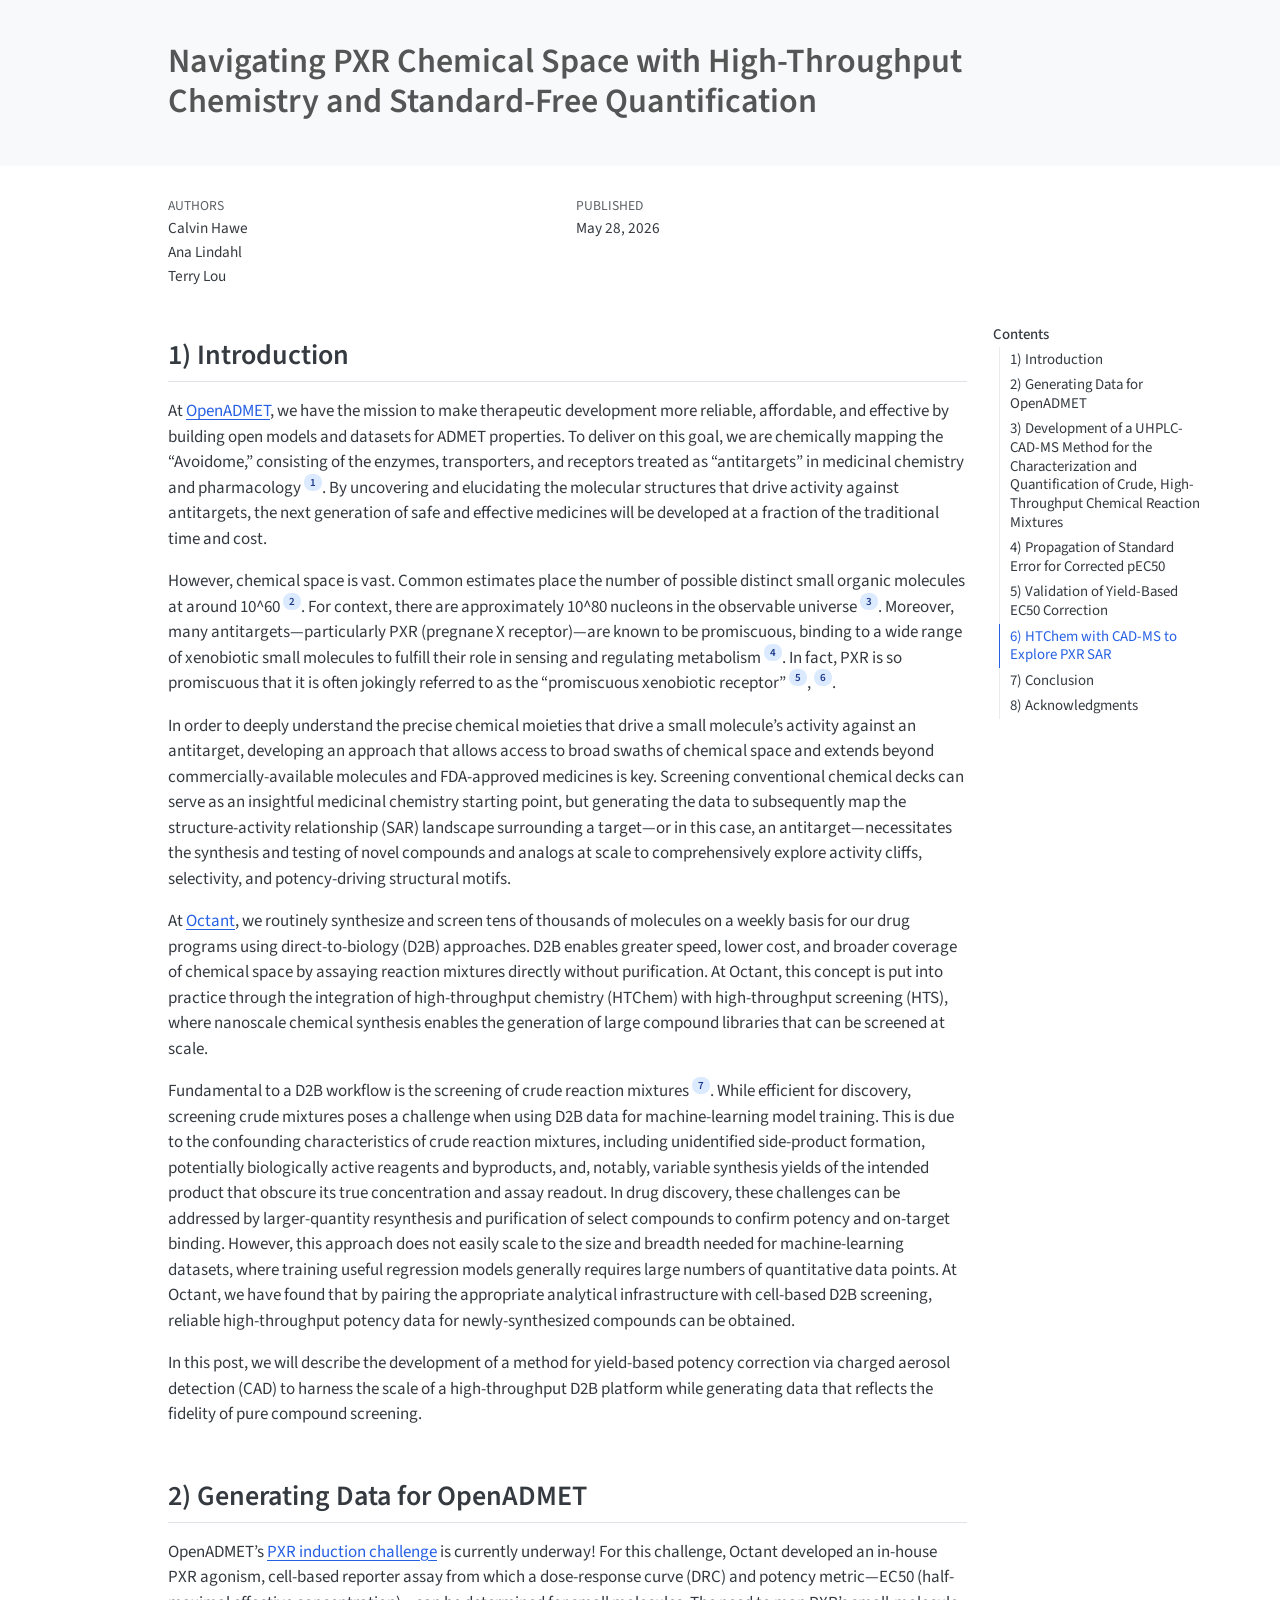
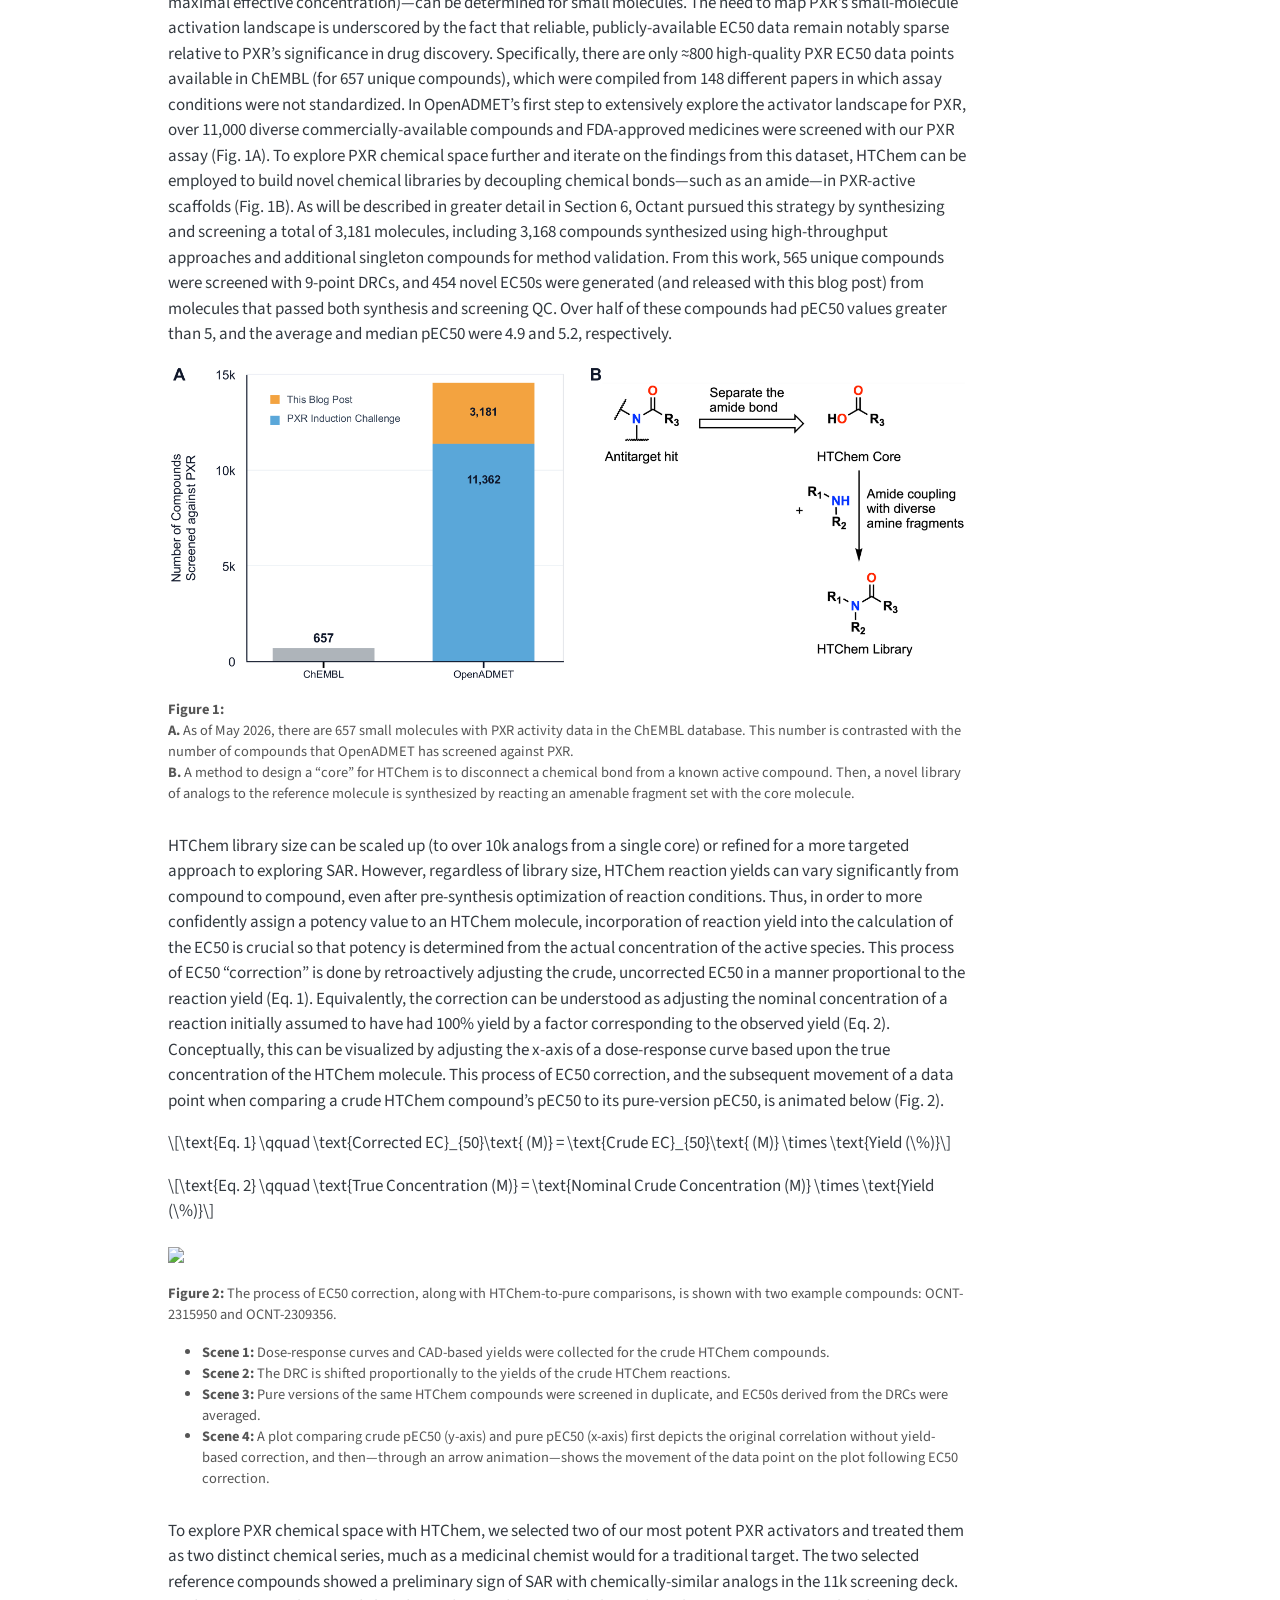
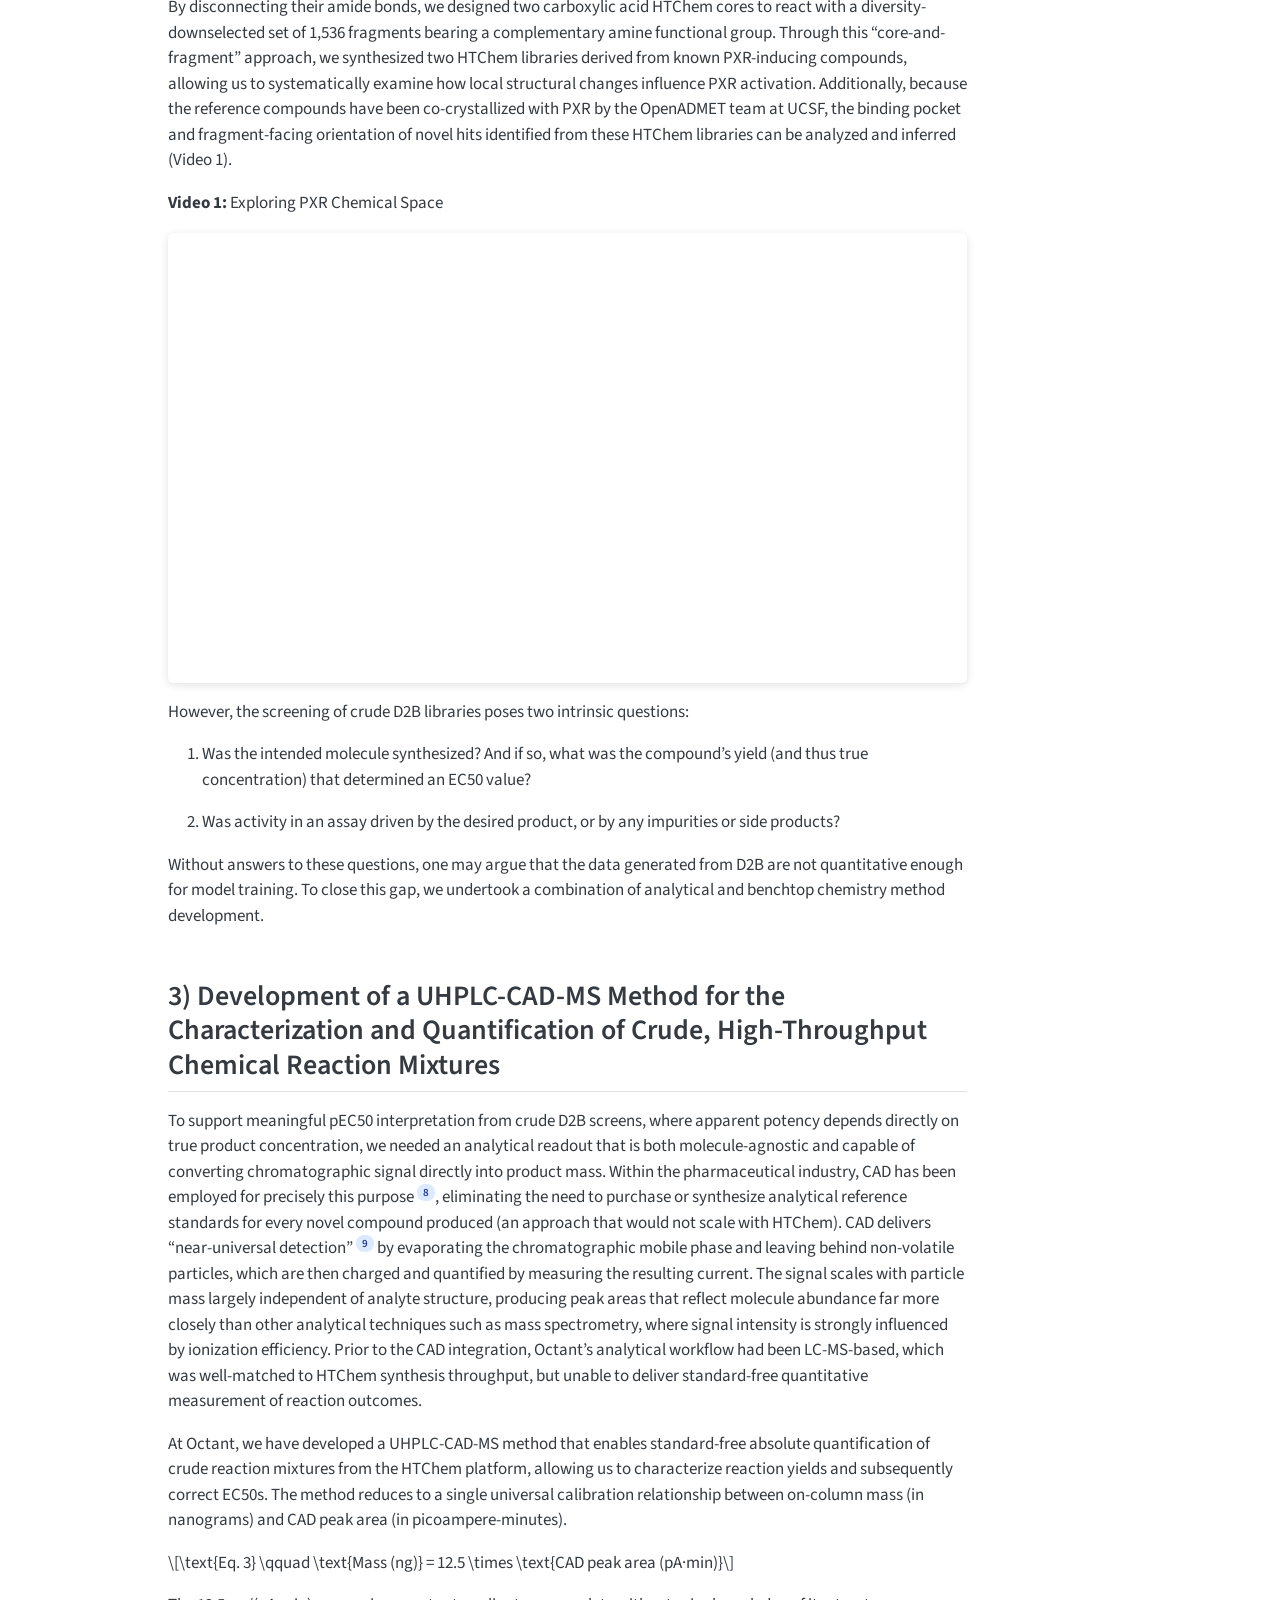
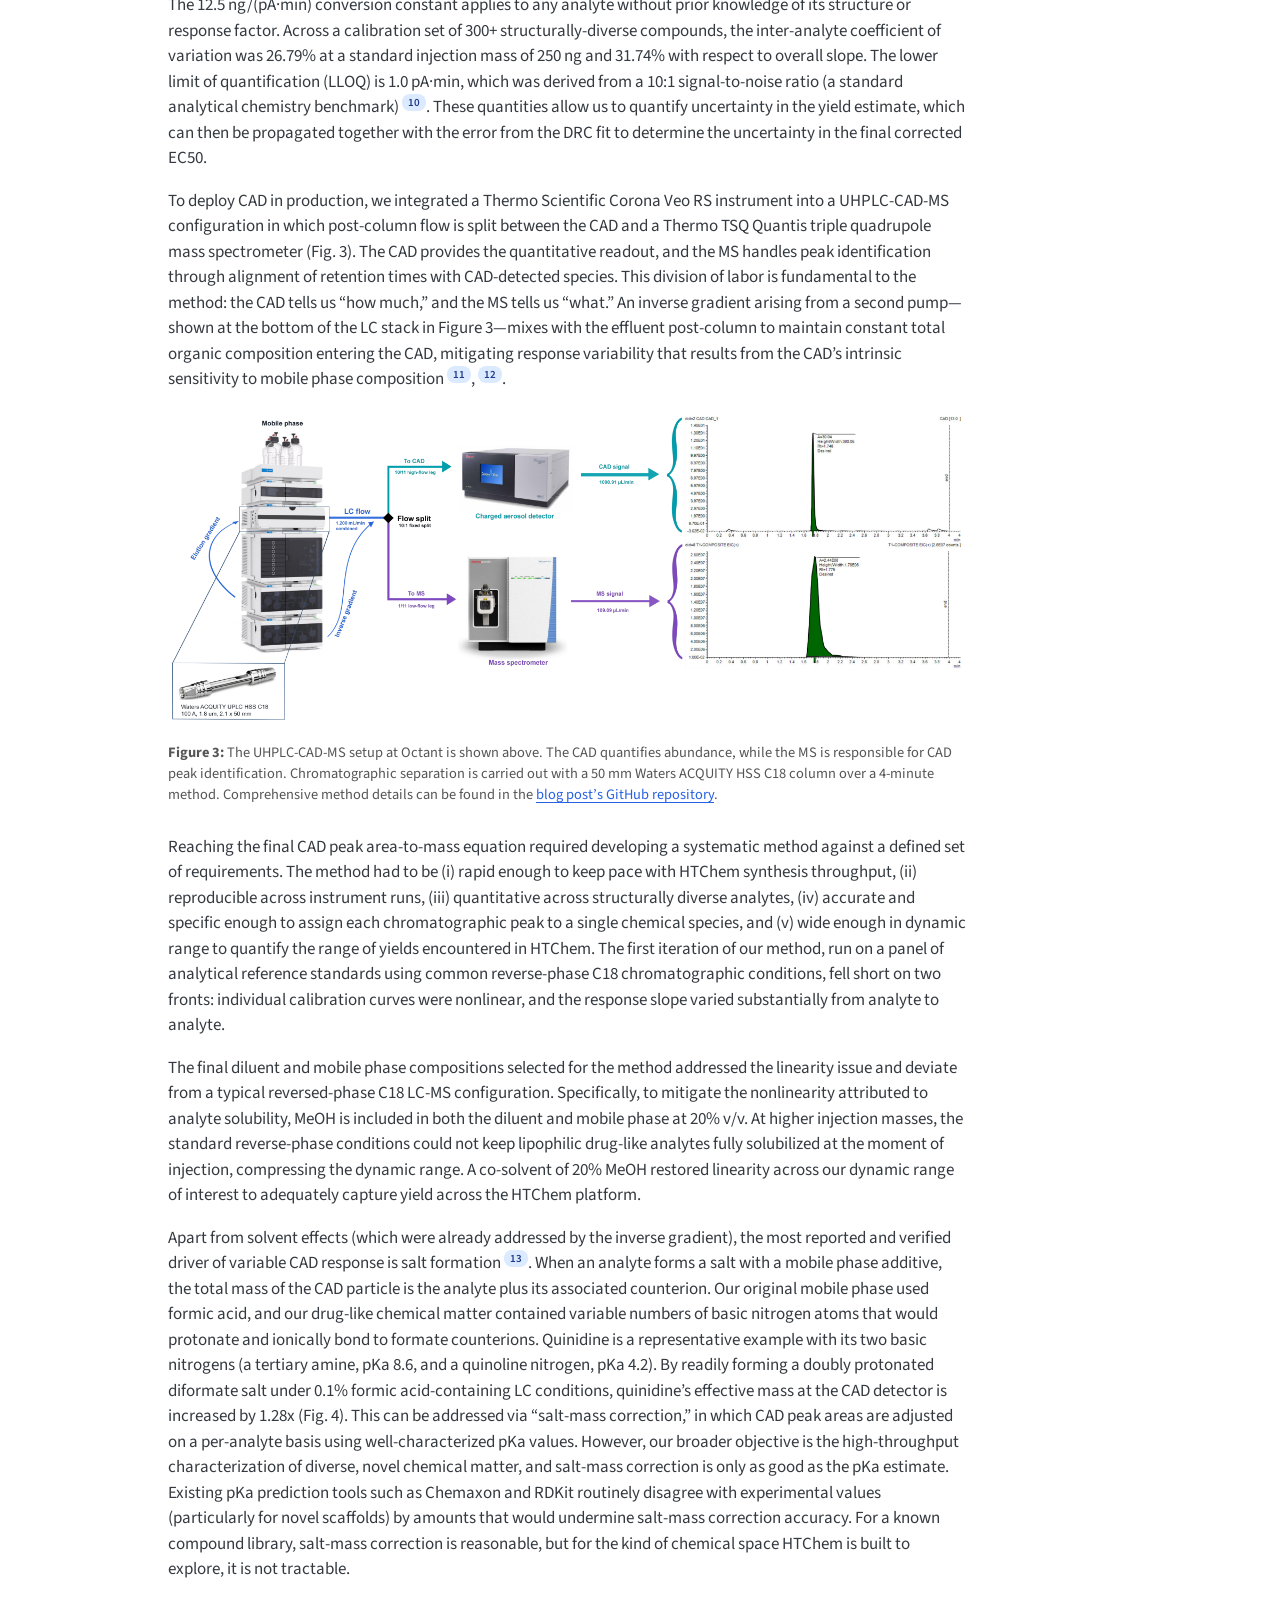
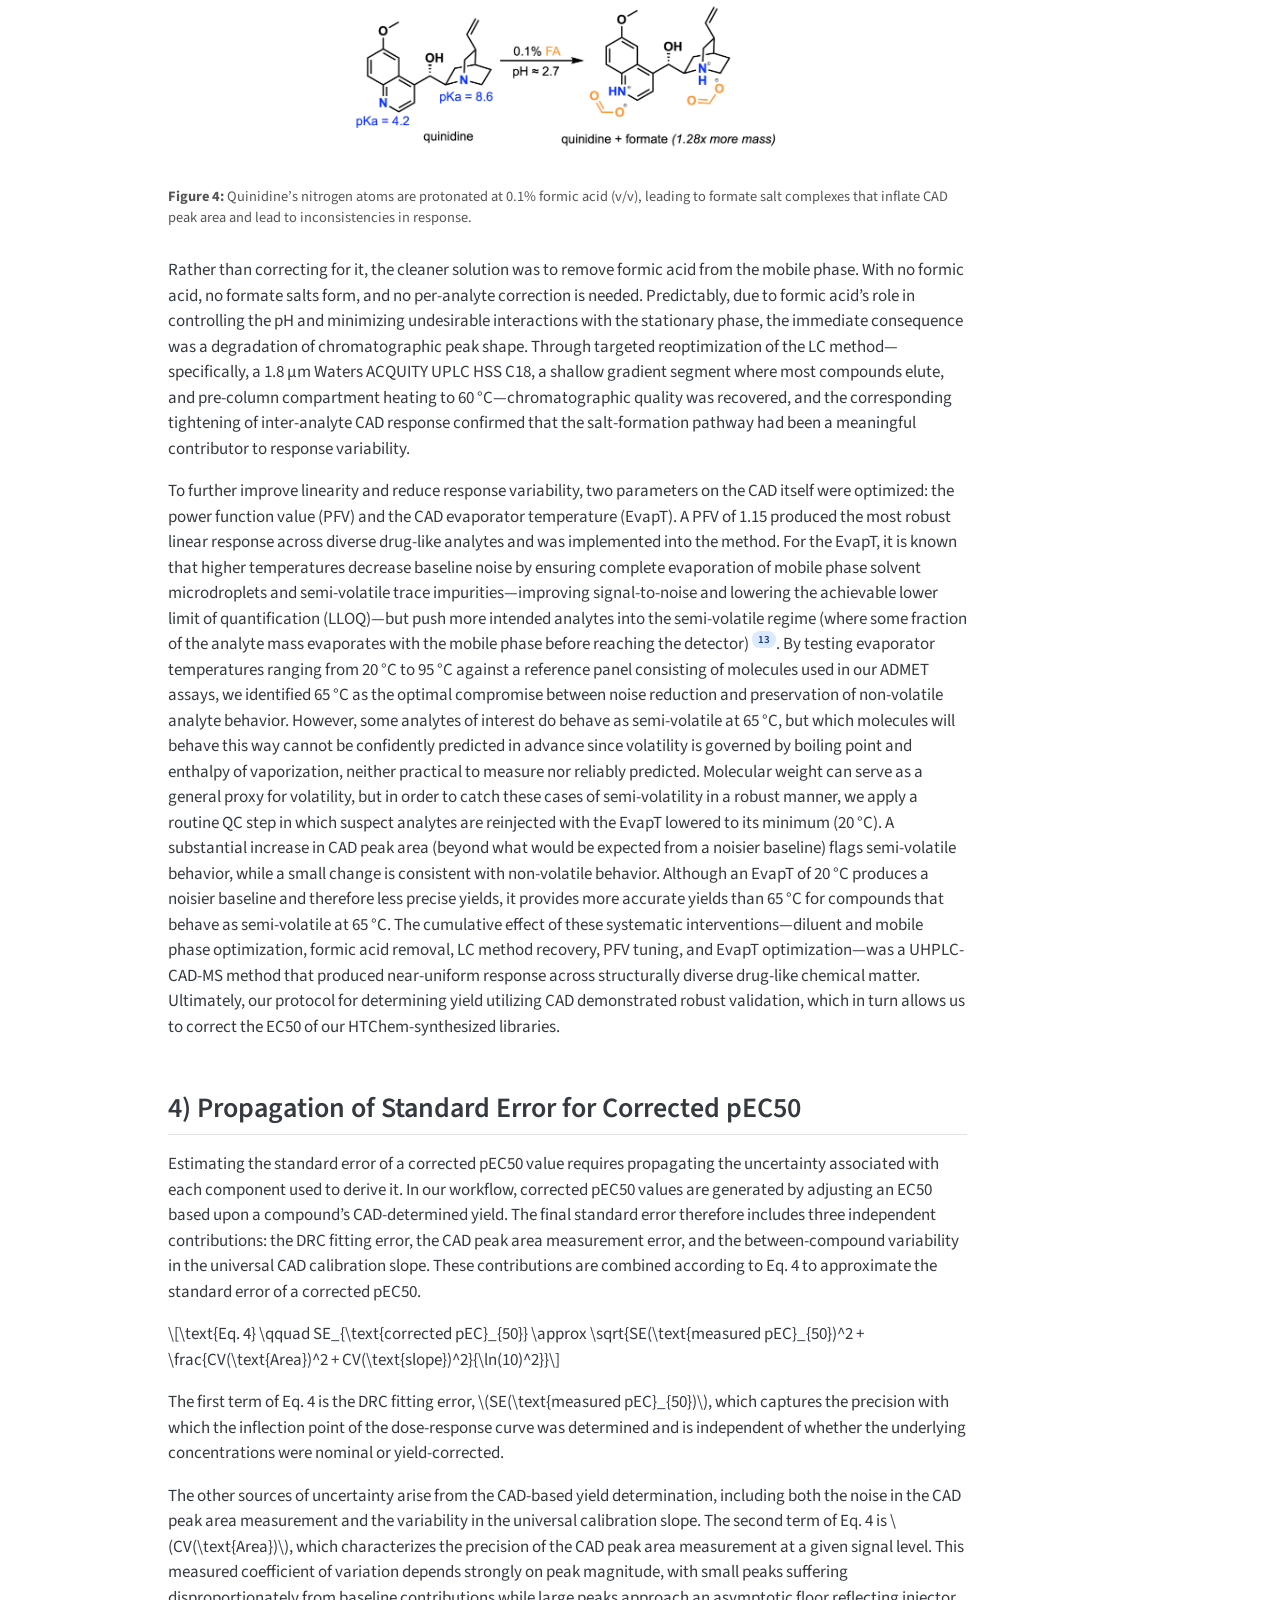
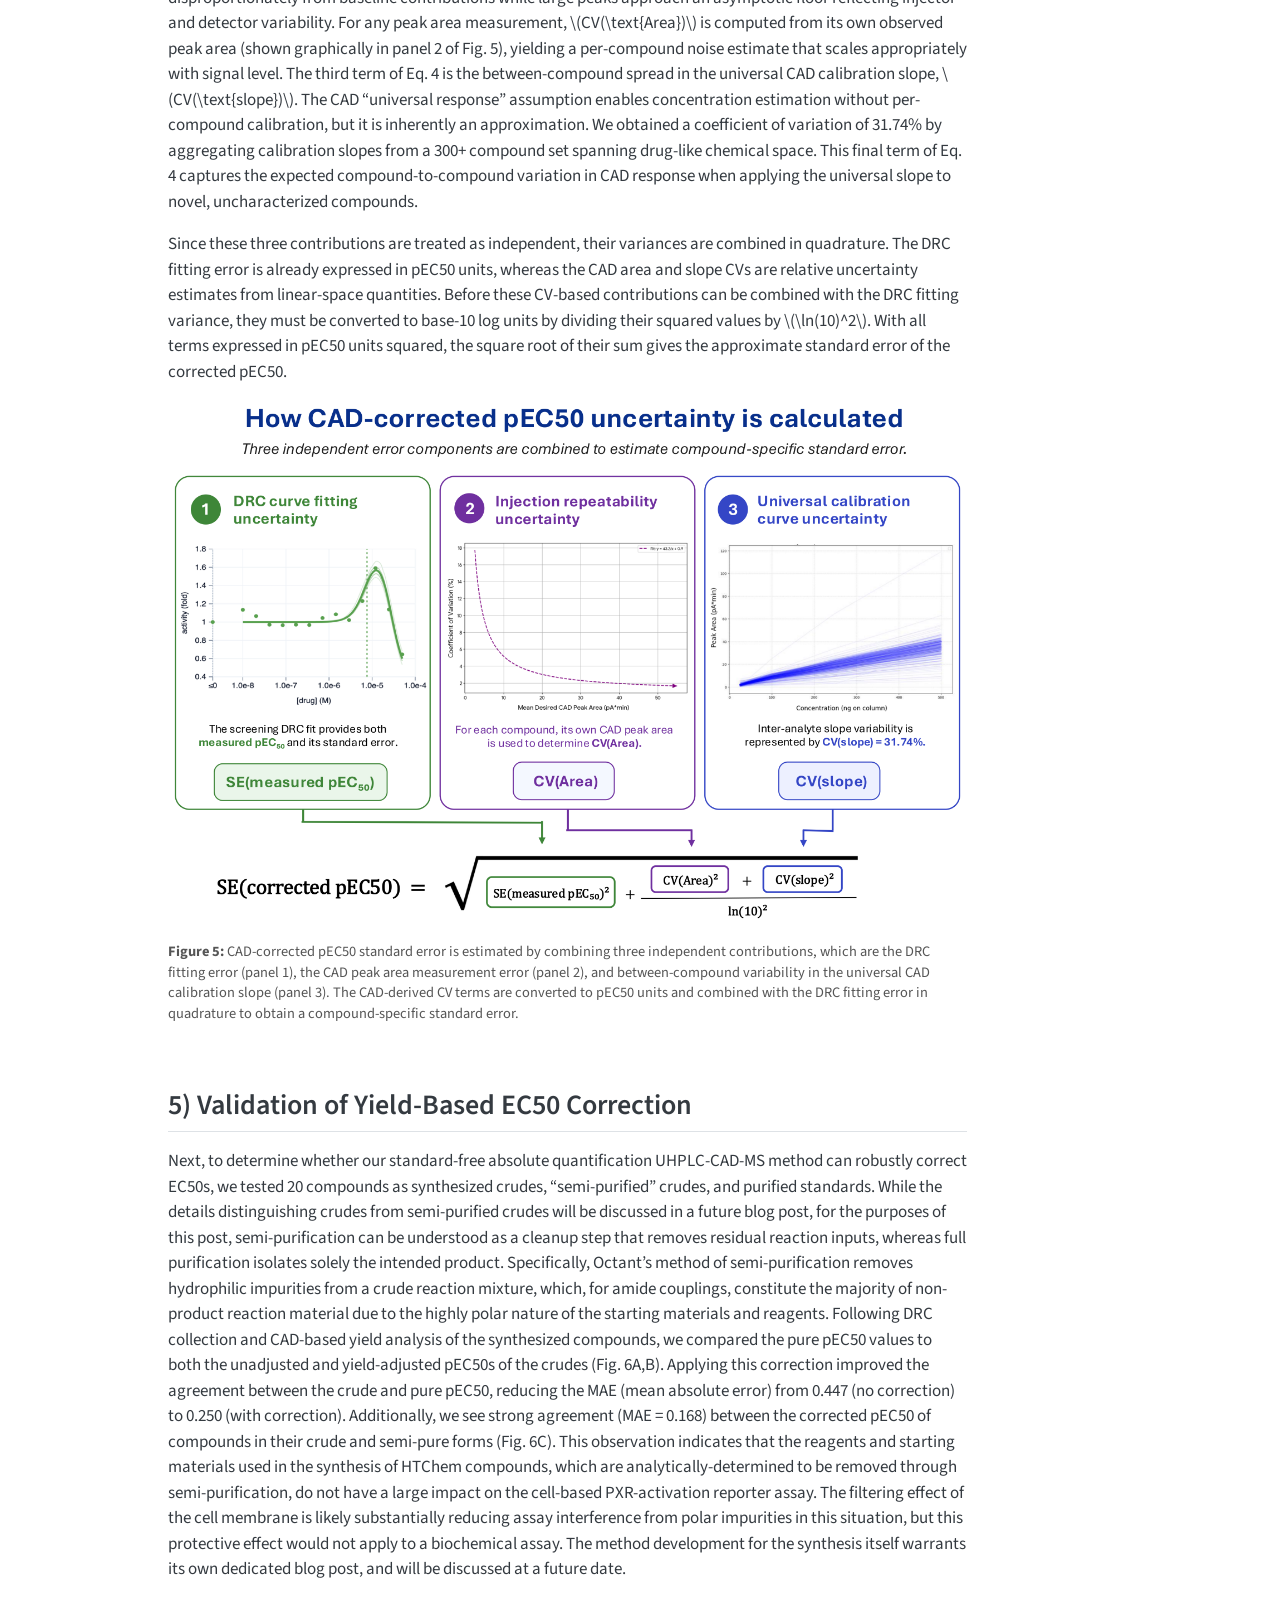
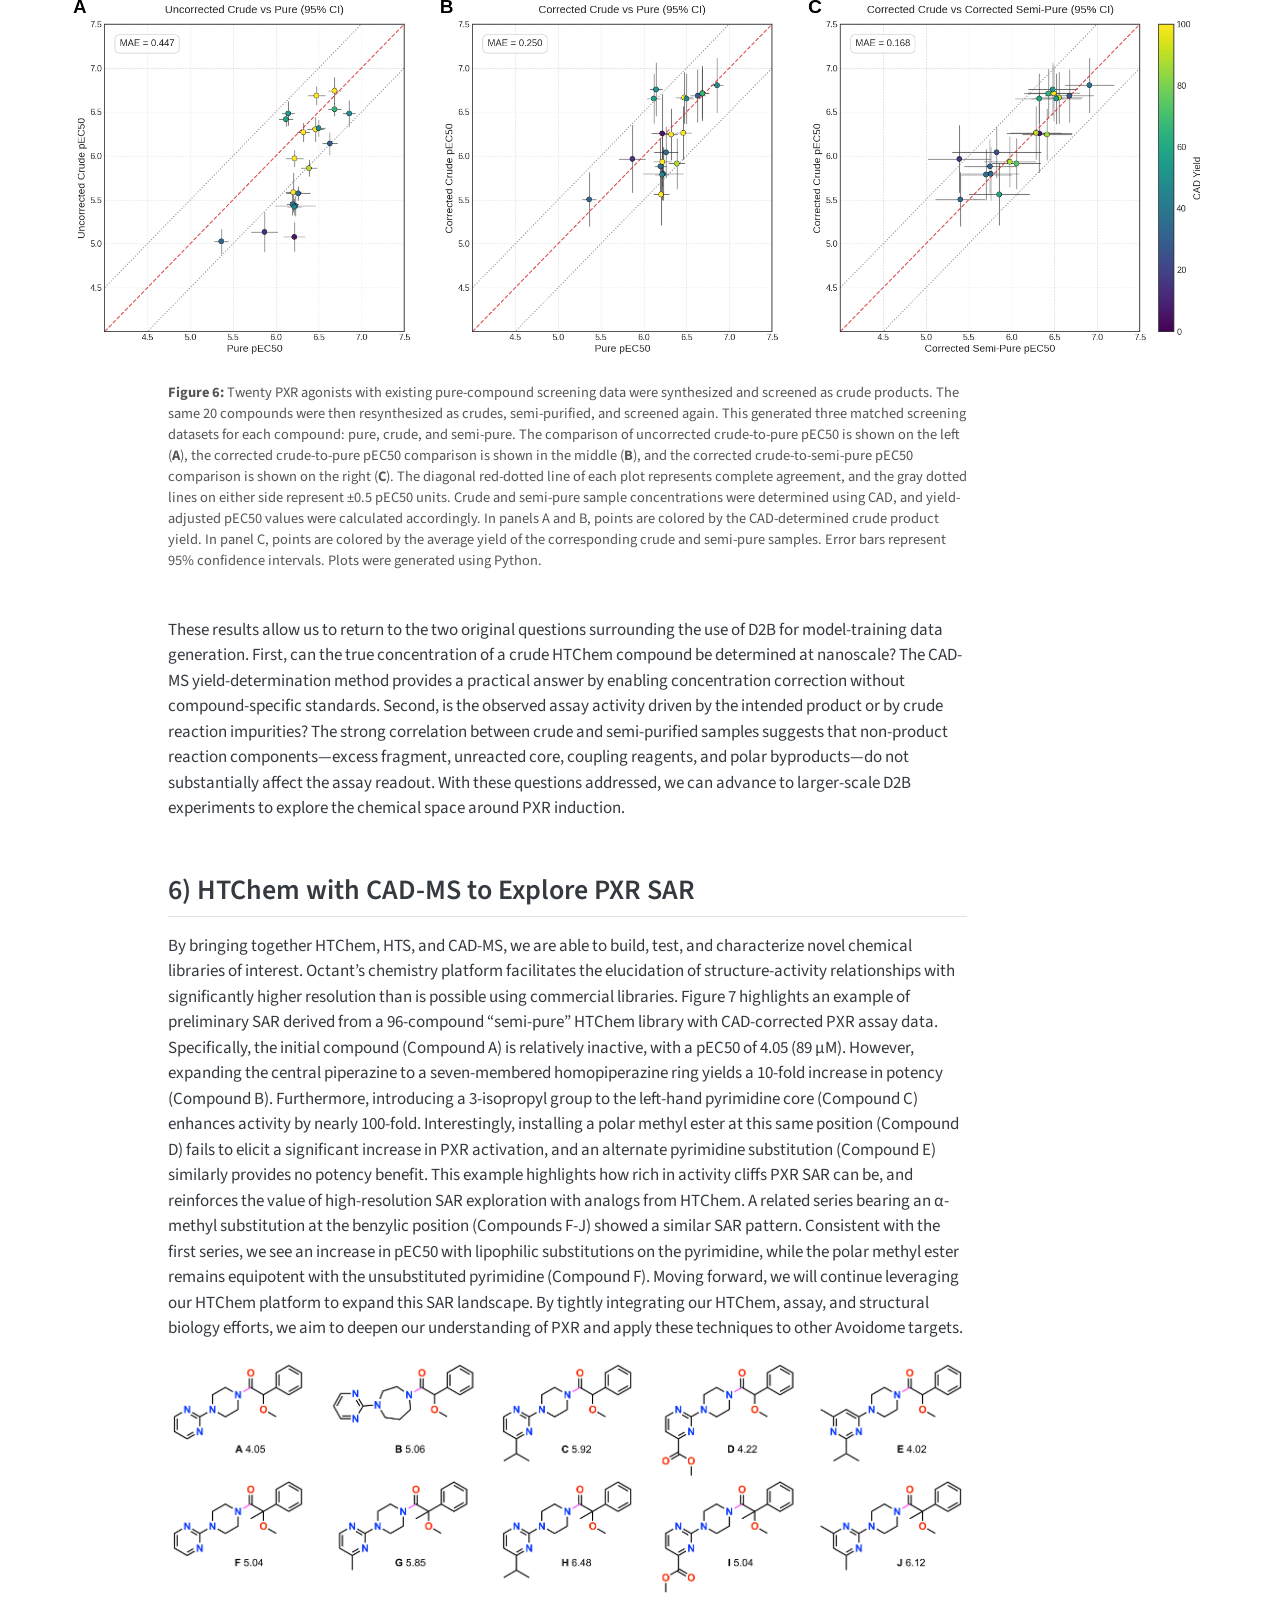
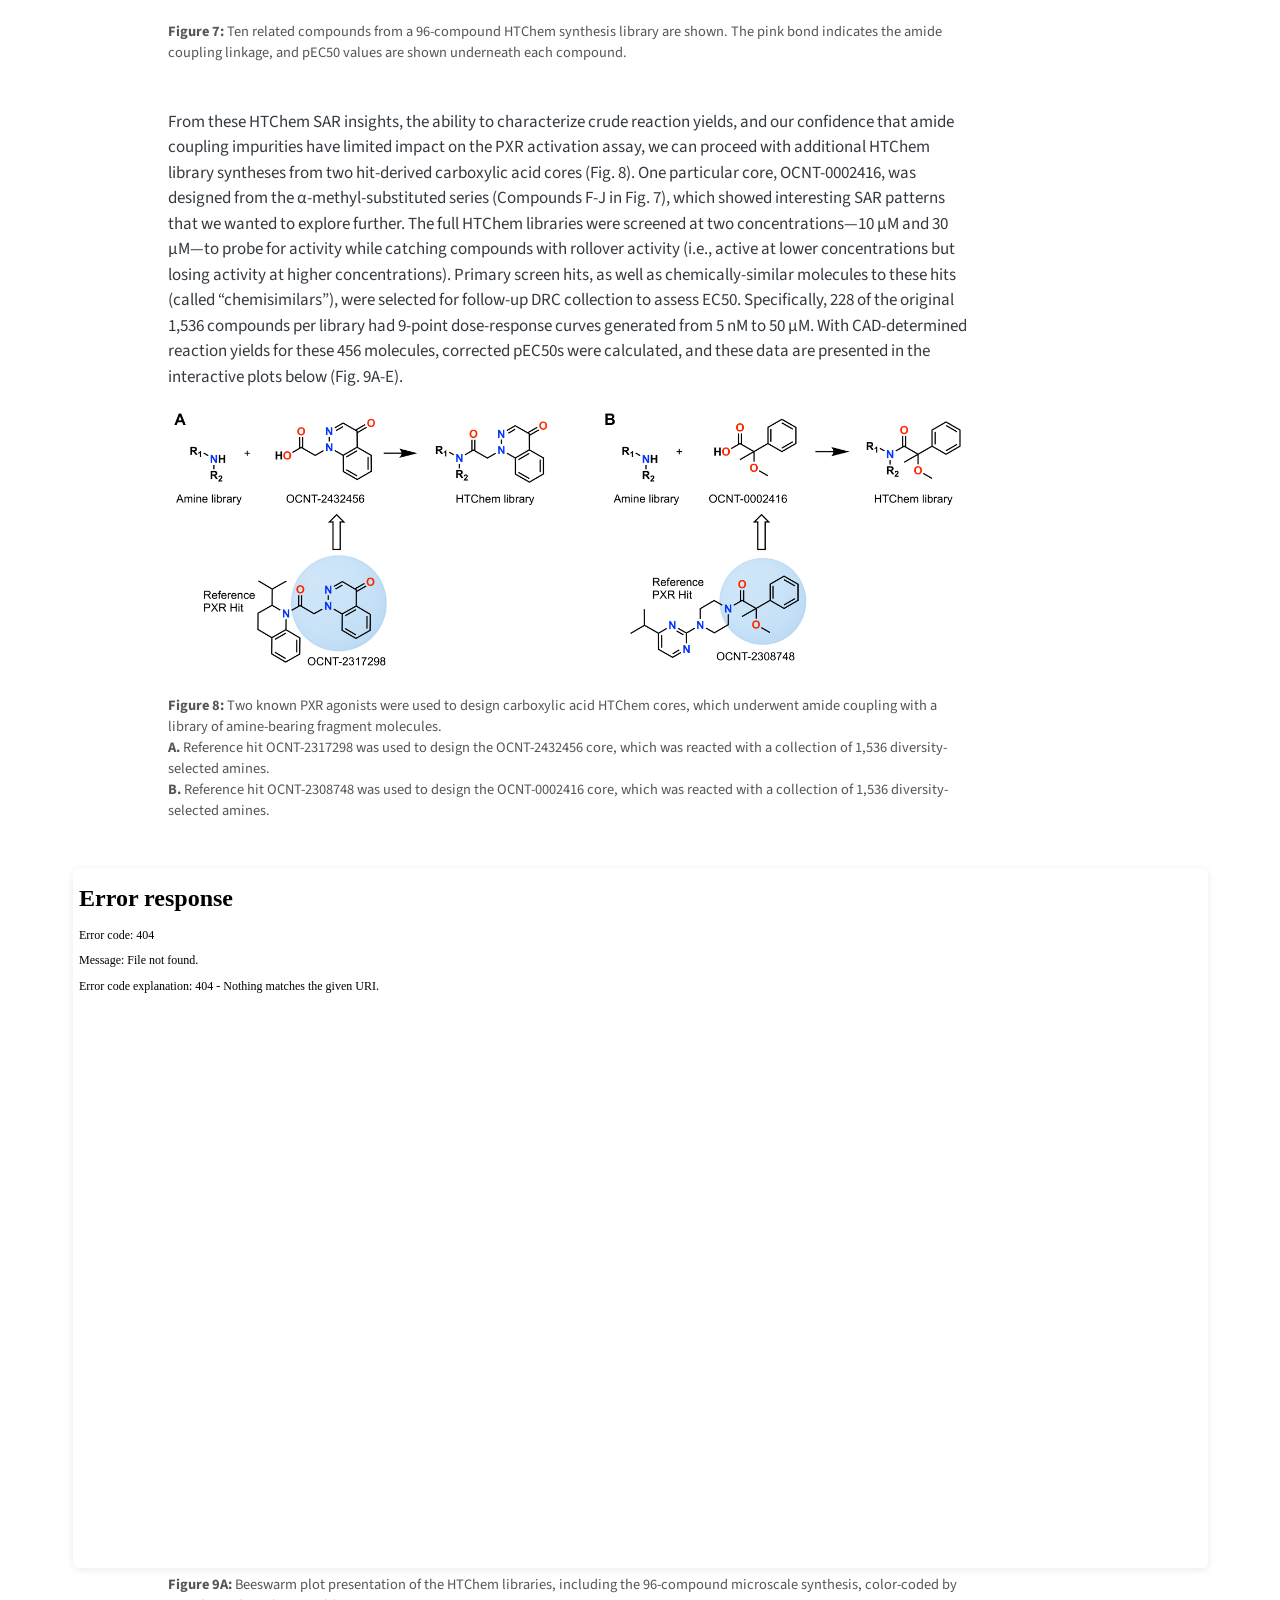
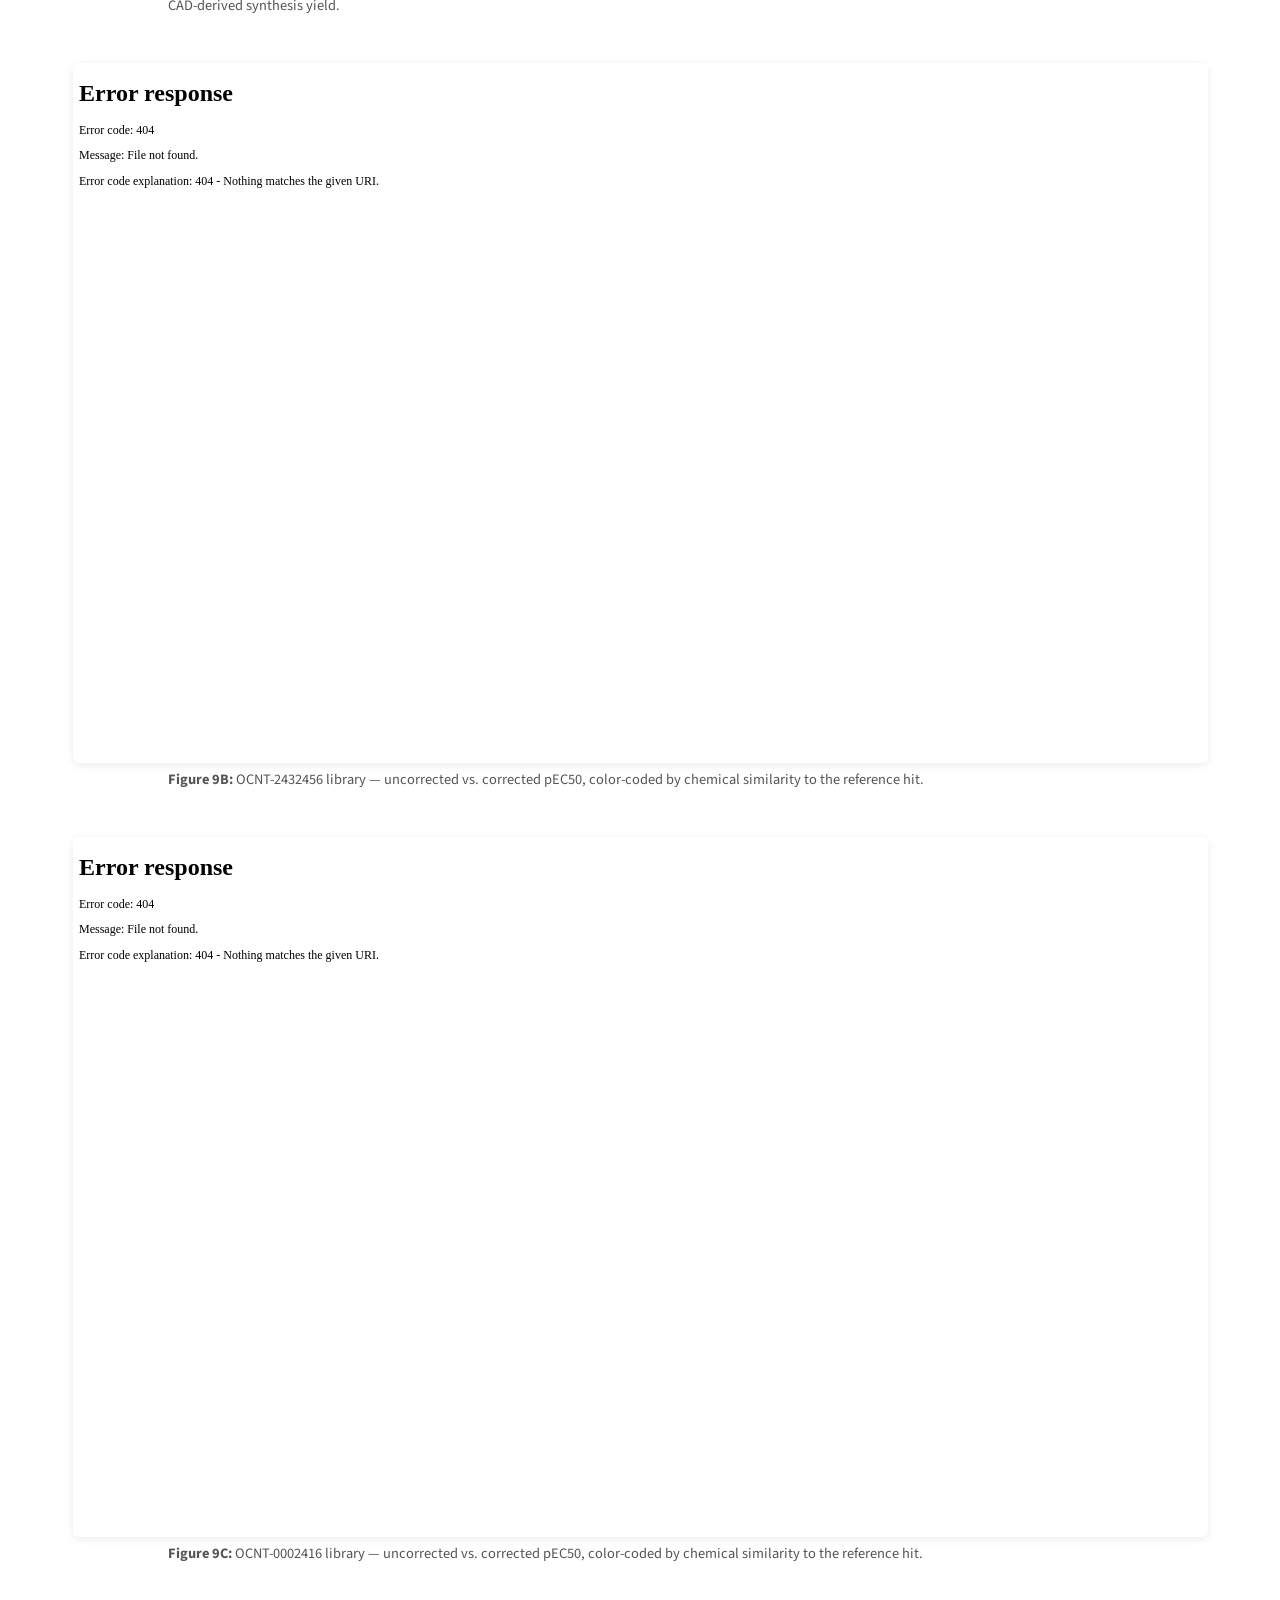
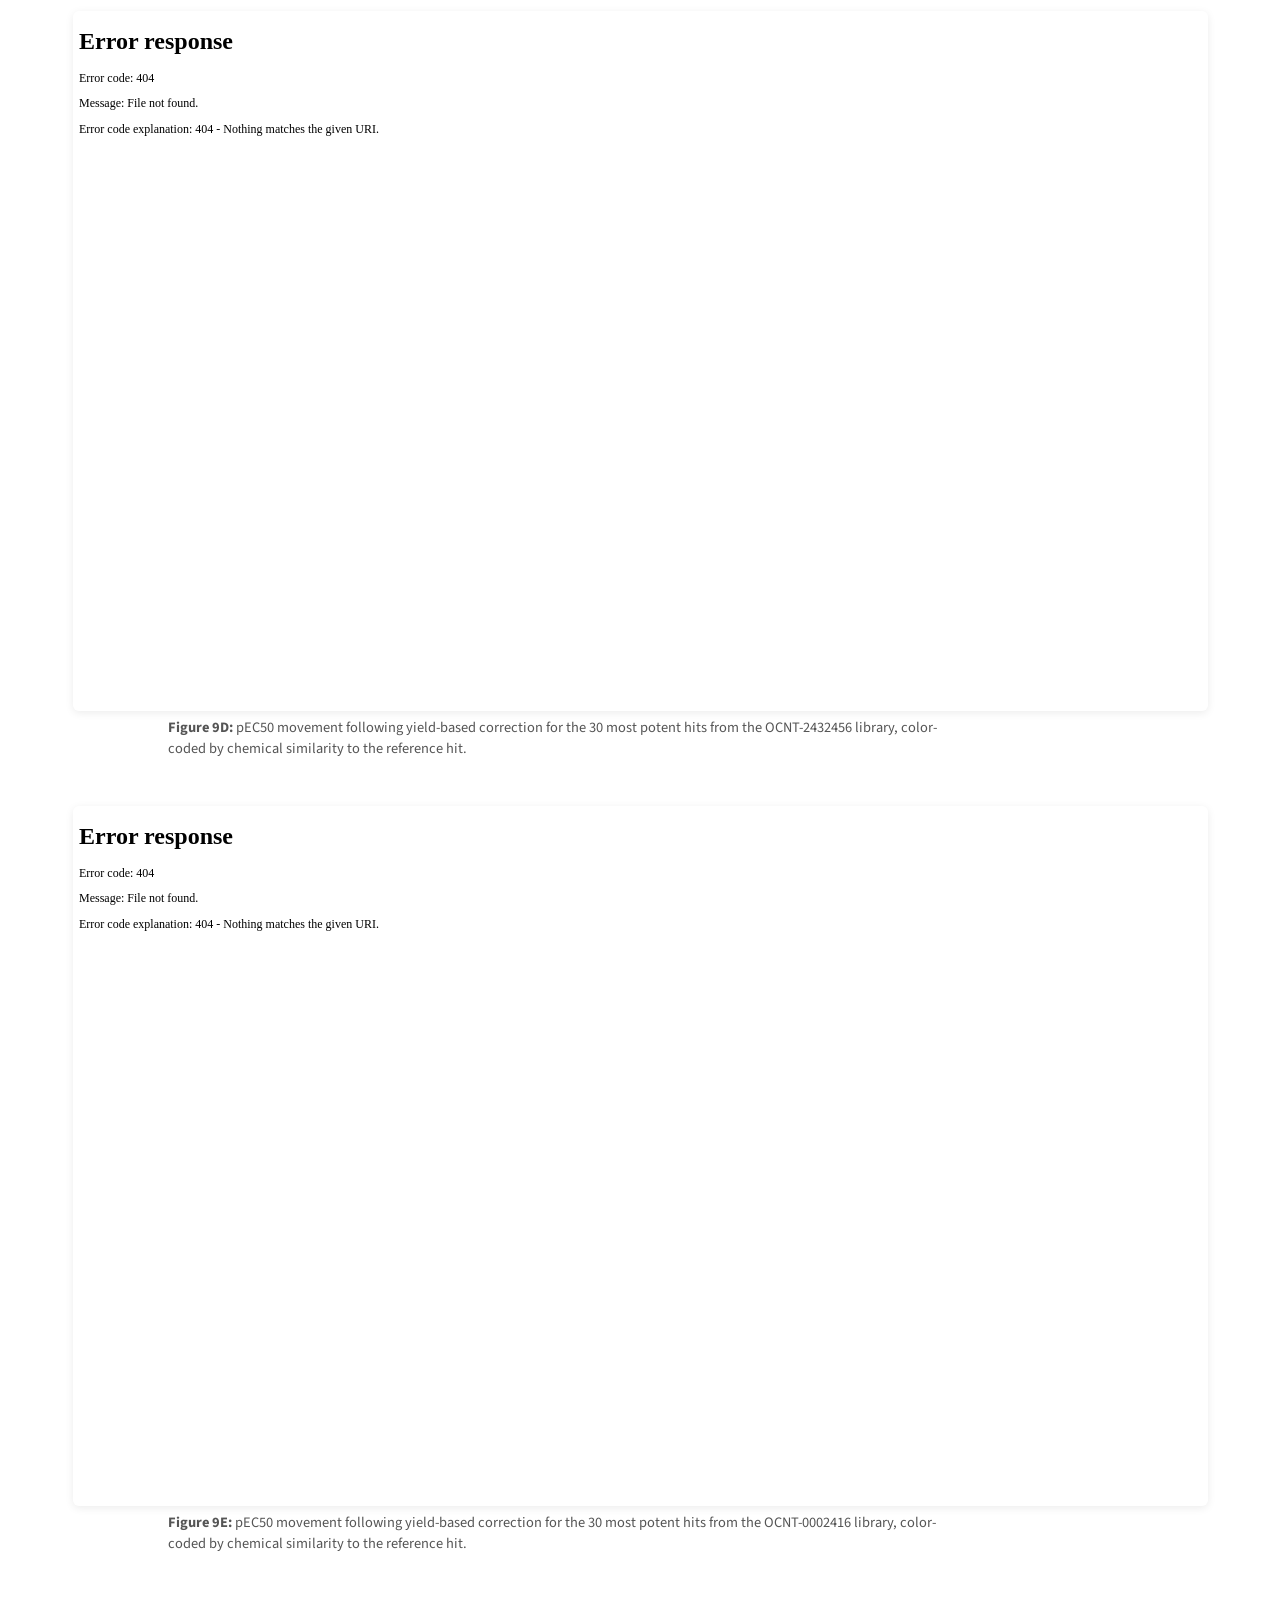
==== index.html @ 6215ea9b "deploy: fdec5b5607cc88d49b00f43f8a209d9e2f1b07af" ====
<!DOCTYPE html>
<html xmlns="http://www.w3.org/1999/xhtml" lang="en" xml:lang="en"><head>

<meta charset="utf-8">
<meta name="generator" content="quarto-1.9.38">

<meta name="viewport" content="width=device-width, initial-scale=1.0, user-scalable=yes">

<meta name="author" content="Calvin Hawe">
<meta name="author" content="Ana Lindahl">
<meta name="author" content="Terry Lou">
<meta name="dcterms.date" content="2026-05-28">

<title>Navigating PXR Chemical Space with High-Throughput Chemistry and Standard-Free Quantification – Navigating PXR Chemical Space with HTChem and Standard-Free Quantification</title>
<style>
/* Default styles provided by pandoc.
** See https://pandoc.org/MANUAL.html#variables-for-html for config info.
*/
code{white-space: pre-wrap;}
span.smallcaps{font-variant: small-caps;}
div.columns{display: flex; gap: min(4vw, 1.5em);}
div.column{flex: auto; overflow-x: auto;}
div.hanging-indent{margin-left: 1.5em; text-indent: -1.5em;}
ul.task-list{list-style: none;}
ul.task-list li input[type="checkbox"] {
  width: 0.8em;
  margin: 0 0.8em 0.2em -1em; /* quarto-specific, see https://github.com/quarto-dev/quarto-cli/issues/4556 */ 
  vertical-align: middle;
}
/* CSS for syntax highlighting */
html { -webkit-text-size-adjust: 100%; }
pre > code.sourceCode { white-space: pre; position: relative; }
pre > code.sourceCode > span { display: inline-block; line-height: 1.25; }
pre > code.sourceCode > span:empty { height: 1.2em; }
.sourceCode { overflow: visible; }
code.sourceCode > span { color: inherit; text-decoration: inherit; }
div.sourceCode { margin: 1em 0; }
pre.sourceCode { margin: 0; }
@media screen {
div.sourceCode { overflow: auto; }
}
@media print {
pre > code.sourceCode { white-space: pre-wrap; }
pre > code.sourceCode > span { text-indent: -5em; padding-left: 5em; }
}
pre.numberSource code
  { counter-reset: source-line 0; }
pre.numberSource code > span
  { position: relative; left: -4em; counter-increment: source-line; }
pre.numberSource code > span > a:first-child::before
  { content: counter(source-line);
    position: relative; left: -1em; text-align: right; vertical-align: baseline;
    border: none; display: inline-block;
    -webkit-touch-callout: none; -webkit-user-select: none;
    -khtml-user-select: none; -moz-user-select: none;
    -ms-user-select: none; user-select: none;
    padding: 0 4px; width: 4em;
  }
pre.numberSource { margin-left: 3em;  padding-left: 4px; }
div.sourceCode
  {   }
@media screen {
pre > code.sourceCode > span > a:first-child::before { text-decoration: underline; }
}
</style>


<script src="site_libs/quarto-nav/quarto-nav.js"></script>
<script src="site_libs/clipboard/clipboard.min.js"></script>
<script src="site_libs/quarto-search/autocomplete.umd.js"></script>
<script src="site_libs/quarto-search/fuse.min.js"></script>
<script src="site_libs/quarto-search/quarto-search.js"></script>
<meta name="quarto:offset" content="./">
<script src="site_libs/quarto-html/quarto.js" type="module"></script>
<script src="site_libs/quarto-html/tabsets/tabsets.js" type="module"></script>
<script src="site_libs/quarto-html/popper.min.js"></script>
<script src="site_libs/quarto-html/tippy.umd.min.js"></script>
<script src="site_libs/quarto-html/anchor.min.js"></script>
<link href="site_libs/quarto-html/tippy.css" rel="stylesheet">
<link href="site_libs/quarto-html/quarto-syntax-highlighting-15634bcf2e68342d4ad2dfa704d543f6.css" rel="stylesheet" id="quarto-text-highlighting-styles">
<script src="site_libs/bootstrap/bootstrap.min.js"></script>
<link href="site_libs/bootstrap/bootstrap-icons.css" rel="stylesheet">
<link href="site_libs/bootstrap/bootstrap-2958852ac996161049e8693a9693f93e.min.css" rel="stylesheet" append-hash="true" id="quarto-bootstrap" data-mode="light">
<script src="site_libs/quarto-contrib/glightbox/glightbox.min.js"></script>
<link href="site_libs/quarto-contrib/glightbox/glightbox.min.css" rel="stylesheet">
<link href="site_libs/quarto-contrib/glightbox/lightbox.css" rel="stylesheet">
<script id="quarto-search-options" type="application/json">{
  "location": "sidebar",
  "copy-button": false,
  "collapse-after": 3,
  "panel-placement": "start",
  "type": "textbox",
  "limit": 50,
  "keyboard-shortcut": [
    "f",
    "/",
    "s"
  ],
  "show-item-context": false,
  "language": {
    "search-no-results-text": "No results",
    "search-matching-documents-text": "matching documents",
    "search-copy-link-title": "Copy link to search",
    "search-hide-matches-text": "Hide additional matches",
    "search-more-match-text": "more match in this document",
    "search-more-matches-text": "more matches in this document",
    "search-clear-button-title": "Clear",
    "search-text-placeholder": "",
    "search-detached-cancel-button-title": "Cancel",
    "search-submit-button-title": "Submit",
    "search-label": "Search"
  }
}</script>

  <script src="https://cdnjs.cloudflare.com/polyfill/v3/polyfill.min.js?features=es6"></script>
  <script defer="" src="https://cdn.jsdelivr.net/npm/mathjax@3/es5/tex-chtml-full.js" type="text/javascript"></script>

<script type="text/javascript">
const typesetMath = (el) => {
  if (window.MathJax) {
    // MathJax Typeset
    window.MathJax.typeset([el]);
  } else if (window.katex) {
    // KaTeX Render
    var mathElements = el.getElementsByClassName("math");
    var macros = [];
    for (var i = 0; i < mathElements.length; i++) {
      var texText = mathElements[i].firstChild;
      if (mathElements[i].tagName == "SPAN" && texText && texText.data) {
        window.katex.render(texText.data, mathElements[i], {
          displayMode: mathElements[i].classList.contains('display'),
          throwOnError: false,
          macros: macros,
          fleqn: false
        });
      }
    }
  }
}
window.Quarto = {
  typesetMath
};
</script>

</head>

<body class="quarto-light">

<div id="quarto-search-results"></div>
<!-- content -->
<header id="title-block-header" class="quarto-title-block default page-columns page-full">
  <div class="quarto-title-banner page-columns page-full">
    <div class="quarto-title column-body">
      <h1 class="title">Navigating PXR Chemical Space with High-Throughput Chemistry and Standard-Free Quantification</h1>
                      </div>
  </div>
    
  
  <div class="quarto-title-meta">

      <div>
      <div class="quarto-title-meta-heading">Authors</div>
      <div class="quarto-title-meta-contents">
               <p>Calvin Hawe </p>
               <p>Ana Lindahl </p>
               <p>Terry Lou </p>
            </div>
    </div>
      
      <div>
      <div class="quarto-title-meta-heading">Published</div>
      <div class="quarto-title-meta-contents">
        <p class="date">May 28, 2026</p>
      </div>
    </div>
    
      
    </div>
    
  
  </header><div id="quarto-content" class="quarto-container page-columns page-rows-contents page-layout-article">
<!-- sidebar -->
<!-- margin-sidebar -->
    <div id="quarto-margin-sidebar" class="sidebar margin-sidebar">
        <nav id="TOC" role="doc-toc" class="toc-active">
    <h2 id="toc-title">Contents</h2>
   
  <ul>
  <li><a href="#introduction" id="toc-introduction" class="nav-link active" data-scroll-target="#introduction">1) Introduction</a></li>
  <li><a href="#generating-data-for-openadmet" id="toc-generating-data-for-openadmet" class="nav-link" data-scroll-target="#generating-data-for-openadmet">2) Generating Data for OpenADMET</a></li>
  <li><a href="#development-of-a-uhplc-cad-ms-method-for-the-characterization-and-quantification-of-crude-high-throughput-chemical-reaction-mixtures" id="toc-development-of-a-uhplc-cad-ms-method-for-the-characterization-and-quantification-of-crude-high-throughput-chemical-reaction-mixtures" class="nav-link" data-scroll-target="#development-of-a-uhplc-cad-ms-method-for-the-characterization-and-quantification-of-crude-high-throughput-chemical-reaction-mixtures">3) Development of a UHPLC-CAD-MS Method for the Characterization and Quantification of Crude, High-Throughput Chemical Reaction Mixtures</a></li>
  <li><a href="#propagation-of-standard-error-for-corrected-pec50" id="toc-propagation-of-standard-error-for-corrected-pec50" class="nav-link" data-scroll-target="#propagation-of-standard-error-for-corrected-pec50">4) Propagation of Standard Error for Corrected pEC50</a></li>
  <li><a href="#validation-of-yield-based-ec50-correction" id="toc-validation-of-yield-based-ec50-correction" class="nav-link" data-scroll-target="#validation-of-yield-based-ec50-correction">5) Validation of Yield-Based EC50 Correction</a></li>
  <li><a href="#htchem-with-cad-ms-to-explore-pxr-sar" id="toc-htchem-with-cad-ms-to-explore-pxr-sar" class="nav-link" data-scroll-target="#htchem-with-cad-ms-to-explore-pxr-sar">6) HTChem with CAD-MS to Explore PXR SAR</a></li>
  <li><a href="#conclusion" id="toc-conclusion" class="nav-link" data-scroll-target="#conclusion">7) Conclusion</a></li>
  <li><a href="#acknowledgments" id="toc-acknowledgments" class="nav-link" data-scroll-target="#acknowledgments">8) Acknowledgments</a></li>
  </ul>
</nav>
    </div>
<!-- main -->
<main class="content quarto-banner-title-block page-columns page-full" id="quarto-document-content">
<div class="progress-header">
  <a href="https://openadmet.ghost.io/"><img src="figures/assets/openadmet-logo.png" alt="OpenADMET" class="progress-header-logo"></a>
  <span class="progress-header-title">Navigating PXR Chemical Space</span>
  <div class="reading-progress-track"><div class="reading-progress-fill"></div></div>
</div>





<section id="introduction" class="level2">
<h2 class="anchored" data-anchor-id="introduction">1) Introduction</h2>
<p>At <a href="https://openadmet.org/" target="_blank">OpenADMET</a>, we have the mission to make therapeutic development more reliable, affordable, and effective by building open models and datasets for ADMET properties. To deliver on this goal, we are chemically mapping the “Avoidome,” consisting of the enzymes, transporters, and receptors treated as “antitargets” in medicinal chemistry and pharmacology <a href="https://doi.org/10.1016/j.cell.2024.01.003" class="cite-tip" data-tooltip="Fraser, J. S.; Murcko, M. A. (2024). Structure is beauty, but not always truth. Cell." target="_blank">1</a>. By uncovering and elucidating the molecular structures that drive activity against antitargets, the next generation of safe and effective medicines will be developed at a fraction of the traditional time and cost.</p>
<p>However, chemical space is vast. Common estimates place the number of possible distinct small organic molecules at around 10^60 <a href="https://doi.org/10.1038/432823a" class="cite-tip" data-tooltip="Kirkpatrick, P.; Ellis, C. (2004). Chemical space. Nature." target="_blank">2</a>. For context, there are approximately 10^80 nucleons in the observable universe <a href="https://www.aanda.org/articles/aa/full_html/2020/09/aa33910-18/aa33910-18.html" class="cite-tip" data-tooltip="Planck Collaboration; Aghanim, N. et al. (2020). Planck 2018 results. VI. Cosmological parameters. Astronomy &amp; Astrophysics." target="_blank">3</a>. Moreover, many antitargets—particularly PXR (pregnane X receptor)—are known to be promiscuous, binding to a wide range of xenobiotic small molecules to fulfill their role in sensing and regulating metabolism <a href="https://doi.org/10.1126/science.1060762" class="cite-tip" data-tooltip="Watkins, R. E.; Wisely, G. B.; Moore, L. B. et al. (2001). The Human Nuclear Xenobiotic Receptor PXR: Structural Determinants of Directed Promiscuity. Science." target="_blank">4</a>. In fact, PXR is so promiscuous that it is often jokingly referred to as the “promiscuous xenobiotic receptor” <a href="https://doi.org/10.1016/S0165-6147(00)01847-2" class="cite-tip" data-tooltip="Gillam, E. M. J. (2001). The PXR ligand-binding domain: how to be picky and promiscuous at the same time. Trends in Pharmacological Sciences." target="_blank">5</a>, <a href="https://doi.org/10.1210/mend.14.1.0409" class="cite-tip" data-tooltip="Jones, S. A.; Moore, L. B.; Shenk, J. L. et al. (2000). The Pregnane X Receptor: A Promiscuous Xenobiotic Receptor That Has Diverged during Evolution. Molecular Endocrinology." target="_blank">6</a>.</p>
<p>In order to deeply understand the precise chemical moieties that drive a small molecule’s activity against an antitarget, developing an approach that allows access to broad swaths of chemical space and extends beyond commercially-available molecules and FDA-approved medicines is key. Screening conventional chemical decks can serve as an insightful medicinal chemistry starting point, but generating the data to subsequently map the structure-activity relationship (SAR) landscape surrounding a target—or in this case, an antitarget—necessitates the synthesis and testing of novel compounds and analogs at scale to comprehensively explore activity cliffs, selectivity, and potency-driving structural motifs.</p>
<p>At <a href="https://www.octant.bio/" target="_blank">Octant</a>, we routinely synthesize and screen tens of thousands of molecules on a weekly basis for our drug programs using direct-to-biology (D2B) approaches. D2B enables greater speed, lower cost, and broader coverage of chemical space by assaying reaction mixtures directly without purification. At Octant, this concept is put into practice through the integration of high-throughput chemistry (HTChem) with high-throughput screening (HTS), where nanoscale chemical synthesis enables the generation of large compound libraries that can be screened at scale.</p>
<p>Fundamental to a D2B workflow is the screening of crude reaction mixtures <a href="https://doi.org/10.1039/D1SC03551G" class="cite-tip" data-tooltip="Thomas, R. P.; Heap, R. E.; Zappacosta, F. et al. (2021). A direct-to-biology high-throughput chemistry approach to reactive fragment screening. Chemical Science." target="_blank">7</a>. While efficient for discovery, screening crude mixtures poses a challenge when using D2B data for machine-learning model training. This is due to the confounding characteristics of crude reaction mixtures, including unidentified side-product formation, potentially biologically active reagents and byproducts, and, notably, variable synthesis yields of the intended product that obscure its true concentration and assay readout. In drug discovery, these challenges can be addressed by larger-quantity resynthesis and purification of select compounds to confirm potency and on-target binding. However, this approach does not easily scale to the size and breadth needed for machine-learning datasets, where training useful regression models generally requires large numbers of quantitative data points. At Octant, we have found that by pairing the appropriate analytical infrastructure with cell-based D2B screening, reliable high-throughput potency data for newly-synthesized compounds can be obtained.</p>
<p>In this post, we will describe the development of a method for yield-based potency correction via charged aerosol detection (CAD) to harness the scale of a high-throughput D2B platform while generating data that reflects the fidelity of pure compound screening.</p>
</section>
<section id="generating-data-for-openadmet" class="level2">
<h2 class="anchored" data-anchor-id="generating-data-for-openadmet">2) Generating Data for OpenADMET</h2>
<p>OpenADMET’s <a href="https://openadmet.ghost.io/predicting-pxr-induction-we-have-liftoff/" target="_blank">PXR induction challenge</a> is currently underway! For this challenge, Octant developed an in-house PXR agonism, cell-based reporter assay from which a dose-response curve (DRC) and potency metric—EC50 (half-maximal effective concentration)—can be determined for small molecules. The need to map PXR’s small-molecule activation landscape is underscored by the fact that reliable, publicly-available EC50 data remain notably sparse relative to PXR’s significance in drug discovery. Specifically, there are only ≈800 high-quality PXR EC50 data points available in ChEMBL (for 657 unique compounds), which were compiled from 148 different papers in which assay conditions were not standardized. In OpenADMET’s first step to extensively explore the activator landscape for PXR, over 11,000 diverse commercially-available compounds and FDA-approved medicines were screened with our PXR assay (Fig. 1A). To explore PXR chemical space further and iterate on the findings from this dataset, HTChem can be employed to build novel chemical libraries by decoupling chemical bonds—such as an amide—in PXR-active scaffolds (Fig. 1B). As will be described in greater detail in Section 6, Octant pursued this strategy by synthesizing and screening a total of 3,181 molecules, including 3,168 compounds synthesized using high-throughput approaches and additional singleton compounds for method validation. From this work, 565 unique compounds were screened with 9-point DRCs, and 454 novel EC50s were generated (and released with this blog post) from molecules that passed both synthesis and screening QC. Over half of these compounds had pEC50 values greater than 5, and the average and median pEC50 were 4.9 and 5.2, respectively.</p>
<p><a href="figures/static/Figure 1 - PXR Dataset Size + HTChem Schematic.png" class="lightbox" data-gallery="blog-figures"><img src="figures/static/Figure 1 - PXR Dataset Size + HTChem Schematic.png" class="img-fluid" style="width:100.0%"></a></p>
<div class="figure-caption">
<p><strong>Figure 1:</strong><br>
<strong>A.</strong> As of May 2026, there are 657 small molecules with PXR activity data in the ChEMBL database. This number is contrasted with the number of compounds that OpenADMET has screened against PXR.<br>
<strong>B.</strong> A method to design a “core” for HTChem is to disconnect a chemical bond from a known active compound. Then, a novel library of analogs to the reference molecule is synthesized by reacting an amenable fragment set with the core molecule.</p>
</div>
<p>HTChem library size can be scaled up (to over 10k analogs from a single core) or refined for a more targeted approach to exploring SAR. However, regardless of library size, HTChem reaction yields can vary significantly from compound to compound, even after pre-synthesis optimization of reaction conditions. Thus, in order to more confidently assign a potency value to an HTChem molecule, incorporation of reaction yield into the calculation of the EC50 is crucial so that potency is determined from the actual concentration of the active species. This process of EC50 “correction” is done by retroactively adjusting the crude, uncorrected EC50 in a manner proportional to the reaction yield (Eq. 1). Equivalently, the correction can be understood as adjusting the nominal concentration of a reaction initially assumed to have had 100% yield by a factor corresponding to the observed yield (Eq. 2). Conceptually, this can be visualized by adjusting the x-axis of a dose-response curve based upon the true concentration of the HTChem molecule. This process of EC50 correction, and the subsequent movement of a data point when comparing a crude HTChem compound’s pEC50 to its pure-version pEC50, is animated below (Fig. 2).</p>
<p><span class="math display">\[\text{Eq. 1} \qquad \text{Corrected EC}_{50}\text{ (M)} = \text{Crude EC}_{50}\text{ (M)} \times \text{Yield (\%)}\]</span></p>
<p><span class="math display">\[\text{Eq. 2} \qquad \text{True Concentration (M)} = \text{Nominal Crude Concentration (M)} \times \text{Yield (\%)}\]</span></p>
<p><a href="figures/static/Figure 2 - Yield Correction.gif" class="lightbox" data-gallery="blog-figures"><img src="figures/static/Figure 2 - Yield Correction.gif" class="img-fluid" style="width:100.0%"></a></p>
<div class="figure-caption">
<p><strong>Figure 2:</strong> The process of EC50 correction, along with HTChem-to-pure comparisons, is shown with two example compounds: OCNT-2315950 and OCNT-2309356.</p>
<ul>
<li><strong>Scene 1:</strong> Dose-response curves and CAD-based yields were collected for the crude HTChem compounds.</li>
<li><strong>Scene 2:</strong> The DRC is shifted proportionally to the yields of the crude HTChem reactions.</li>
<li><strong>Scene 3:</strong> Pure versions of the same HTChem compounds were screened in duplicate, and EC50s derived from the DRCs were averaged.</li>
<li><strong>Scene 4:</strong> A plot comparing crude pEC50 (y-axis) and pure pEC50 (x-axis) first depicts the original correlation without yield-based correction, and then—through an arrow animation—shows the movement of the data point on the plot following EC50 correction.</li>
</ul>
</div>
<p>To explore PXR chemical space with HTChem, we selected two of our most potent PXR activators and treated them as two distinct chemical series, much as a medicinal chemist would for a traditional target. The two selected reference compounds showed a preliminary sign of SAR with chemically-similar analogs in the 11k screening deck. By disconnecting their amide bonds, we designed two carboxylic acid HTChem cores to react with a diversity-downselected set of 1,536 fragments bearing a complementary amine functional group. Through this “core-and-fragment” approach, we synthesized two HTChem libraries derived from known PXR-inducing compounds, allowing us to systematically examine how local structural changes influence PXR activation. Additionally, because the reference compounds have been co-crystallized with PXR by the OpenADMET team at UCSF, the binding pocket and fragment-facing orientation of novel hits identified from these HTChem libraries can be analyzed and inferred (Video 1).</p>
<p><strong>Video 1:</strong> Exploring PXR Chemical Space</p>
<div class="video-embed">
  <iframe src="https://www.youtube-nocookie.com/embed/dD8dMO19SO4" title="Exploring PXR Chemical Space" allow="accelerometer; autoplay; clipboard-write; encrypted-media; gyroscope; picture-in-picture" referrerpolicy="strict-origin-when-cross-origin" allowfullscreen=""></iframe>
</div>
<p>However, the screening of crude D2B libraries poses two intrinsic questions:</p>
<ol type="1">
<li><p>Was the intended molecule synthesized? And if so, what was the compound’s yield (and thus true concentration) that determined an EC50 value?</p></li>
<li><p>Was activity in an assay driven by the desired product, or by any impurities or side products?</p></li>
</ol>
<p>Without answers to these questions, one may argue that the data generated from D2B are not quantitative enough for model training. To close this gap, we undertook a combination of analytical and benchtop chemistry method development.</p>
</section>
<section id="development-of-a-uhplc-cad-ms-method-for-the-characterization-and-quantification-of-crude-high-throughput-chemical-reaction-mixtures" class="level2">
<h2 class="anchored" data-anchor-id="development-of-a-uhplc-cad-ms-method-for-the-characterization-and-quantification-of-crude-high-throughput-chemical-reaction-mixtures">3) Development of a UHPLC-CAD-MS Method for the Characterization and Quantification of Crude, High-Throughput Chemical Reaction Mixtures</h2>
<p>To support meaningful pEC50 interpretation from crude D2B screens, where apparent potency depends directly on true product concentration, we needed an analytical readout that is both molecule-agnostic and capable of converting chromatographic signal directly into product mass. Within the pharmaceutical industry, CAD has been employed for precisely this purpose <a href="https://doi.org/10.1021/acsmedchemlett.2c00441" class="cite-tip" data-tooltip="Roecker, A. J.; Schirripa, K. M.; Loughran, H. M. et al. (2023). Pyrazole Ureas as Low Dose, CNS Penetrant Glucosylceramide Synthase Inhibitors for the Treatment of Parkinson's Disease. ACS Medicinal Chemistry Letters." target="_blank">8</a>, eliminating the need to purchase or synthesize analytical reference standards for every novel compound produced (an approach that would not scale with HTChem). CAD delivers “near-universal detection” <a href="https://www.thermofisher.com/blog/analyteguru/five-reasons-to-use-charged-aerosol-detection-cad/" class="cite-tip" data-tooltip="Cross, T. (2018). 5 Reasons to Use Charged Aerosol Detection (CAD). Thermo Fisher Scientific Analyte Guru blog." target="_blank">9</a> by evaporating the chromatographic mobile phase and leaving behind non-volatile particles, which are then charged and quantified by measuring the resulting current. The signal scales with particle mass largely independent of analyte structure, producing peak areas that reflect molecule abundance far more closely than other analytical techniques such as mass spectrometry, where signal intensity is strongly influenced by ionization efficiency. Prior to the CAD integration, Octant’s analytical workflow had been LC-MS-based, which was well-matched to HTChem synthesis throughput, but unable to deliver standard-free quantitative measurement of reaction outcomes.</p>
<p>At Octant, we have developed a UHPLC-CAD-MS method that enables standard-free absolute quantification of crude reaction mixtures from the HTChem platform, allowing us to characterize reaction yields and subsequently correct EC50s. The method reduces to a single universal calibration relationship between on-column mass (in nanograms) and CAD peak area (in picoampere-minutes).</p>
<p><span class="math display">\[\text{Eq. 3} \qquad \text{Mass (ng)} = 12.5 \times \text{CAD peak area (pA·min)}\]</span></p>
<p>The 12.5 ng/(pA·min) conversion constant applies to any analyte without prior knowledge of its structure or response factor. Across a calibration set of 300+ structurally-diverse compounds, the inter-analyte coefficient of variation was 26.79% at a standard injection mass of 250 ng and 31.74% with respect to overall slope. The lower limit of quantification (LLOQ) is 1.0 pA·min, which was derived from a 10:1 signal-to-noise ratio (a standard analytical chemistry benchmark) <a href="https://www.fda.gov/media/161201/download" class="cite-tip" data-tooltip="U.S. Food and Drug Administration. (2024). Q2(R2) Validation of Analytical Procedures Guidance for Industry. U.S. Department of Health and Human Services." target="_blank">10</a>. These quantities allow us to quantify uncertainty in the yield estimate, which can then be propagated together with the error from the DRC fit to determine the uncertainty in the final corrected EC50.</p>
<p>To deploy CAD in production, we integrated a Thermo Scientific Corona Veo RS instrument into a UHPLC-CAD-MS configuration in which post-column flow is split between the CAD and a Thermo TSQ Quantis triple quadrupole mass spectrometer (Fig. 3). The CAD provides the quantitative readout, and the MS handles peak identification through alignment of retention times with CAD-detected species. This division of labor is fundamental to the method: the CAD tells us “how much,” and the MS tells us “what.” An inverse gradient arising from a second pump—shown at the bottom of the LC stack in Figure 3—mixes with the effluent post-column to maintain constant total organic composition entering the CAD, mitigating response variability that results from the CAD’s intrinsic sensitivity to mobile phase composition <a href="https://documents.thermofisher.com/TFS-Assets/CMD/Technical-Notes/tn-73449-cad-inverse-gradient-tn73449-en.pdf" class="cite-tip" data-tooltip="Grosse, S.; Muellner, T.; Lovejoy, K. et al. (2020). Why use charged aerosol detection with inverse gradient? Thermo Fisher Scientific Technical Note 73449." target="_blank">11</a>, <a href="https://doi.org/10.1016/j.chroma.2015.05.050" class="cite-tip" data-tooltip="Russell, J. J.; Heaton, J. C.; Underwood, T. et al. (2015). Performance of charged aerosol detection with hydrophilic interaction chromatography. Journal of Chromatography A." target="_blank">12</a>.</p>
<p><a href="figures/static/Figure 3 - UHPLC-CAD-MS setup.png" class="lightbox" data-gallery="blog-figures"><img src="figures/static/Figure 3 - UHPLC-CAD-MS setup.png" class="img-fluid" style="width:100.0%"></a></p>
<div class="figure-caption">
<p><strong>Figure 3:</strong> The UHPLC-CAD-MS setup at Octant is shown above. The CAD quantifies abundance, while the MS is responsible for CAD peak identification. Chromatographic separation is carried out with a 50 mm Waters ACQUITY HSS C18 column over a 4-minute method. Comprehensive method details can be found in the <a href="https://github.com/OpenADMET/octant-pxr-htchem-blogpost" target="_blank">blog post’s GitHub repository</a>.</p>
</div>
<p>Reaching the final CAD peak area-to-mass equation required developing a systematic method against a defined set of requirements. The method had to be (i) rapid enough to keep pace with HTChem synthesis throughput, (ii) reproducible across instrument runs, (iii) quantitative across structurally diverse analytes, (iv) accurate and specific enough to assign each chromatographic peak to a single chemical species, and (v) wide enough in dynamic range to quantify the range of yields encountered in HTChem. The first iteration of our method, run on a panel of analytical reference standards using common reverse-phase C18 chromatographic conditions, fell short on two fronts: individual calibration curves were nonlinear, and the response slope varied substantially from analyte to analyte.</p>
<p>The final diluent and mobile phase compositions selected for the method addressed the linearity issue and deviate from a typical reversed-phase C18 LC-MS configuration. Specifically, to mitigate the nonlinearity attributed to analyte solubility, MeOH is included in both the diluent and mobile phase at 20% v/v. At higher injection masses, the standard reverse-phase conditions could not keep lipophilic drug-like analytes fully solubilized at the moment of injection, compressing the dynamic range. A co-solvent of 20% MeOH restored linearity across our dynamic range of interest to adequately capture yield across the HTChem platform.</p>
<p>Apart from solvent effects (which were already addressed by the inverse gradient), the most reported and verified driver of variable CAD response is salt formation <a href="https://documents.thermofisher.com/TFS-Assets/CMD/Technical-Notes/tn-72806-uhplc-charged-aerosol-detection-tn72806-en.pdf" class="cite-tip" data-tooltip="Menz, M.; Eggart, B.; Lovejoy, K. et al. (2018). Charged aerosol detection - factors affecting uniform analyte response. Thermo Fisher Scientific Technical Note 72806." target="_blank">13</a>. When an analyte forms a salt with a mobile phase additive, the total mass of the CAD particle is the analyte plus its associated counterion. Our original mobile phase used formic acid, and our drug-like chemical matter contained variable numbers of basic nitrogen atoms that would protonate and ionically bond to formate counterions. Quinidine is a representative example with its two basic nitrogens (a tertiary amine, pKa 8.6, and a quinoline nitrogen, pKa 4.2). By readily forming a doubly protonated diformate salt under 0.1% formic acid-containing LC conditions, quinidine’s effective mass at the CAD detector is increased by 1.28x (Fig. 4). This can be addressed via “salt-mass correction,” in which CAD peak areas are adjusted on a per-analyte basis using well-characterized pKa values. However, our broader objective is the high-throughput characterization of diverse, novel chemical matter, and salt-mass correction is only as good as the pKa estimate. Existing pKa prediction tools such as Chemaxon and RDKit routinely disagree with experimental values (particularly for novel scaffolds) by amounts that would undermine salt-mass correction accuracy. For a known compound library, salt-mass correction is reasonable, but for the kind of chemical space HTChem is built to explore, it is not tractable.</p>
<div class="quarto-figure quarto-figure-center">
<figure class="figure">
<p><a href="figures/static/Figure 4 - Quinidine Salt.png" class="lightbox" data-gallery="blog-figures"><img src="figures/static/Figure 4 - Quinidine Salt.png" class="img-fluid quarto-figure quarto-figure-center figure-img" style="width:55.0%"></a></p>
</figure>
</div>
<div class="figure-caption">
<p><strong>Figure 4:</strong> Quinidine’s nitrogen atoms are protonated at 0.1% formic acid (v/v), leading to formate salt complexes that inflate CAD peak area and lead to inconsistencies in response.</p>
</div>
<p>Rather than correcting for it, the cleaner solution was to remove formic acid from the mobile phase. With no formic acid, no formate salts form, and no per-analyte correction is needed. Predictably, due to formic acid’s role in controlling the pH and minimizing undesirable interactions with the stationary phase, the immediate consequence was a degradation of chromatographic peak shape. Through targeted reoptimization of the LC method—specifically, a 1.8 µm Waters ACQUITY UPLC HSS C18, a shallow gradient segment where most compounds elute, and pre-column compartment heating to 60 °C—chromatographic quality was recovered, and the corresponding tightening of inter-analyte CAD response confirmed that the salt-formation pathway had been a meaningful contributor to response variability.</p>
<p>To further improve linearity and reduce response variability, two parameters on the CAD itself were optimized: the power function value (PFV) and the CAD evaporator temperature (EvapT). A PFV of 1.15 produced the most robust linear response across diverse drug-like analytes and was implemented into the method. For the EvapT, it is known that higher temperatures decrease baseline noise by ensuring complete evaporation of mobile phase solvent microdroplets and semi-volatile trace impurities—improving signal-to-noise and lowering the achievable lower limit of quantification (LLOQ)—but push more intended analytes into the semi-volatile regime (where some fraction of the analyte mass evaporates with the mobile phase before reaching the detector) <a href="https://documents.thermofisher.com/TFS-Assets/CMD/Technical-Notes/tn-72806-uhplc-charged-aerosol-detection-tn72806-en.pdf" class="cite-tip" data-tooltip="Menz, M.; Eggart, B.; Lovejoy, K. et al. (2018). Charged aerosol detection - factors affecting uniform analyte response. Thermo Fisher Scientific Technical Note 72806." target="_blank">13</a>. By testing evaporator temperatures ranging from 20 °C to 95 °C against a reference panel consisting of molecules used in our ADMET assays, we identified 65 °C as the optimal compromise between noise reduction and preservation of non-volatile analyte behavior. However, some analytes of interest do behave as semi-volatile at 65 °C, but which molecules will behave this way cannot be confidently predicted in advance since volatility is governed by boiling point and enthalpy of vaporization, neither practical to measure nor reliably predicted. Molecular weight can serve as a general proxy for volatility, but in order to catch these cases of semi-volatility in a robust manner, we apply a routine QC step in which suspect analytes are reinjected with the EvapT lowered to its minimum (20 °C). A substantial increase in CAD peak area (beyond what would be expected from a noisier baseline) flags semi-volatile behavior, while a small change is consistent with non-volatile behavior. Although an EvapT of 20 °C produces a noisier baseline and therefore less precise yields, it provides more accurate yields than 65 °C for compounds that behave as semi-volatile at 65 °C. The cumulative effect of these systematic interventions—diluent and mobile phase optimization, formic acid removal, LC method recovery, PFV tuning, and EvapT optimization—was a UHPLC-CAD-MS method that produced near-uniform response across structurally diverse drug-like chemical matter. Ultimately, our protocol for determining yield utilizing CAD demonstrated robust validation, which in turn allows us to correct the EC50 of our HTChem-synthesized libraries.</p>
</section>
<section id="propagation-of-standard-error-for-corrected-pec50" class="level2">
<h2 class="anchored" data-anchor-id="propagation-of-standard-error-for-corrected-pec50">4) Propagation of Standard Error for Corrected pEC50</h2>
<p>Estimating the standard error of a corrected pEC50 value requires propagating the uncertainty associated with each component used to derive it. In our workflow, corrected pEC50 values are generated by adjusting an EC50 based upon a compound’s CAD-determined yield. The final standard error therefore includes three independent contributions: the DRC fitting error, the CAD peak area measurement error, and the between-compound variability in the universal CAD calibration slope. These contributions are combined according to Eq. 4 to approximate the standard error of a corrected pEC50.</p>
<p><span class="math display">\[\text{Eq. 4} \qquad SE_{\text{corrected pEC}_{50}} \approx \sqrt{SE(\text{measured pEC}_{50})^2 + \frac{CV(\text{Area})^2 + CV(\text{slope})^2}{\ln(10)^2}}\]</span></p>
<p>The first term of Eq. 4 is the DRC fitting error, <span class="math inline">\(SE(\text{measured pEC}_{50})\)</span>, which captures the precision with which the inflection point of the dose-response curve was determined and is independent of whether the underlying concentrations were nominal or yield-corrected.</p>
<p>The other sources of uncertainty arise from the CAD-based yield determination, including both the noise in the CAD peak area measurement and the variability in the universal calibration slope. The second term of Eq. 4 is <span class="math inline">\(CV(\text{Area})\)</span>, which characterizes the precision of the CAD peak area measurement at a given signal level. This measured coefficient of variation depends strongly on peak magnitude, with small peaks suffering disproportionately from baseline contributions while large peaks approach an asymptotic floor reflecting injector and detector variability. For any peak area measurement, <span class="math inline">\(CV(\text{Area})\)</span> is computed from its own observed peak area (shown graphically in panel 2 of Fig. 5), yielding a per-compound noise estimate that scales appropriately with signal level. The third term of Eq. 4 is the between-compound spread in the universal CAD calibration slope, <span class="math inline">\(CV(\text{slope})\)</span>. The CAD “universal response” assumption enables concentration estimation without per-compound calibration, but it is inherently an approximation. We obtained a coefficient of variation of 31.74% by aggregating calibration slopes from a 300+ compound set spanning drug-like chemical space. This final term of Eq. 4 captures the expected compound-to-compound variation in CAD response when applying the universal slope to novel, uncharacterized compounds.</p>
<p>Since these three contributions are treated as independent, their variances are combined in quadrature. The DRC fitting error is already expressed in pEC50 units, whereas the CAD area and slope CVs are relative uncertainty estimates from linear-space quantities. Before these CV-based contributions can be combined with the DRC fitting variance, they must be converted to base-10 log units by dividing their squared values by <span class="math inline">\(\ln(10)^2\)</span>. With all terms expressed in pEC50 units squared, the square root of their sum gives the approximate standard error of the corrected pEC50.</p>
<p><a href="figures/static/Figure 5 - CAD-corrected pEC50 Uncertainty.png" class="lightbox" data-gallery="blog-figures"><img src="figures/static/Figure 5 - CAD-corrected pEC50 Uncertainty.png" class="img-fluid" style="width:100.0%"></a></p>
<div class="figure-caption">
<p><strong>Figure 5:</strong> CAD-corrected pEC50 standard error is estimated by combining three independent contributions, which are the DRC fitting error (panel 1), the CAD peak area measurement error (panel 2), and between-compound variability in the universal CAD calibration slope (panel 3). The CAD-derived CV terms are converted to pEC50 units and combined with the DRC fitting error in quadrature to obtain a compound-specific standard error.</p>
</div>
</section>
<section id="validation-of-yield-based-ec50-correction" class="level2 page-columns page-full">
<h2 class="anchored" data-anchor-id="validation-of-yield-based-ec50-correction">5) Validation of Yield-Based EC50 Correction</h2>
<p>Next, to determine whether our standard-free absolute quantification UHPLC-CAD-MS method can robustly correct EC50s, we tested 20 compounds as synthesized crudes, “semi-purified” crudes, and purified standards. While the details distinguishing crudes from semi-purified crudes will be discussed in a future blog post, for the purposes of this post, semi-purification can be understood as a cleanup step that removes residual reaction inputs, whereas full purification isolates solely the intended product. Specifically, Octant’s method of semi-purification removes hydrophilic impurities from a crude reaction mixture, which, for amide couplings, constitute the majority of non-product reaction material due to the highly polar nature of the starting materials and reagents. Following DRC collection and CAD-based yield analysis of the synthesized compounds, we compared the pure pEC50 values to both the unadjusted and yield-adjusted pEC50s of the crudes (Fig. 6A,B). Applying this correction improved the agreement between the crude and pure pEC50, reducing the MAE (mean absolute error) from 0.447 (no correction) to 0.250 (with correction). Additionally, we see strong agreement (MAE = 0.168) between the corrected pEC50 of compounds in their crude and semi-pure forms (Fig. 6C). This observation indicates that the reagents and starting materials used in the synthesis of HTChem compounds, which are analytically-determined to be removed through semi-purification, do not have a large impact on the cell-based PXR-activation reporter assay. The filtering effect of the cell membrane is likely substantially reducing assay interference from polar impurities in this situation, but this protective effect would not apply to a biochemical assay. The method development for the synthesis itself warrants its own dedicated blog post, and will be discussed at a future date.</p>
<div class="column-page">
<p><a href="figures/static/Figure 6 - Validation Experiment Comparisons.png" class="lightbox" data-gallery="blog-figures"><img src="figures/static/Figure 6 - Validation Experiment Comparisons.png" class="img-fluid" style="width:100.0%"></a></p>
</div>
<div class="figure-caption">
<p><strong>Figure 6:</strong> Twenty PXR agonists with existing pure-compound screening data were synthesized and screened as crude products. The same 20 compounds were then resynthesized as crudes, semi-purified, and screened again. This generated three matched screening datasets for each compound: pure, crude, and semi-pure. The comparison of uncorrected crude-to-pure pEC50 is shown on the left (<strong>A</strong>), the corrected crude-to-pure pEC50 comparison is shown in the middle (<strong>B</strong>), and the corrected crude-to-semi-pure pEC50 comparison is shown on the right (<strong>C</strong>). The diagonal red-dotted line of each plot represents complete agreement, and the gray dotted lines on either side represent ±0.5 pEC50 units. Crude and semi-pure sample concentrations were determined using CAD, and yield-adjusted pEC50 values were calculated accordingly. In panels A and B, points are colored by the CAD-determined crude product yield. In panel C, points are colored by the average yield of the corresponding crude and semi-pure samples. Error bars represent 95% confidence intervals. Plots were generated using Python.</p>
</div>
<p>These results allow us to return to the two original questions surrounding the use of D2B for model-training data generation. First, can the true concentration of a crude HTChem compound be determined at nanoscale? The CAD-MS yield-determination method provides a practical answer by enabling concentration correction without compound-specific standards. Second, is the observed assay activity driven by the intended product or by crude reaction impurities? The strong correlation between crude and semi-purified samples suggests that non-product reaction components—excess fragment, unreacted core, coupling reagents, and polar byproducts—do not substantially affect the assay readout. With these questions addressed, we can advance to larger-scale D2B experiments to explore the chemical space around PXR induction.</p>
</section>
<section id="htchem-with-cad-ms-to-explore-pxr-sar" class="level2 page-columns page-full">
<h2 class="anchored" data-anchor-id="htchem-with-cad-ms-to-explore-pxr-sar">6) HTChem with CAD-MS to Explore PXR SAR</h2>
<p>By bringing together HTChem, HTS, and CAD-MS, we are able to build, test, and characterize novel chemical libraries of interest. Octant’s chemistry platform facilitates the elucidation of structure-activity relationships with significantly higher resolution than is possible using commercial libraries. Figure 7 highlights an example of preliminary SAR derived from a 96-compound “semi-pure” HTChem library with CAD-corrected PXR assay data. Specifically, the initial compound (Compound A) is relatively inactive, with a pEC50 of 4.05 (89 µM). However, expanding the central piperazine to a seven-membered homopiperazine ring yields a 10-fold increase in potency (Compound B). Furthermore, introducing a 3-isopropyl group to the left-hand pyrimidine core (Compound C) enhances activity by nearly 100-fold. Interestingly, installing a polar methyl ester at this same position (Compound D) fails to elicit a significant increase in PXR activation, and an alternate pyrimidine substitution (Compound E) similarly provides no potency benefit. This example highlights how rich in activity cliffs PXR SAR can be, and reinforces the value of high-resolution SAR exploration with analogs from HTChem. A related series bearing an α-methyl substitution at the benzylic position (Compounds F-J) showed a similar SAR pattern. Consistent with the first series, we see an increase in pEC50 with lipophilic substitutions on the pyrimidine, while the polar methyl ester remains equipotent with the unsubstituted pyrimidine (Compound F). Moving forward, we will continue leveraging our HTChem platform to expand this SAR landscape. By tightly integrating our HTChem, assay, and structural biology efforts, we aim to deepen our understanding of PXR and apply these techniques to other Avoidome targets.</p>
<p><a href="figures/static/Figure 7 - ChemDraw SAR.png" class="lightbox" data-gallery="blog-figures"><img src="figures/static/Figure 7 - ChemDraw SAR.png" class="img-fluid" style="width:100.0%"></a></p>
<div class="figure-caption">
<p><strong>Figure 7:</strong> Ten related compounds from a 96-compound HTChem synthesis library are shown. The pink bond indicates the amide coupling linkage, and pEC50 values are shown underneath each compound.</p>
</div>
<p>From these HTChem SAR insights, the ability to characterize crude reaction yields, and our confidence that amide coupling impurities have limited impact on the PXR activation assay, we can proceed with additional HTChem library syntheses from two hit-derived carboxylic acid cores (Fig. 8). One particular core, OCNT-0002416, was designed from the α-methyl-substituted series (Compounds F-J in Fig. 7), which showed interesting SAR patterns that we wanted to explore further. The full HTChem libraries were screened at two concentrations—10 µM and 30 µM—to probe for activity while catching compounds with rollover activity (i.e., active at lower concentrations but losing activity at higher concentrations). Primary screen hits, as well as chemically-similar molecules to these hits (called “chemisimilars”), were selected for follow-up DRC collection to assess EC50. Specifically, 228 of the original 1,536 compounds per library had 9-point dose-response curves generated from 5 nM to 50 µM. With CAD-determined reaction yields for these 456 molecules, corrected pEC50s were calculated, and these data are presented in the interactive plots below (Fig. 9A-E).</p>
<p><a href="figures/static/Figure 8 - HTChem Libraries.png" class="lightbox" data-gallery="blog-figures"><img src="figures/static/Figure 8 - HTChem Libraries.png" class="img-fluid" style="width:100.0%"></a></p>
<div class="figure-caption">
<p><strong>Figure 8:</strong> Two known PXR agonists were used to design carboxylic acid HTChem cores, which underwent amide coupling with a library of amine-bearing fragment molecules.<br>
<strong>A.</strong> Reference hit OCNT-2317298 was used to design the OCNT-2432456 core, which was reacted with a collection of 1,536 diversity-selected amines.<br>
<strong>B.</strong> Reference hit OCNT-2308748 was used to design the OCNT-0002416 core, which was reacted with a collection of 1,536 diversity-selected amines.</p>
</div>
<div class="column-page">
<div style="position:relative; height:700px; overflow:hidden; border-radius:6px; box-shadow:0 2px 8px rgba(0,0,0,0.08);">
  <iframe src="figures/interactive/Figure 9A - Beeswarm.html" style="position:absolute; top:0; left:0; width:133%; height:933px; border:none;
           transform:scale(0.75); transform-origin:top left;">
  </iframe>
</div>
</div>
<div class="figure-caption">
<p><strong>Figure 9A:</strong> Beeswarm plot presentation of the HTChem libraries, including the 96-compound microscale synthesis, color-coded by CAD-derived synthesis yield.</p>
</div>
<div class="column-page">
<div style="position:relative; height:700px; overflow:hidden; border-radius:6px; box-shadow:0 2px 8px rgba(0,0,0,0.08);">
  <iframe src="figures/interactive/Figure 9B - OCNT-2432456 Library.html" style="position:absolute; top:0; left:0; width:133%; height:933px; border:none;
           transform:scale(0.75); transform-origin:top left;">
  </iframe>
</div>
</div>
<div class="figure-caption">
<p><strong>Figure 9B:</strong> OCNT-2432456 library — uncorrected vs.&nbsp;corrected pEC50, color-coded by chemical similarity to the reference hit.</p>
</div>
<div class="column-page">
<div style="position:relative; height:700px; overflow:hidden; border-radius:6px; box-shadow:0 2px 8px rgba(0,0,0,0.08);">
  <iframe src="figures/interactive/Figure 9C - OCNT-0002416 Library.html" style="position:absolute; top:0; left:0; width:133%; height:933px; border:none;
           transform:scale(0.75); transform-origin:top left;">
  </iframe>
</div>
</div>
<div class="figure-caption">
<p><strong>Figure 9C:</strong> OCNT-0002416 library — uncorrected vs.&nbsp;corrected pEC50, color-coded by chemical similarity to the reference hit.</p>
</div>
<div class="column-page">
<div style="position:relative; height:700px; overflow:hidden; border-radius:6px; box-shadow:0 2px 8px rgba(0,0,0,0.08);">
  <iframe src="figures/interactive/Figure 9D - OCNT-2432456 Priority Rank.html" style="position:absolute; top:0; left:0; width:133%; height:933px; border:none;
           transform:scale(0.75); transform-origin:top left;">
  </iframe>
</div>
</div>
<div class="figure-caption">
<p><strong>Figure 9D:</strong> pEC50 movement following yield-based correction for the 30 most potent hits from the OCNT-2432456 library, color-coded by chemical similarity to the reference hit.</p>
</div>
<div class="column-page">
<div style="position:relative; height:700px; overflow:hidden; border-radius:6px; box-shadow:0 2px 8px rgba(0,0,0,0.08);">
  <iframe src="figures/interactive/Figure 9E - OCNT-0002416 Priority Rank.html" style="position:absolute; top:0; left:0; width:133%; height:933px; border:none;
           transform:scale(0.75); transform-origin:top left;">
  </iframe>
</div>
</div>
<div class="figure-caption">
<p><strong>Figure 9E:</strong> pEC50 movement following yield-based correction for the 30 most potent hits from the OCNT-0002416 library, color-coded by chemical similarity to the reference hit.</p>
</div>
<div class="figure-caption">
<p><strong>Figure 9:</strong> Two known PXR agonists were used to design carboxylic acid HTChem cores, which underwent amide coupling with a library of amine-bearing fragment molecules. Beeswarm plots of the HTChem libraries, including the 96-compound “semi-pure” microscale synthesis, is presented, with compounds color-coded based on CAD-derived synthesis yield (<strong>A</strong>). The two carboxylic acid-core HTChem libraries are plotted with respect to their uncorrected (x-axis) and corrected (y-axis) pEC50 values, with color coding based on chemical similarity to the reference hit from which the core was derived (<strong>B, C</strong>). The pEC50 movement following yield-based correction for the 30 most potent hits from the two carboxylic acid-core HTChem libraries is shown, with color coding based on chemical similarity to the reference hit (<strong>D, E</strong>).</p>
</div>
<p>From these HTChem syntheses, broad observations can be made, such as the OCNT-0002416 core library being more potent on average than the OCNT-2432456 core library, but also having more failed syntheses (Fig. 9A). Among the compounds from these libraries identified as primary screen hits or chemisimilars, we advanced both groups in parallel to DRC collection and CAD quantification. In contrast to primary screen hits, chemisimilar compounds are not active in primary screens, possibly due to failed synthesis, insufficient product yield, or a true activity cliff. Using our yield quantification capabilities, we can identify compounds with insufficient yield that would otherwise have led to false-negative data. This consideration highlights the importance of integrating CAD with HTChem for model-training purposes, where low-yielding or failed syntheses could otherwise be misclassified as true biological inactivity.</p>
<p>Together, the three HTChem libraries, including the 96 “semi-purified” crudes, expand the publicly-available PXR screening dataset and are intended to facilitate further exploration of PXR SAR across related scaffolds. All raw data for the libraries and experiments described in this post—including CAD peak areas, CAD-derived yields, pEC50 values, and yield-corrected pEC50 calculations with error estimates and confidence intervals—are available in the <a href="https://github.com/OpenADMET/octant-pxr-htchem-blogpost" target="_blank">accompanying GitHub repository</a>.</p>
<div class="callout callout-style-default callout-note callout-titled">
<div class="callout-header d-flex align-content-center">
<div class="callout-icon-container">
<i class="callout-icon"></i>
</div>
<div class="callout-title-container flex-fill">
<span class="screen-reader-only">Note</span>Accessing the Data on HuggingFace
</div>
</div>
<div class="callout-body-container callout-body">
<p>The crude and semi-pure HTChem library data released with this post are also available on HuggingFace at <a href="https://huggingface.co/datasets/openadmet/pxr-challenge-train-test" target="_blank"><code>openadmet/pxr-challenge-train-test</code></a>. They can be loaded with the <a href="https://huggingface.co/docs/datasets" target="_blank"><code>datasets</code></a> library:</p>
<div class="code-copy-outer-scaffold"><div class="sourceCode" id="cb1"><pre class="sourceCode python code-with-copy"><code class="sourceCode python"><span id="cb1-1"><a href="#cb1-1" aria-hidden="true" tabindex="-1"></a><span class="im">from</span> datasets <span class="im">import</span> load_dataset</span>
<span id="cb1-2"><a href="#cb1-2" aria-hidden="true" tabindex="-1"></a></span>
<span id="cb1-3"><a href="#cb1-3" aria-hidden="true" tabindex="-1"></a><span class="co"># Crude HTChem libraries (454 novel EC50s)</span></span>
<span id="cb1-4"><a href="#cb1-4" aria-hidden="true" tabindex="-1"></a>ds_crudes <span class="op">=</span> load_dataset(<span class="st">"openadmet/pxr-challenge-train-test"</span>, <span class="st">"crudes_htchem"</span>)</span>
<span id="cb1-5"><a href="#cb1-5" aria-hidden="true" tabindex="-1"></a>train_crudes <span class="op">=</span> ds_crudes[<span class="st">"train"</span>]</span>
<span id="cb1-6"><a href="#cb1-6" aria-hidden="true" tabindex="-1"></a></span>
<span id="cb1-7"><a href="#cb1-7" aria-hidden="true" tabindex="-1"></a><span class="co"># Semi-pure HTChem library (96-compound microscale synthesis)</span></span>
<span id="cb1-8"><a href="#cb1-8" aria-hidden="true" tabindex="-1"></a>ds_semi_pure <span class="op">=</span> load_dataset(<span class="st">"openadmet/pxr-challenge-train-test"</span>, <span class="st">"semi_pure_htchem"</span>)</span>
<span id="cb1-9"><a href="#cb1-9" aria-hidden="true" tabindex="-1"></a>train_semi_pure <span class="op">=</span> ds_semi_pure[<span class="st">"train"</span>]</span></code></pre></div><button title="Copy to Clipboard" class="code-copy-button"><i class="bi"></i></button></div>
<p>For the crude libraries, key columns include <code>SMILES</code>, <code>OCNT_ID</code>, <code>Corrected Crude pEC50 (log)</code>, <code>Corrected Crude pEC50 ±95% CI (log)</code>, <code>Crude Product Yield (%)</code>, and <code>Crude Peak Area (pA*min)</code>. The semi-pure dataset shares the same schema, with yield and pEC50 values reflecting the semi-purified sample format.</p>
</div>
</div>
</section>
<section id="conclusion" class="level2">
<h2 class="anchored" data-anchor-id="conclusion">7) Conclusion</h2>
<p>The methodologies we have described address a fundamental tension in high-throughput data generation: the trade-off between scale and fidelity. By integrating standard-free UHPLC-CAD-MS quantification with cell-based screening, we can estimate compound-specific reaction yields at the nanoscale, correct nominal D2B assay concentrations, and convert crude HTChem screening results into quantitative pEC50 values.</p>
<p>This yield-correction step is what allows HTChem data to move beyond hit finding. Instead of treating crude library screening as a preliminary activity signal that requires downstream resynthesis before it can be trusted, CAD-MS enables each compound’s apparent EC50 to be interpreted in the context of how much product was actually formed. This capability is crucial for generating model-training data, in which HTChem compounds with low reaction yields or failed syntheses could otherwise be underestimated in potency or misclassified as inactive.</p>
<p>Applied to PXR, this workflow generated new open datasets spanning crude, semi-purified, and purified compound formats, as well as larger HTChem libraries designed around known PXR activators. More broadly, the same approach can be used to rapidly generate quantitative SAR data around other Avoidome targets. We are excited to make this expanded PXR dataset available to the OpenADMET community and invite feedback through the <a href="https://discord.gg/WrVQe44FDY" target="_blank">OpenADMET Discord</a> or <a href="mailto:openadmet@omsf.io">by email</a>.</p>
</section>
<section id="acknowledgments" class="level2">
<h2 class="anchored" data-anchor-id="acknowledgments">8) Acknowledgments</h2>
<p>The authors would like to acknowledge experimental data, analysis, and scientific input contributed by Ayesha Ghazali, Bryan Jiang, Galen Correy, Hugo MacDermott-Opeskin, Junyu Deng, Marco Falcioni, Naomi Handly, Nathaniel Luis, Patrick Walters, Robert Warneford-Thomson, Sam Sabaat, Scott Simpkins, Steven Edgar, and Theodore Tarver.</p>
<p>This work was supported by funding from ARPA-H and the Astera Foundation.</p>


</section>

</main> <!-- /main -->
<script id="quarto-html-after-body" type="application/javascript">
  window.document.addEventListener("DOMContentLoaded", function (event) {
    const icon = "";
    const anchorJS = new window.AnchorJS();
    anchorJS.options = {
      placement: 'right',
      icon: icon
    };
    anchorJS.add('.anchored');
    const isCodeAnnotation = (el) => {
      for (const clz of el.classList) {
        if (clz.startsWith('code-annotation-')) {                     
          return true;
        }
      }
      return false;
    }
    const onCopySuccess = function(e) {
      // button target
      const button = e.trigger;
      // don't keep focus
      button.blur();
      // flash "checked"
      button.classList.add('code-copy-button-checked');
      var currentTitle = button.getAttribute("title");
      button.setAttribute("title", "Copied!");
      let tooltip;
      if (window.bootstrap) {
        button.setAttribute("data-bs-toggle", "tooltip");
        button.setAttribute("data-bs-placement", "left");
        button.setAttribute("data-bs-title", "Copied!");
        tooltip = new bootstrap.Tooltip(button, 
          { trigger: "manual", 
            customClass: "code-copy-button-tooltip",
            offset: [0, -8]});
        tooltip.show();    
      }
      setTimeout(function() {
        if (tooltip) {
          tooltip.hide();
          button.removeAttribute("data-bs-title");
          button.removeAttribute("data-bs-toggle");
          button.removeAttribute("data-bs-placement");
        }
        button.setAttribute("title", currentTitle);
        button.classList.remove('code-copy-button-checked');
      }, 1000);
      // clear code selection
      e.clearSelection();
    }
    const getTextToCopy = function(trigger) {
      const outerScaffold = trigger.parentElement.cloneNode(true);
      const codeEl = outerScaffold.querySelector('code');
      for (const childEl of codeEl.children) {
        if (isCodeAnnotation(childEl)) {
          childEl.remove();
        }
      }
      return codeEl.innerText;
    }
    const clipboard = new window.ClipboardJS('.code-copy-button:not([data-in-quarto-modal])', {
      text: getTextToCopy
    });
    clipboard.on('success', onCopySuccess);
    if (window.document.getElementById('quarto-embedded-source-code-modal')) {
      const clipboardModal = new window.ClipboardJS('.code-copy-button[data-in-quarto-modal]', {
        text: getTextToCopy,
        container: window.document.getElementById('quarto-embedded-source-code-modal')
      });
      clipboardModal.on('success', onCopySuccess);
    }
      var localhostRegex = new RegExp(/^(?:http|https):\/\/localhost\:?[0-9]*\//);
      var mailtoRegex = new RegExp(/^mailto:/);
        var filterRegex = new RegExp('/' + window.location.host + '/');
      var isInternal = (href) => {
          return filterRegex.test(href) || localhostRegex.test(href) || mailtoRegex.test(href);
      }
      // Inspect non-navigation links and adorn them if external
     var links = window.document.querySelectorAll('a[href]:not(.nav-link):not(.navbar-brand):not(.toc-action):not(.sidebar-link):not(.sidebar-item-toggle):not(.pagination-link):not(.no-external):not([aria-hidden]):not(.dropdown-item):not(.quarto-navigation-tool):not(.about-link)');
      for (var i=0; i<links.length; i++) {
        const link = links[i];
        if (!isInternal(link.href)) {
          // undo the damage that might have been done by quarto-nav.js in the case of
          // links that we want to consider external
          if (link.dataset.originalHref !== undefined) {
            link.href = link.dataset.originalHref;
          }
        }
      }
    function tippyHover(el, contentFn, onTriggerFn, onUntriggerFn) {
      const config = {
        allowHTML: true,
        maxWidth: 500,
        delay: 100,
        arrow: false,
        appendTo: function(el) {
            return el.parentElement;
        },
        interactive: true,
        interactiveBorder: 10,
        theme: 'quarto',
        placement: 'bottom-start',
      };
      if (contentFn) {
        config.content = contentFn;
      }
      if (onTriggerFn) {
        config.onTrigger = onTriggerFn;
      }
      if (onUntriggerFn) {
        config.onUntrigger = onUntriggerFn;
      }
      window.tippy(el, config); 
    }
    const noterefs = window.document.querySelectorAll('a[role="doc-noteref"]');
    for (var i=0; i<noterefs.length; i++) {
      const ref = noterefs[i];
      tippyHover(ref, function() {
        // use id or data attribute instead here
        let href = ref.getAttribute('data-footnote-href') || ref.getAttribute('href');
        try { href = new URL(href).hash; } catch {}
        const id = href.replace(/^#\/?/, "");
        const note = window.document.getElementById(id);
        if (note) {
          return note.innerHTML;
        } else {
          return "";
        }
      });
    }
    const xrefs = window.document.querySelectorAll('a.quarto-xref');
    const processXRef = (id, note) => {
      // Strip column container classes
      const stripColumnClz = (el) => {
        el.classList.remove("page-full", "page-columns");
        if (el.children) {
          for (const child of el.children) {
            stripColumnClz(child);
          }
        }
      }
      stripColumnClz(note)
      if (id === null || id.startsWith('sec-')) {
        // Special case sections, only their first couple elements
        const container = document.createElement("div");
        if (note.children && note.children.length > 2) {
          container.appendChild(note.children[0].cloneNode(true));
          for (let i = 1; i < note.children.length; i++) {
            const child = note.children[i];
            if (child.tagName === "P" && child.innerText === "") {
              continue;
            } else {
              container.appendChild(child.cloneNode(true));
              break;
            }
          }
          if (window.Quarto?.typesetMath) {
            window.Quarto.typesetMath(container);
          }
          return container.innerHTML
        } else {
          if (window.Quarto?.typesetMath) {
            window.Quarto.typesetMath(note);
          }
          return note.innerHTML;
        }
      } else {
        // Remove any anchor links if they are present
        const anchorLink = note.querySelector('a.anchorjs-link');
        if (anchorLink) {
          anchorLink.remove();
        }
        if (window.Quarto?.typesetMath) {
          window.Quarto.typesetMath(note);
        }
        if (note.classList.contains("callout")) {
          return note.outerHTML;
        } else {
          return note.innerHTML;
        }
      }
    }
    for (var i=0; i<xrefs.length; i++) {
      const xref = xrefs[i];
      tippyHover(xref, undefined, function(instance) {
        instance.disable();
        let url = xref.getAttribute('href');
        let hash = undefined; 
        if (url.startsWith('#')) {
          hash = url;
        } else {
          try { hash = new URL(url).hash; } catch {}
        }
        if (hash) {
          const id = hash.replace(/^#\/?/, "");
          const note = window.document.getElementById(id);
          if (note !== null) {
            try {
              const html = processXRef(id, note.cloneNode(true));
              instance.setContent(html);
            } finally {
              instance.enable();
              instance.show();
            }
          } else {
            // See if we can fetch this
            fetch(url.split('#')[0])
            .then(res => res.text())
            .then(html => {
              const parser = new DOMParser();
              const htmlDoc = parser.parseFromString(html, "text/html");
              const note = htmlDoc.getElementById(id);
              if (note !== null) {
                const html = processXRef(id, note);
                instance.setContent(html);
              } 
            }).finally(() => {
              instance.enable();
              instance.show();
            });
          }
        } else {
          // See if we can fetch a full url (with no hash to target)
          // This is a special case and we should probably do some content thinning / targeting
          fetch(url)
          .then(res => res.text())
          .then(html => {
            const parser = new DOMParser();
            const htmlDoc = parser.parseFromString(html, "text/html");
            const note = htmlDoc.querySelector('main.content');
            if (note !== null) {
              // This should only happen for chapter cross references
              // (since there is no id in the URL)
              // remove the first header
              if (note.children.length > 0 && note.children[0].tagName === "HEADER") {
                note.children[0].remove();
              }
              const html = processXRef(null, note);
              instance.setContent(html);
            } 
          }).finally(() => {
            instance.enable();
            instance.show();
          });
        }
      }, function(instance) {
      });
    }
        let selectedAnnoteEl;
        const selectorForAnnotation = ( cell, annotation) => {
          let cellAttr = 'data-code-cell="' + cell + '"';
          let lineAttr = 'data-code-annotation="' +  annotation + '"';
          const selector = 'span[' + cellAttr + '][' + lineAttr + ']';
          return selector;
        }
        const selectCodeLines = (annoteEl) => {
          const doc = window.document;
          const targetCell = annoteEl.getAttribute("data-target-cell");
          const targetAnnotation = annoteEl.getAttribute("data-target-annotation");
          const annoteSpan = window.document.querySelector(selectorForAnnotation(targetCell, targetAnnotation));
          const lines = annoteSpan.getAttribute("data-code-lines").split(",");
          const lineIds = lines.map((line) => {
            return targetCell + "-" + line;
          })
          let top = null;
          let height = null;
          let parent = null;
          if (lineIds.length > 0) {
              //compute the position of the single el (top and bottom and make a div)
              const el = window.document.getElementById(lineIds[0]);
              top = el.offsetTop;
              height = el.offsetHeight;
              parent = el.parentElement.parentElement;
            if (lineIds.length > 1) {
              const lastEl = window.document.getElementById(lineIds[lineIds.length - 1]);
              const bottom = lastEl.offsetTop + lastEl.offsetHeight;
              height = bottom - top;
            }
            if (top !== null && height !== null && parent !== null) {
              // cook up a div (if necessary) and position it 
              let div = window.document.getElementById("code-annotation-line-highlight");
              if (div === null) {
                div = window.document.createElement("div");
                div.setAttribute("id", "code-annotation-line-highlight");
                div.style.position = 'absolute';
                parent.appendChild(div);
              }
              div.style.top = top - 2 + "px";
              div.style.height = height + 4 + "px";
              div.style.left = 0;
              let gutterDiv = window.document.getElementById("code-annotation-line-highlight-gutter");
              if (gutterDiv === null) {
                gutterDiv = window.document.createElement("div");
                gutterDiv.setAttribute("id", "code-annotation-line-highlight-gutter");
                gutterDiv.style.position = 'absolute';
                const codeCell = window.document.getElementById(targetCell);
                const gutter = codeCell.querySelector('.code-annotation-gutter');
                gutter.appendChild(gutterDiv);
              }
              gutterDiv.style.top = top - 2 + "px";
              gutterDiv.style.height = height + 4 + "px";
            }
            selectedAnnoteEl = annoteEl;
          }
        };
        const unselectCodeLines = () => {
          const elementsIds = ["code-annotation-line-highlight", "code-annotation-line-highlight-gutter"];
          elementsIds.forEach((elId) => {
            const div = window.document.getElementById(elId);
            if (div) {
              div.remove();
            }
          });
          selectedAnnoteEl = undefined;
        };
          // Handle positioning of the toggle
      window.addEventListener(
        "resize",
        throttle(() => {
          elRect = undefined;
          if (selectedAnnoteEl) {
            selectCodeLines(selectedAnnoteEl);
          }
        }, 10)
      );
      function throttle(fn, ms) {
      let throttle = false;
      let timer;
        return (...args) => {
          if(!throttle) { // first call gets through
              fn.apply(this, args);
              throttle = true;
          } else { // all the others get throttled
              if(timer) clearTimeout(timer); // cancel #2
              timer = setTimeout(() => {
                fn.apply(this, args);
                timer = throttle = false;
              }, ms);
          }
        };
      }
        // Attach click handler to the DT
        const annoteDls = window.document.querySelectorAll('dt[data-target-cell]');
        for (const annoteDlNode of annoteDls) {
          annoteDlNode.addEventListener('click', (event) => {
            const clickedEl = event.target;
            if (clickedEl !== selectedAnnoteEl) {
              unselectCodeLines();
              const activeEl = window.document.querySelector('dt[data-target-cell].code-annotation-active');
              if (activeEl) {
                activeEl.classList.remove('code-annotation-active');
              }
              selectCodeLines(clickedEl);
              clickedEl.classList.add('code-annotation-active');
            } else {
              // Unselect the line
              unselectCodeLines();
              clickedEl.classList.remove('code-annotation-active');
            }
          });
        }
    const findCites = (el) => {
      const parentEl = el.parentElement;
      if (parentEl) {
        const cites = parentEl.dataset.cites;
        if (cites) {
          return {
            el,
            cites: cites.split(' ')
          };
        } else {
          return findCites(el.parentElement)
        }
      } else {
        return undefined;
      }
    };
    var bibliorefs = window.document.querySelectorAll('a[role="doc-biblioref"]');
    for (var i=0; i<bibliorefs.length; i++) {
      const ref = bibliorefs[i];
      const citeInfo = findCites(ref);
      if (citeInfo) {
        tippyHover(citeInfo.el, function() {
          var popup = window.document.createElement('div');
          citeInfo.cites.forEach(function(cite) {
            var citeDiv = window.document.createElement('div');
            citeDiv.classList.add('hanging-indent');
            citeDiv.classList.add('csl-entry');
            var biblioDiv = window.document.getElementById('ref-' + cite);
            if (biblioDiv) {
              citeDiv.innerHTML = biblioDiv.innerHTML;
            }
            popup.appendChild(citeDiv);
          });
          return popup.innerHTML;
        });
      }
    }
  });
  </script>
</div> <!-- /content -->
<script>
  // Copy each figure caption into every preceding lightbox link's
  // description so the caption is retained when a figure is maximized
  // (works for both single- and multi-image figure blocks).
  document.querySelectorAll('.figure-caption').forEach(function(cap) {
    var prev = cap.previousElementSibling;
    if (!prev) return;
    prev.querySelectorAll('a.lightbox').forEach(function(link) {
      link.setAttribute('data-description', cap.innerHTML);
    });
  });

  // Reading-progress header: slide in after scrolling past the hero,
  // and update the progress fill to track scroll depth.
  (function() {
    var header = document.querySelector('.progress-header');
    var fill = document.querySelector('.reading-progress-fill');
    if (!header || !fill) return;
    var threshold = 300; // px scrolled before the header appears
    window.addEventListener('scroll', function() {
      var scrollTop = window.scrollY;
      var docHeight = document.documentElement.scrollHeight - window.innerHeight;
      var pct = docHeight > 0 ? Math.min(scrollTop / docHeight * 100, 100) : 0;
      fill.style.width = pct + '%';
      header.classList.toggle('visible', scrollTop > threshold);
    });
  })();

  // Size each interactive-figure iframe to its content height so the
  // Plotly figures show in full with no inner scrollbar. The iframes
  // are scaled to 0.75 via CSS, so the (overflow:hidden) wrapper is
  // set to 0.75x the measured height to match.
  (function() {
    var SCALE = 0.75;
    function fit(frame) {
      try {
        var h = frame.contentDocument.documentElement.scrollHeight;
        if (!h) return;
        frame.style.height = h + 'px';
        if (frame.parentElement) {
          frame.parentElement.style.height = Math.round(h * SCALE) + 'px';
        }
      } catch (e) { /* cross-origin or not ready; ignore */ }
    }
    document.querySelectorAll('iframe[src*="interactive"]').forEach(function(frame) {
      frame.addEventListener('load', function() { fit(frame); });
      if (frame.contentDocument &&
          frame.contentDocument.readyState === 'complete') {
        fit(frame);
      }
    });
  })();
</script>
<script>var lightboxQuarto = GLightbox({"closeEffect":"zoom","descPosition":"bottom","loop":false,"openEffect":"zoom","selector":".lightbox"});
(function() {
  let previousOnload = window.onload;
  window.onload = () => {
    if (previousOnload) {
      previousOnload();
    }
    lightboxQuarto.on('slide_before_load', (data) => {
      const { slideIndex, slideNode, slideConfig, player, trigger } = data;
      const href = trigger.getAttribute('href');
      if (href !== null) {
        const imgEl = window.document.querySelector(`a[href="${href}"] img`);
        if (imgEl !== null) {
          const srcAttr = imgEl.getAttribute("src");
          if (srcAttr && srcAttr.startsWith("data:")) {
            slideConfig.href = srcAttr;
          }
        }
      } 
    });
  
    lightboxQuarto.on('slide_after_load', (data) => {
      const { slideIndex, slideNode, slideConfig, player, trigger } = data;
      if (window.Quarto?.typesetMath) {
        window.Quarto.typesetMath(slideNode);
      }
    });
  
  };
  
})();
          </script>




</body></html>
---- site_libs/quarto-html/tippy.css ----
.tippy-box[data-animation=fade][data-state=hidden]{opacity:0}[data-tippy-root]{max-width:calc(100vw - 10px)}.tippy-box{position:relative;background-color:#333;color:#fff;border-radius:4px;font-size:14px;line-height:1.4;white-space:normal;outline:0;transition-property:transform,visibility,opacity}.tippy-box[data-placement^=top]>.tippy-arrow{bottom:0}.tippy-box[data-placement^=top]>.tippy-arrow:before{bottom:-7px;left:0;border-width:8px 8px 0;border-top-color:initial;transform-origin:center top}.tippy-box[data-placement^=bottom]>.tippy-arrow{top:0}.tippy-box[data-placement^=bottom]>.tippy-arrow:before{top:-7px;left:0;border-width:0 8px 8px;border-bottom-color:initial;transform-origin:center bottom}.tippy-box[data-placement^=left]>.tippy-arrow{right:0}.tippy-box[data-placement^=left]>.tippy-arrow:before{border-width:8px 0 8px 8px;border-left-color:initial;right:-7px;transform-origin:center left}.tippy-box[data-placement^=right]>.tippy-arrow{left:0}.tippy-box[data-placement^=right]>.tippy-arrow:before{left:-7px;border-width:8px 8px 8px 0;border-right-color:initial;transform-origin:center right}.tippy-box[data-inertia][data-state=visible]{transition-timing-function:cubic-bezier(.54,1.5,.38,1.11)}.tippy-arrow{width:16px;height:16px;color:#333}.tippy-arrow:before{content:"";position:absolute;border-color:transparent;border-style:solid}.tippy-content{position:relative;padding:5px 9px;z-index:1}
---- site_libs/quarto-html/quarto-syntax-highlighting-15634bcf2e68342d4ad2dfa704d543f6.css ----
/* quarto syntax highlight colors */
:root {
  --quarto-hl-ot-color: #003B4F;
  --quarto-hl-at-color: #657422;
  --quarto-hl-ss-color: #20794D;
  --quarto-hl-an-color: #5E5E5E;
  --quarto-hl-fu-color: #4758AB;
  --quarto-hl-st-color: #20794D;
  --quarto-hl-cf-color: #003B4F;
  --quarto-hl-op-color: #5E5E5E;
  --quarto-hl-er-color: #AD0000;
  --quarto-hl-bn-color: #AD0000;
  --quarto-hl-al-color: #AD0000;
  --quarto-hl-va-color: #111111;
  --quarto-hl-bu-color: inherit;
  --quarto-hl-ex-color: inherit;
  --quarto-hl-pp-color: #AD0000;
  --quarto-hl-in-color: #5E5E5E;
  --quarto-hl-vs-color: #20794D;
  --quarto-hl-wa-color: #5E5E5E;
  --quarto-hl-do-color: #5E5E5E;
  --quarto-hl-im-color: #00769E;
  --quarto-hl-ch-color: #20794D;
  --quarto-hl-dt-color: #AD0000;
  --quarto-hl-fl-color: #AD0000;
  --quarto-hl-co-color: #5E5E5E;
  --quarto-hl-cv-color: #5E5E5E;
  --quarto-hl-cn-color: #8f5902;
  --quarto-hl-sc-color: #5E5E5E;
  --quarto-hl-dv-color: #AD0000;
  --quarto-hl-kw-color: #003B4F;
}

/* other quarto variables */
:root {
  --quarto-font-monospace: SFMono-Regular, Menlo, Monaco, Consolas, "Liberation Mono", "Courier New", monospace;
}

/* syntax highlight based on Pandoc's rules */
pre > code.sourceCode > span {
  color: #003B4F;
}

code.sourceCode > span {
  color: #003B4F;
}

div.sourceCode,
div.sourceCode pre.sourceCode {
  color: #003B4F;
}

/* Normal */
code span {
  color: #003B4F;
}

/* Alert */
code span.al {
  color: #AD0000;
  font-style: inherit;
}

/* Annotation */
code span.an {
  color: #5E5E5E;
  font-style: inherit;
}

/* Attribute */
code span.at {
  color: #657422;
  font-style: inherit;
}

/* BaseN */
code span.bn {
  color: #AD0000;
  font-style: inherit;
}

/* BuiltIn */
code span.bu {
  font-style: inherit;
}

/* ControlFlow */
code span.cf {
  color: #003B4F;
  font-weight: bold;
  font-style: inherit;
}

/* Char */
code span.ch {
  color: #20794D;
  font-style: inherit;
}

/* Constant */
code span.cn {
  color: #8f5902;
  font-style: inherit;
}

/* Comment */
code span.co {
  color: #5E5E5E;
  font-style: inherit;
}

/* CommentVar */
code span.cv {
  color: #5E5E5E;
  font-style: italic;
}

/* Documentation */
code span.do {
  color: #5E5E5E;
  font-style: italic;
}

/* DataType */
code span.dt {
  color: #AD0000;
  font-style: inherit;
}

/* DecVal */
code span.dv {
  color: #AD0000;
  font-style: inherit;
}

/* Error */
code span.er {
  color: #AD0000;
  font-style: inherit;
}

/* Extension */
code span.ex {
  font-style: inherit;
}

/* Float */
code span.fl {
  color: #AD0000;
  font-style: inherit;
}

/* Function */
code span.fu {
  color: #4758AB;
  font-style: inherit;
}

/* Import */
code span.im {
  color: #00769E;
  font-style: inherit;
}

/* Information */
code span.in {
  color: #5E5E5E;
  font-style: inherit;
}

/* Keyword */
code span.kw {
  color: #003B4F;
  font-weight: bold;
  font-style: inherit;
}

/* Operator */
code span.op {
  color: #5E5E5E;
  font-style: inherit;
}

/* Other */
code span.ot {
  color: #003B4F;
  font-style: inherit;
}

/* Preprocessor */
code span.pp {
  color: #AD0000;
  font-style: inherit;
}

/* SpecialChar */
code span.sc {
  color: #5E5E5E;
  font-style: inherit;
}

/* SpecialString */
code span.ss {
  color: #20794D;
  font-style: inherit;
}

/* String */
code span.st {
  color: #20794D;
  font-style: inherit;
}

/* Variable */
code span.va {
  color: #111111;
  font-style: inherit;
}

/* VerbatimString */
code span.vs {
  color: #20794D;
  font-style: inherit;
}

/* Warning */
code span.wa {
  color: #5E5E5E;
  font-style: italic;
}

.prevent-inlining {
  content: "</";
}

/*# sourceMappingURL=f23921c56f73e400b49028c9186a1aa0.css.map */
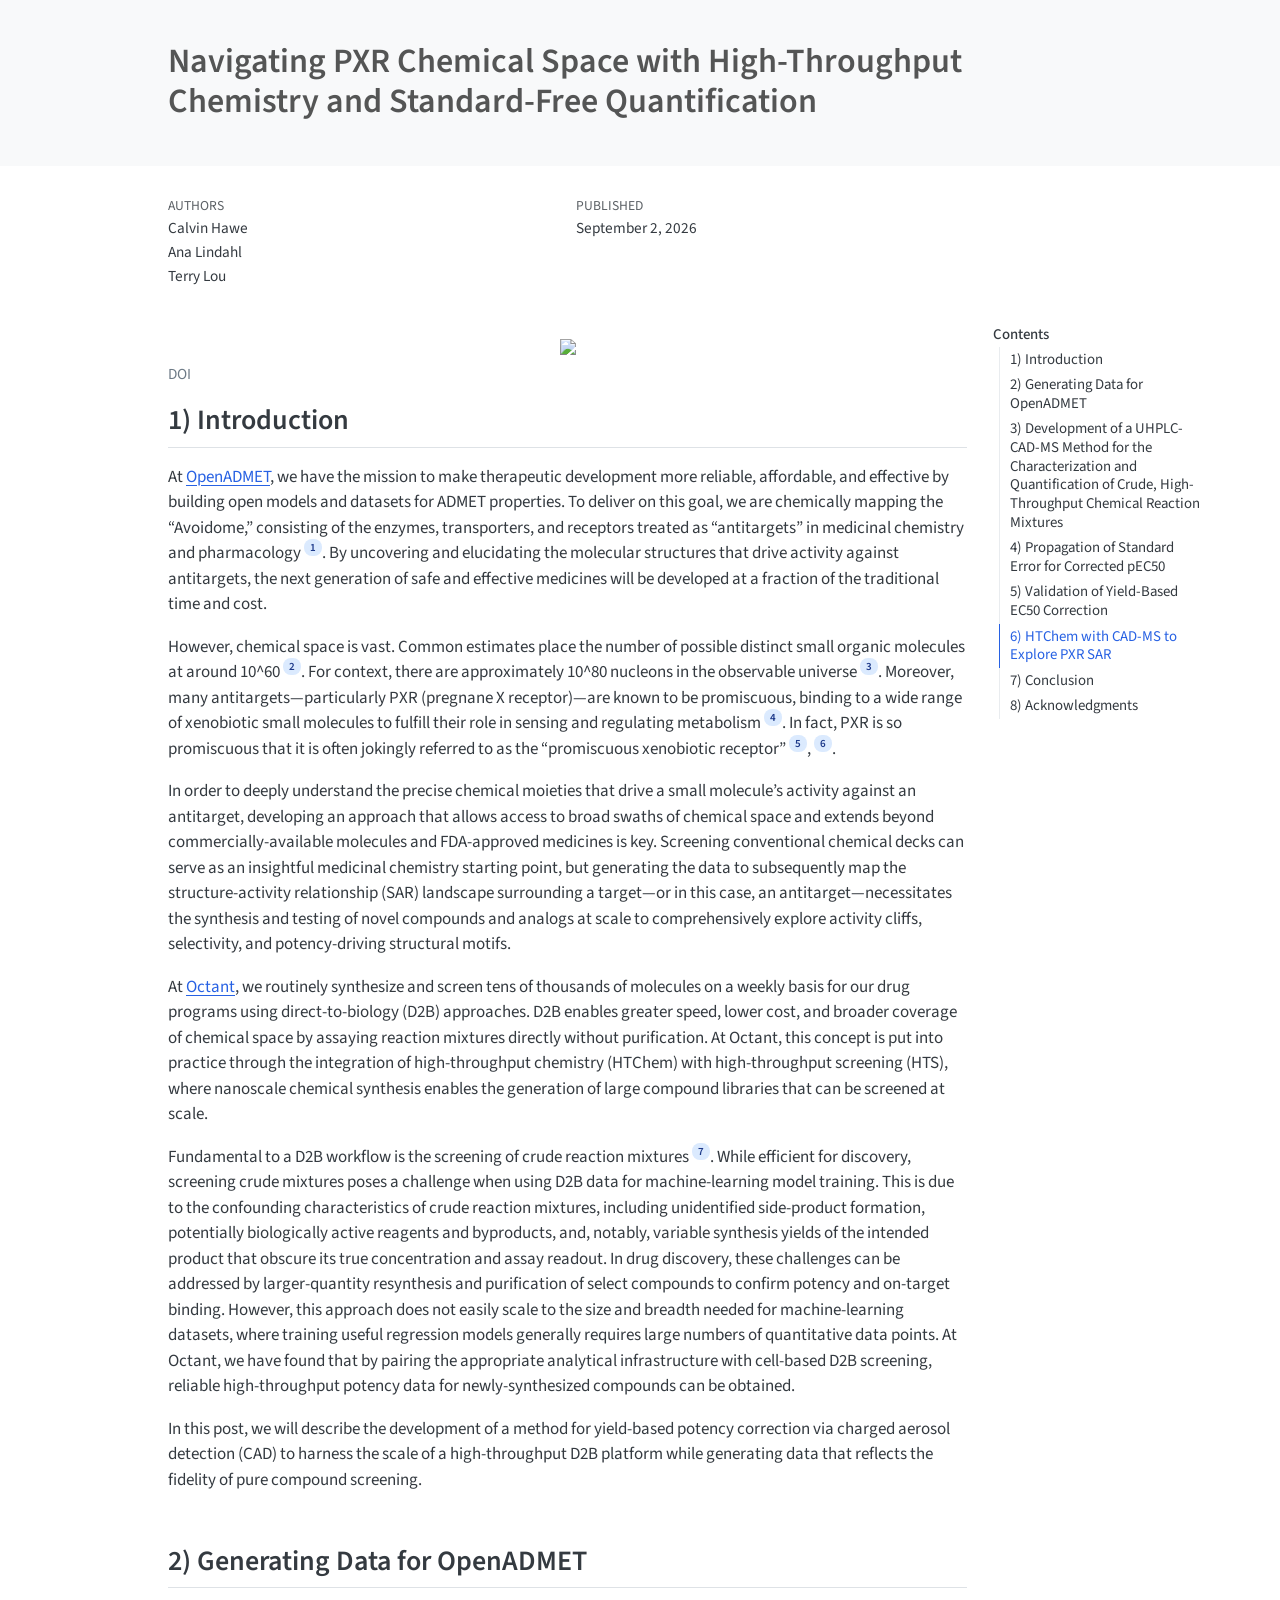
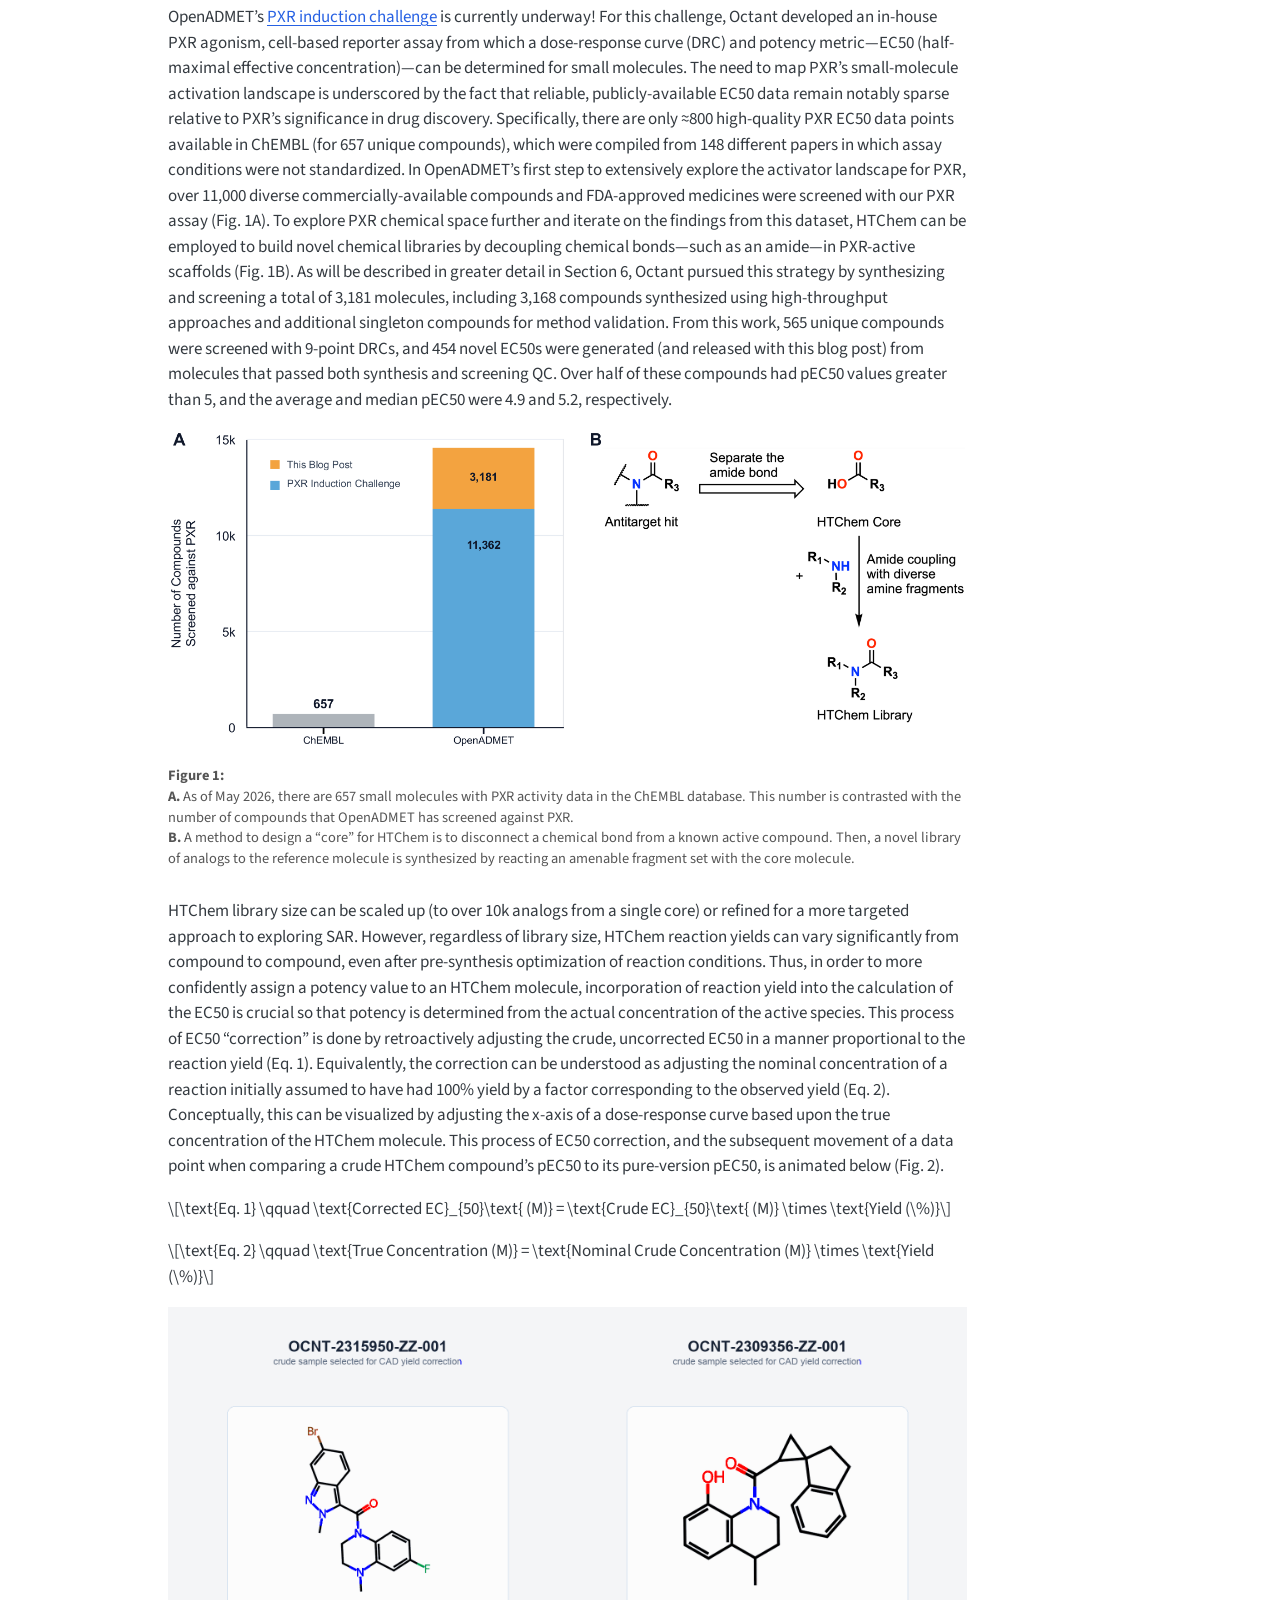
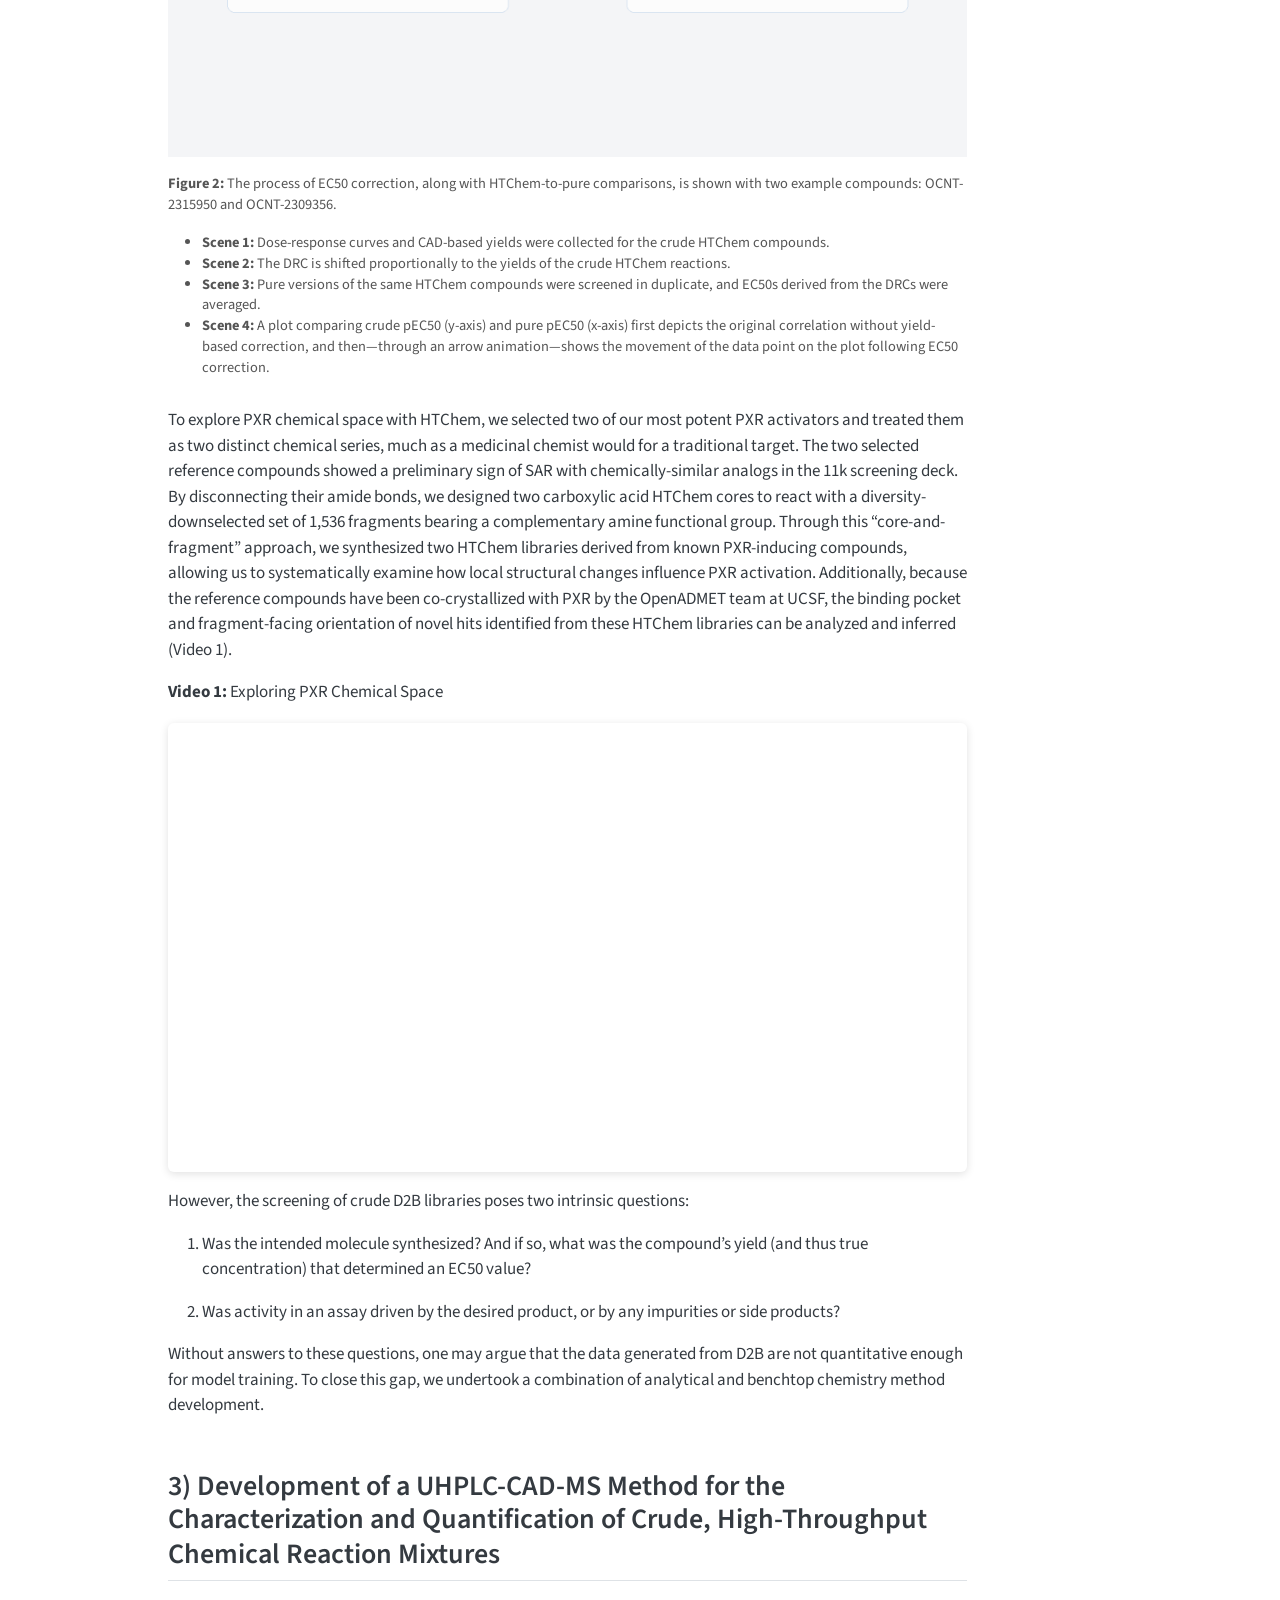
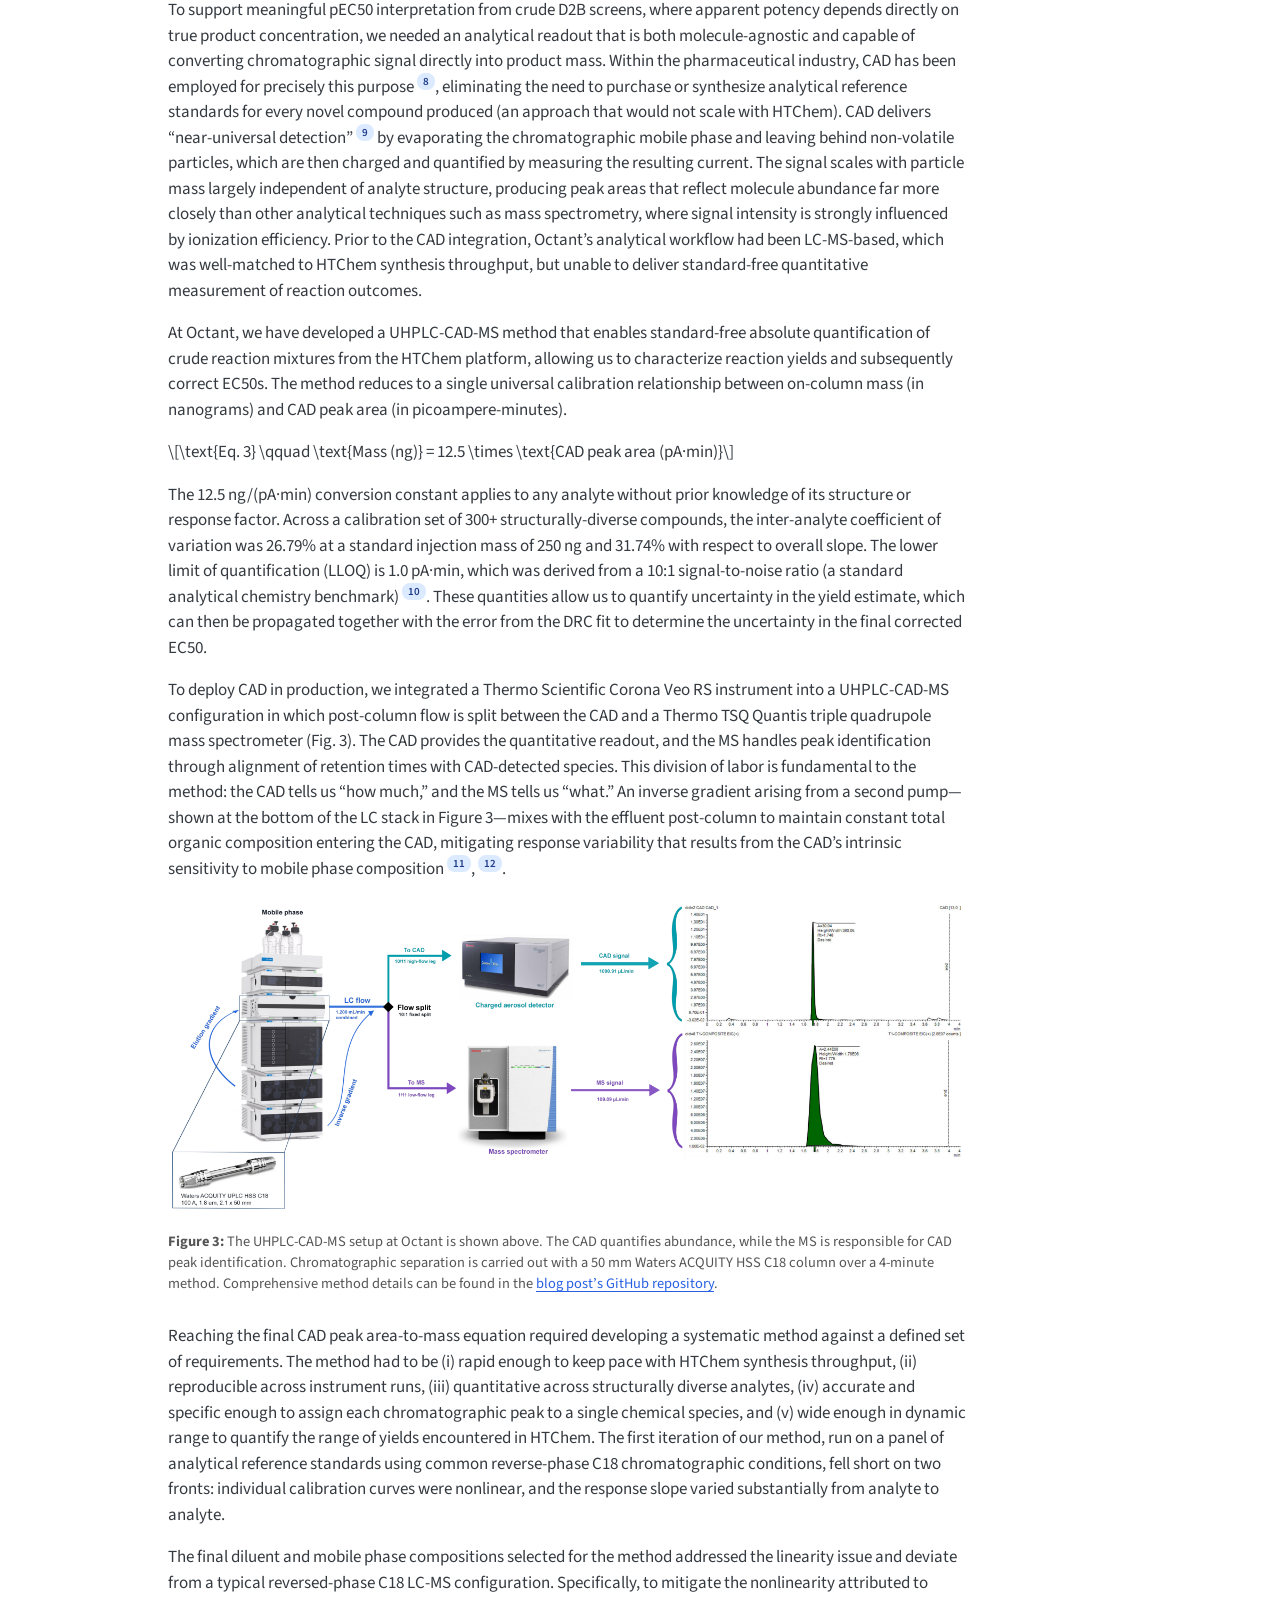
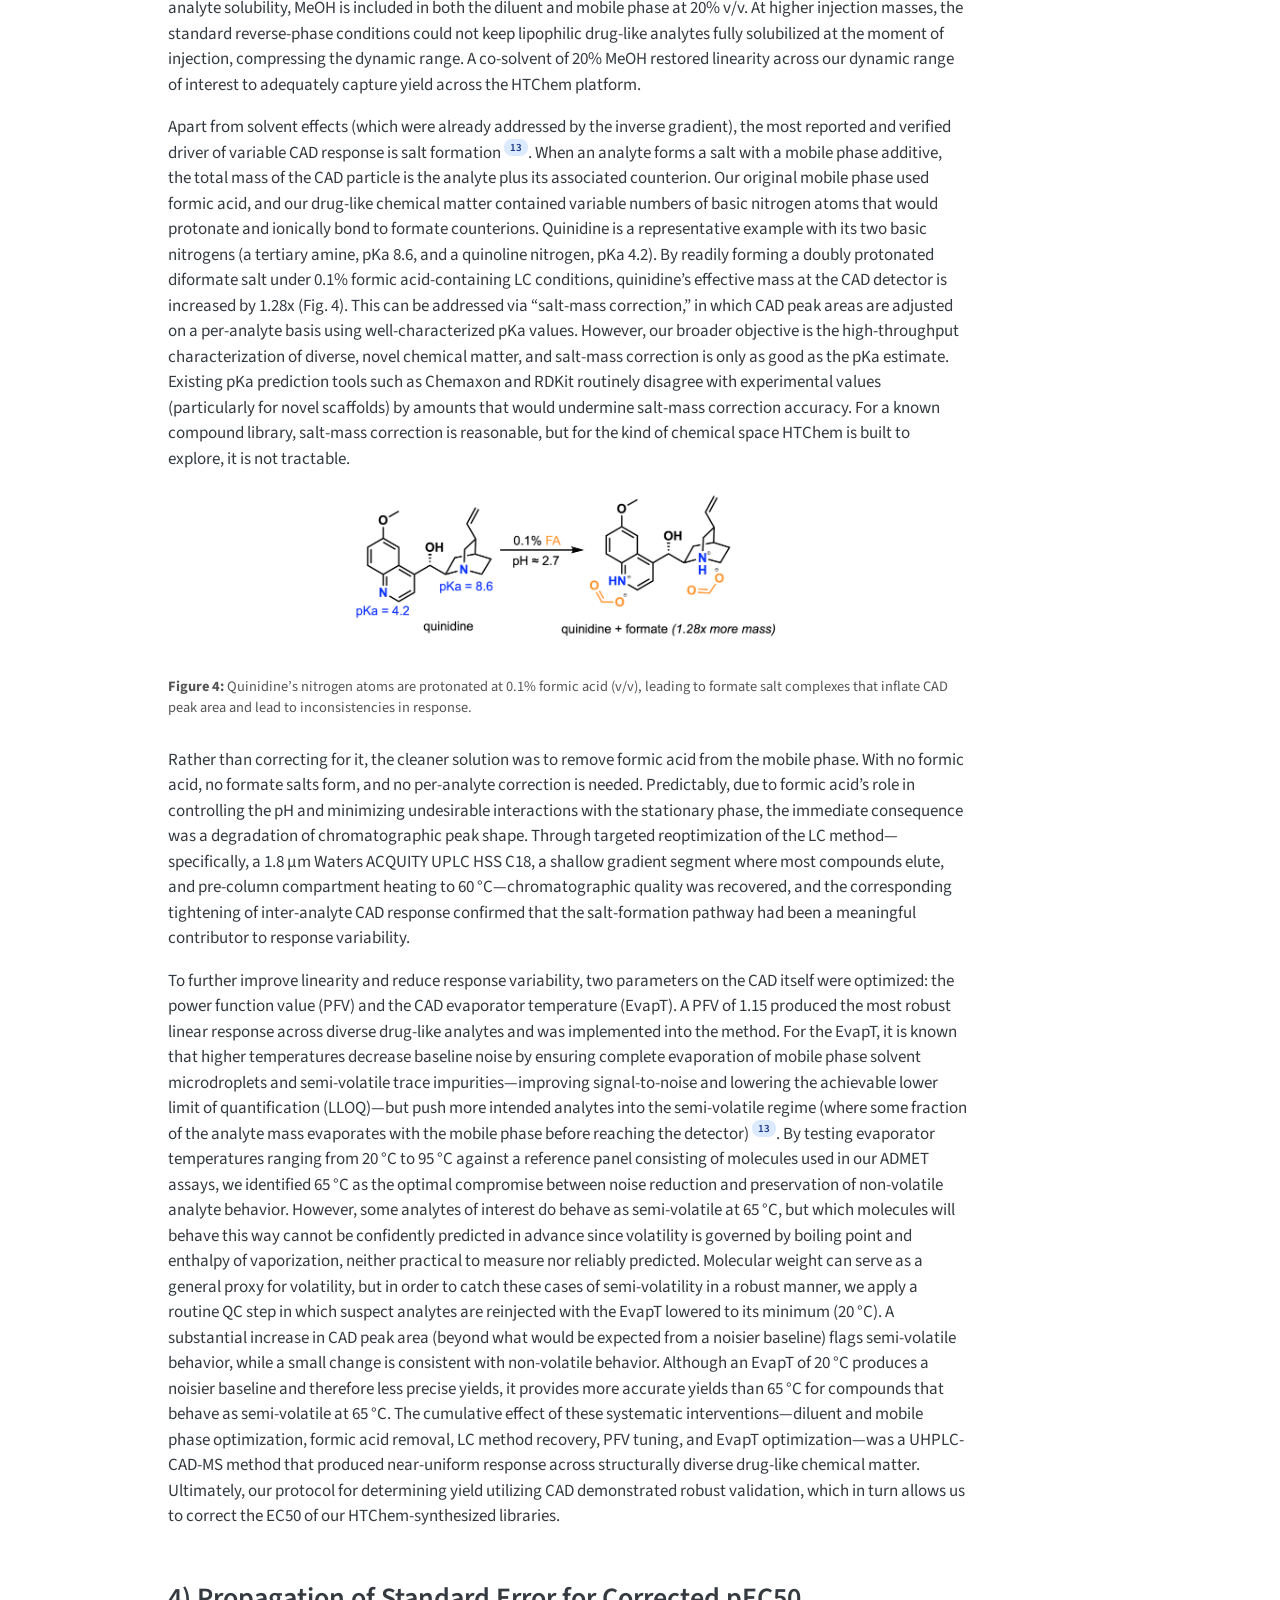
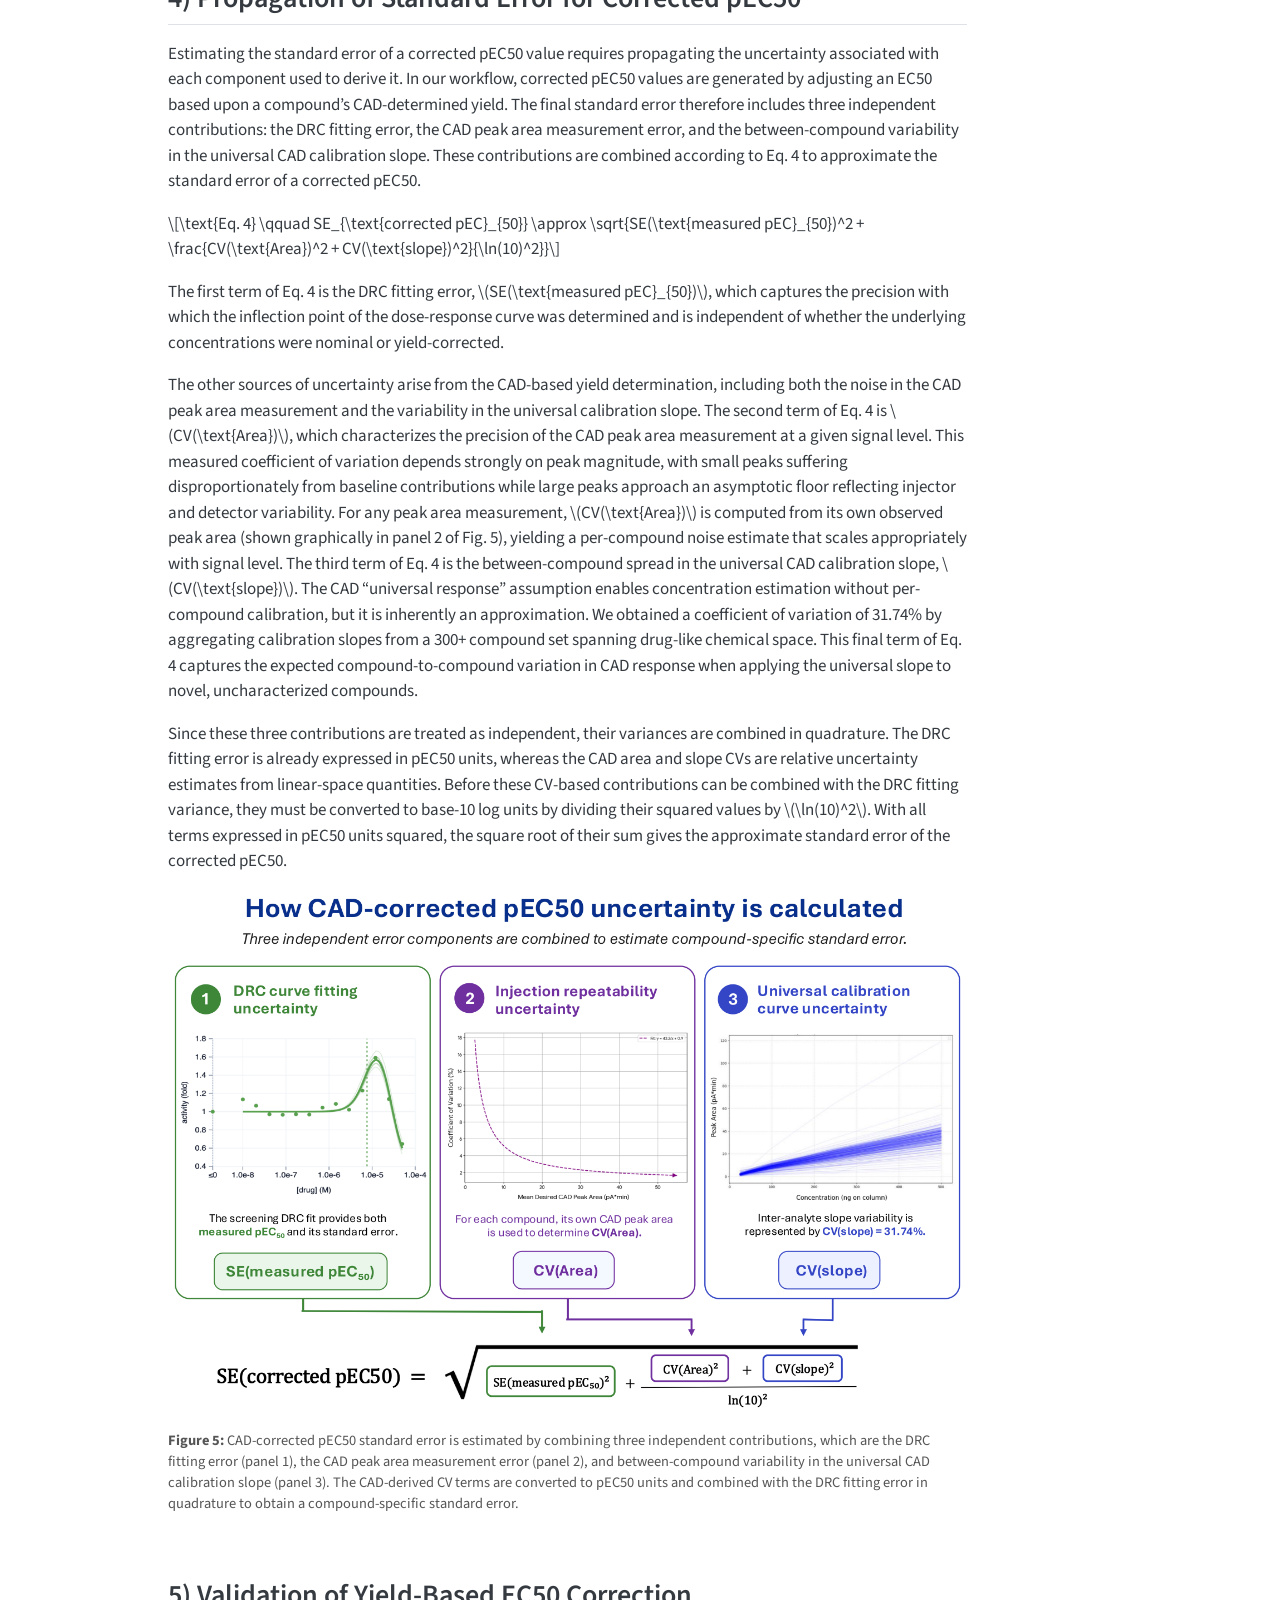
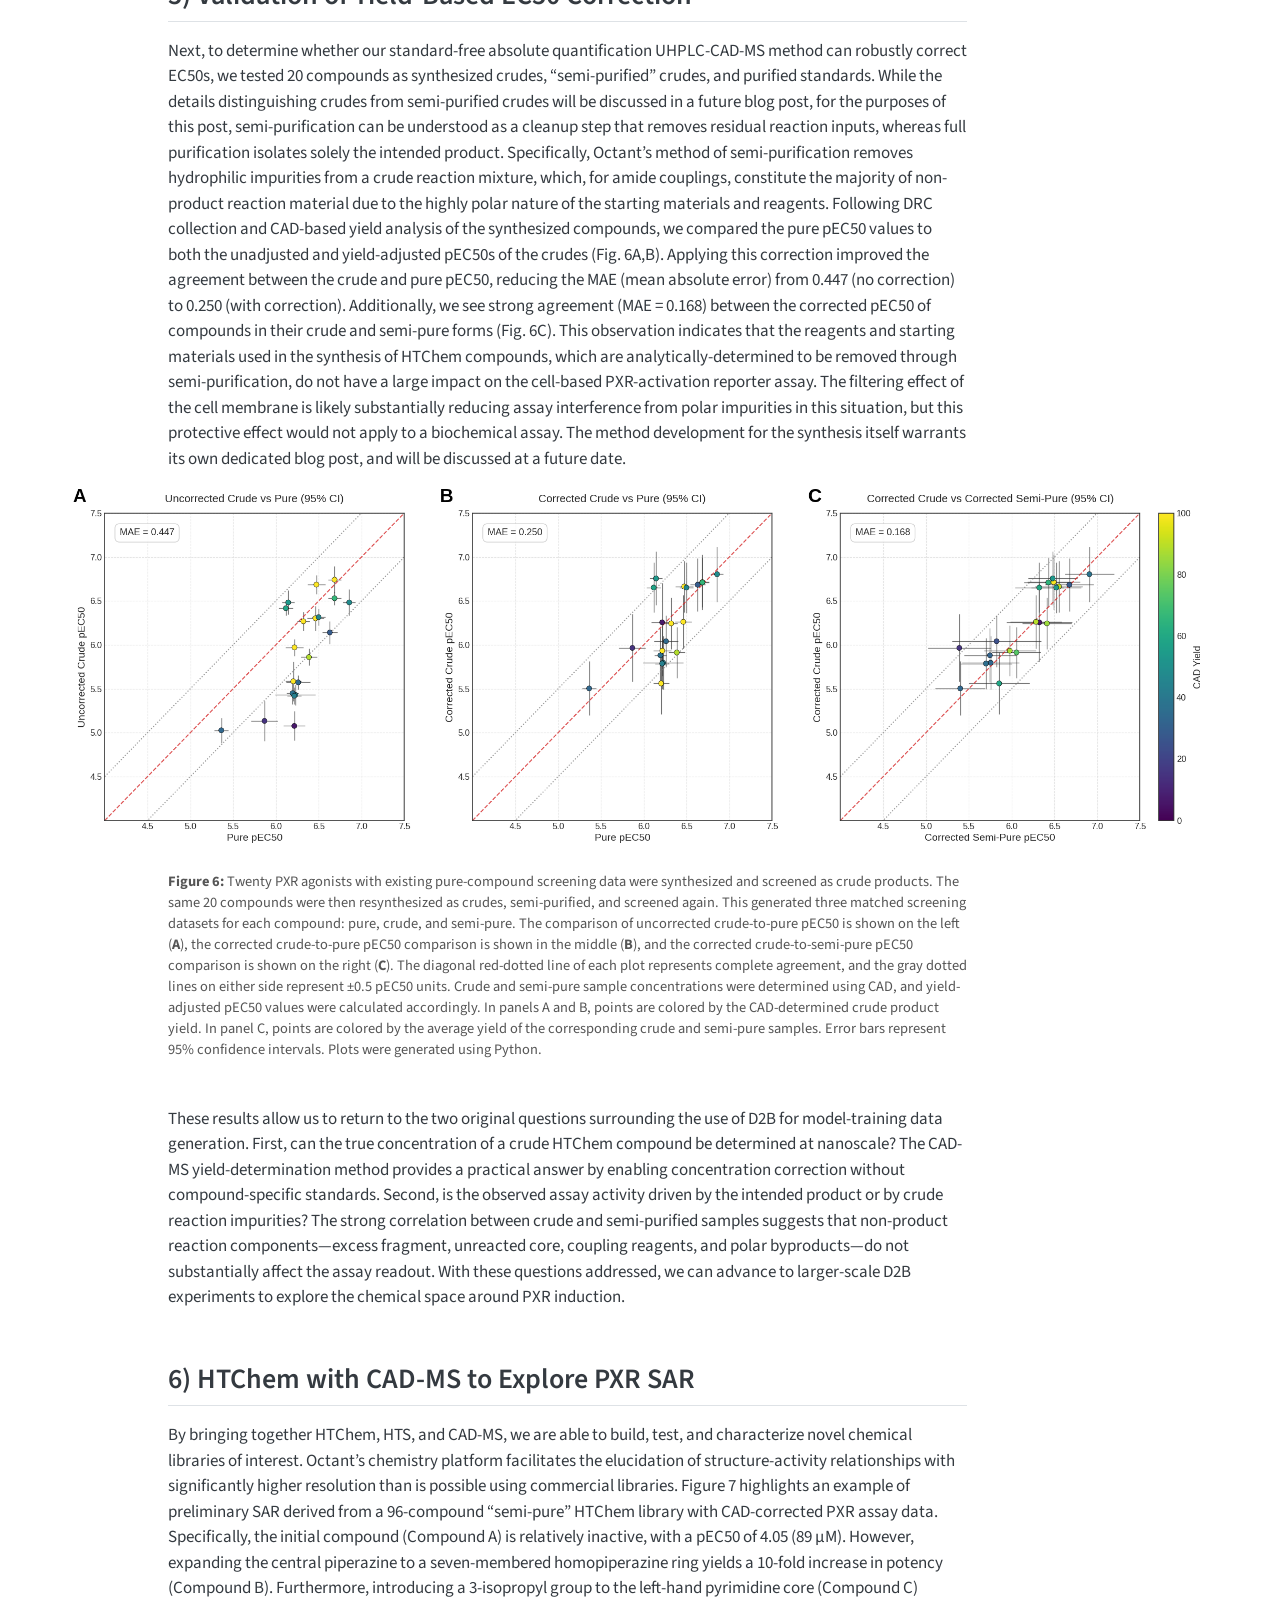
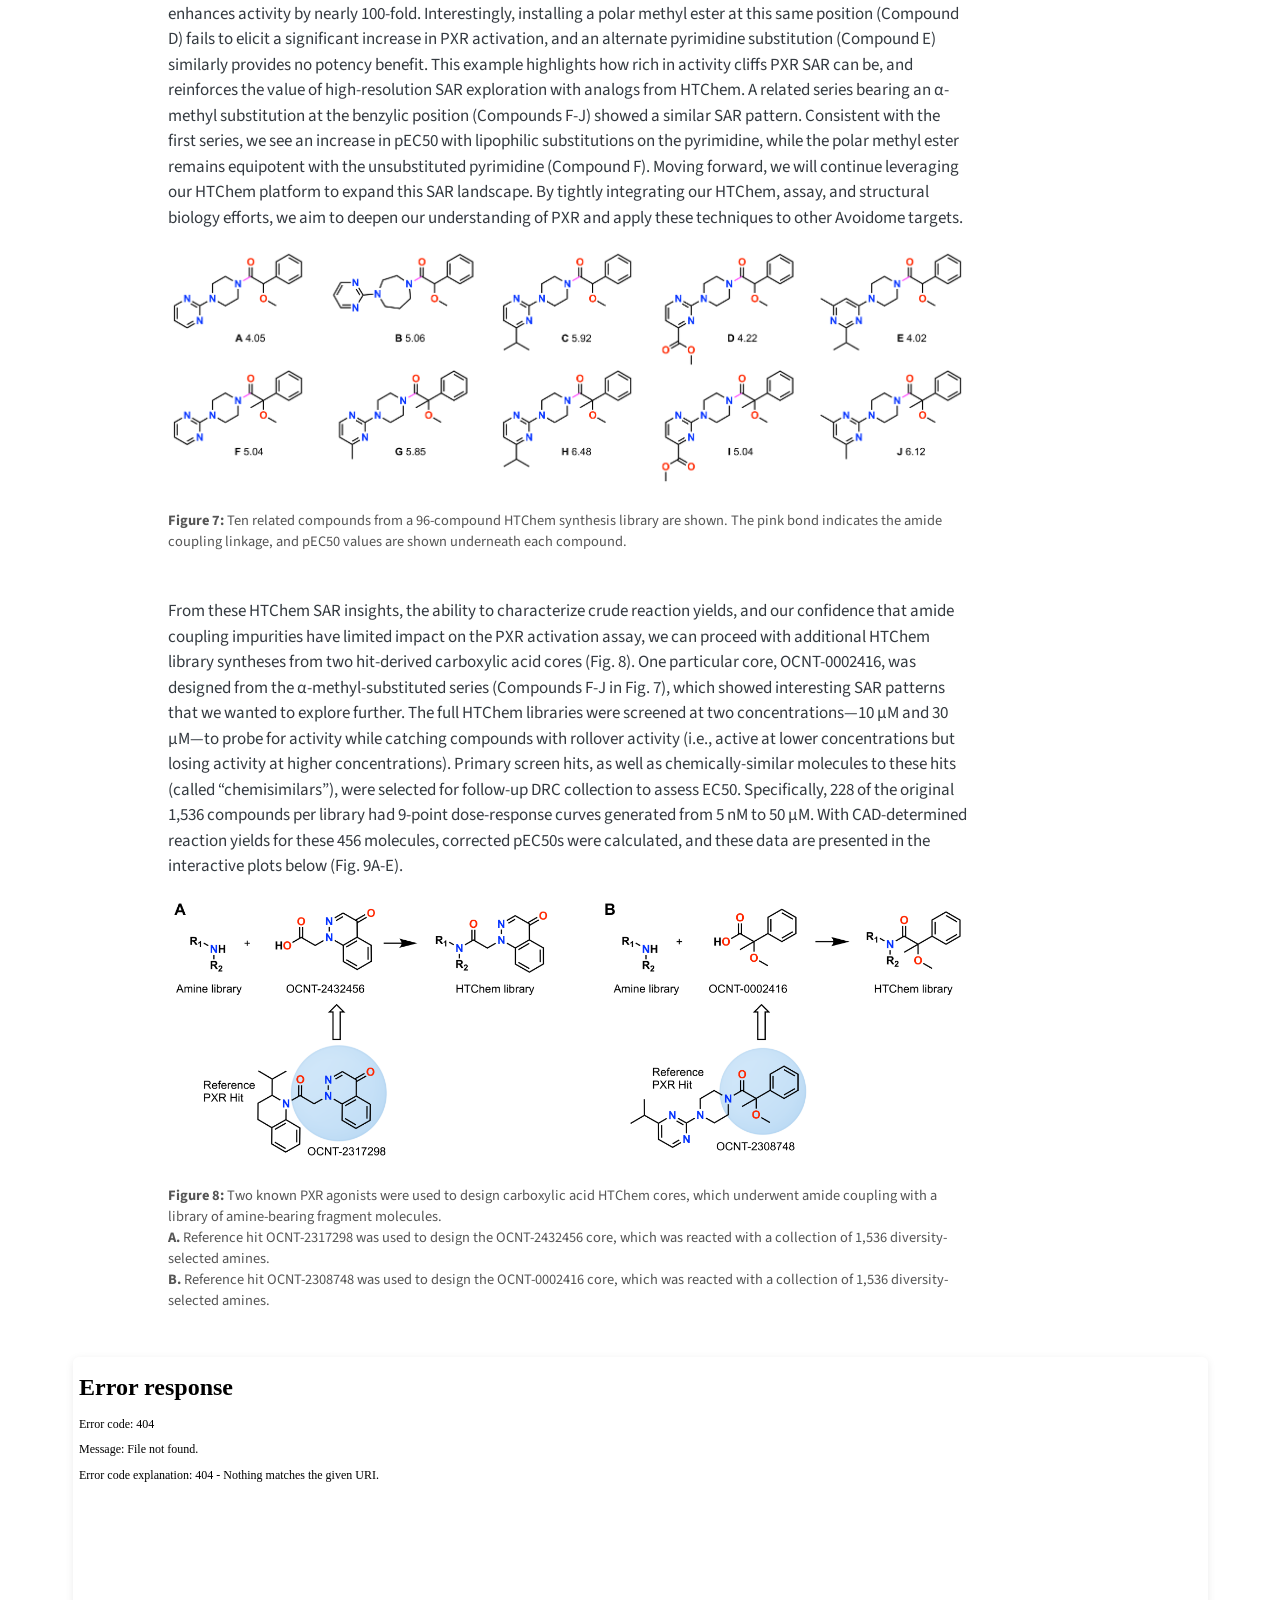
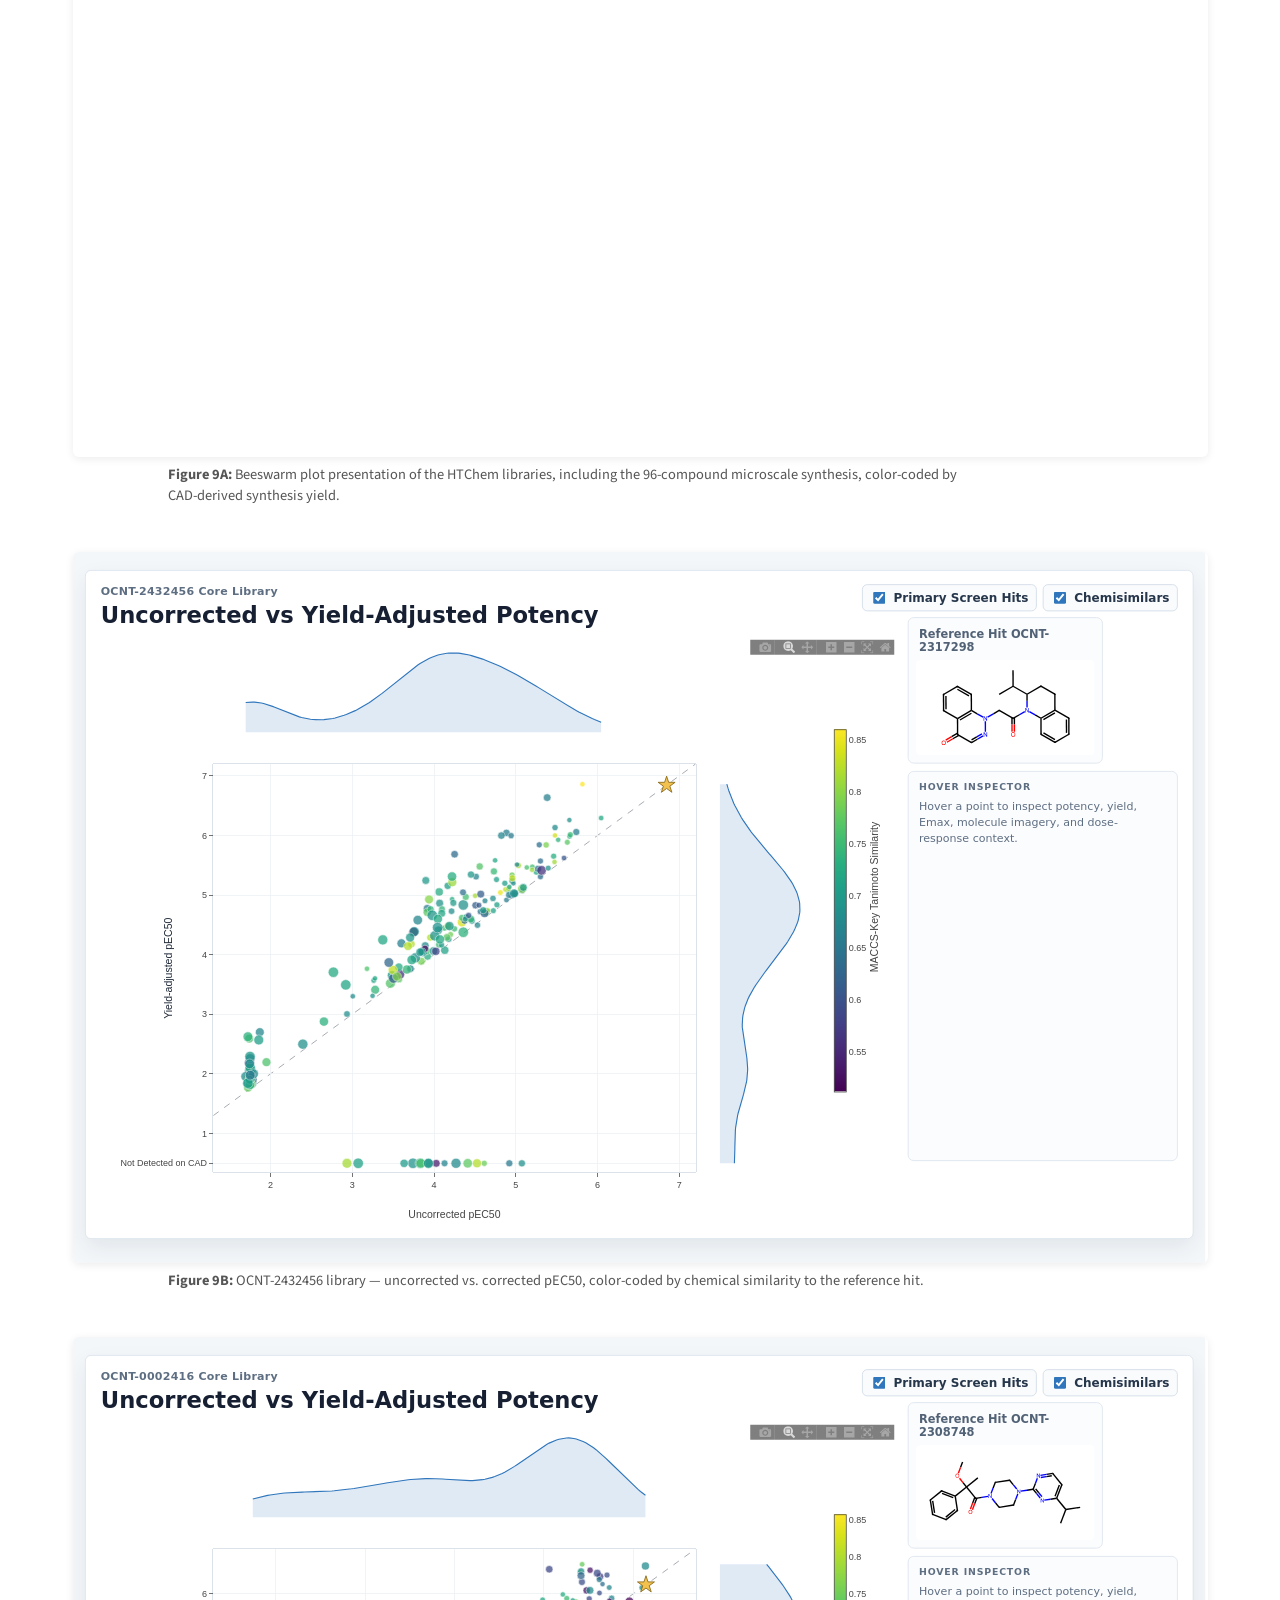
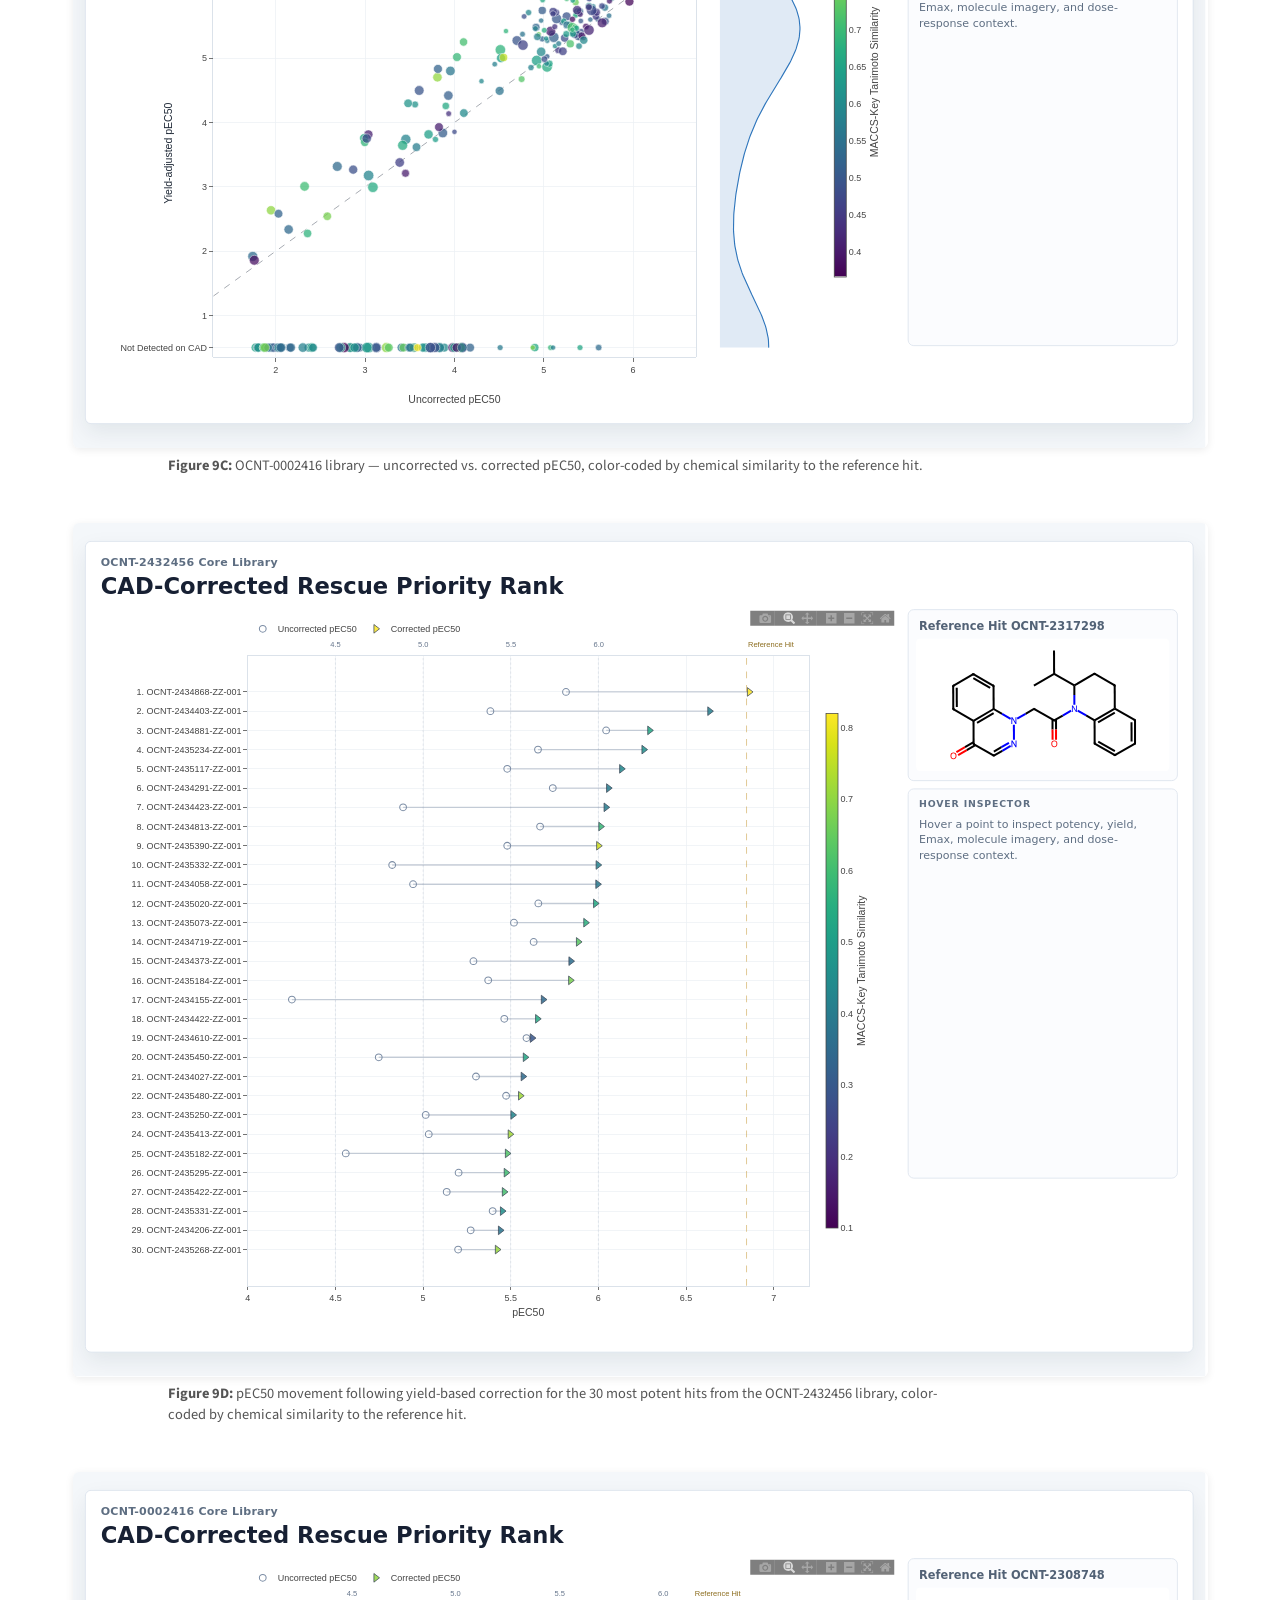
==== commit 4a93484a: "deploy: 147e5c1b1eddea1160dc4f60d816617d857d8819" ====
--- a/index.html
+++ b/index.html
@@ -2,24 +2,27 @@
 <html xmlns="http://www.w3.org/1999/xhtml" lang="en" xml:lang="en"><head>
 
 <meta charset="utf-8">
-<meta name="generator" content="quarto-1.9.38">
+<meta name="generator" content="quarto-1.10.18">
 
 <meta name="viewport" content="width=device-width, initial-scale=1.0, user-scalable=yes">
 
 <meta name="author" content="Calvin Hawe">
 <meta name="author" content="Ana Lindahl">
 <meta name="author" content="Terry Lou">
-<meta name="dcterms.date" content="2026-05-28">
+<meta name="dcterms.date" content="2026-09-02">
 
 <title>Navigating PXR Chemical Space with High-Throughput Chemistry and Standard-Free Quantification – Navigating PXR Chemical Space with HTChem and Standard-Free Quantification</title>
 <style>
 /* Default styles provided by pandoc.
 ** See https://pandoc.org/MANUAL.html#variables-for-html for config info.
 */
-code{white-space: pre-wrap;}
 span.smallcaps{font-variant: small-caps;}
-div.columns{display: flex; gap: min(4vw, 1.5em);}
-div.column{flex: auto; overflow-x: auto;}
+div.columns{display: flex; gap: 1.5em;}
+div.column{flex: auto;}
+@media screen {
+div.columns{gap: min(4vw, 1.5em);}
+div.column{overflow-x: auto;}
+}
 div.hanging-indent{margin-left: 1.5em; text-indent: -1.5em;}
 ul.task-list{list-style: none;}
 ul.task-list li input[type="checkbox"] {
@@ -77,10 +80,10 @@
 <script src="site_libs/quarto-html/tippy.umd.min.js"></script>
 <script src="site_libs/quarto-html/anchor.min.js"></script>
 <link href="site_libs/quarto-html/tippy.css" rel="stylesheet">
-<link href="site_libs/quarto-html/quarto-syntax-highlighting-15634bcf2e68342d4ad2dfa704d543f6.css" rel="stylesheet" id="quarto-text-highlighting-styles">
+<link href="site_libs/quarto-html/quarto-syntax-highlighting-64a204ab8560d761af7679ceaba22944.css" rel="stylesheet" id="quarto-text-highlighting-styles">
 <script src="site_libs/bootstrap/bootstrap.min.js"></script>
 <link href="site_libs/bootstrap/bootstrap-icons.css" rel="stylesheet">
-<link href="site_libs/bootstrap/bootstrap-2958852ac996161049e8693a9693f93e.min.css" rel="stylesheet" append-hash="true" id="quarto-bootstrap" data-mode="light">
+<link href="site_libs/bootstrap/bootstrap-71aa6e01e45f9148ecd0c92b1b73272f.min.css" rel="stylesheet" append-hash="true" id="quarto-bootstrap" data-mode="light">
 <script src="site_libs/quarto-contrib/glightbox/glightbox.min.js"></script>
 <link href="site_libs/quarto-contrib/glightbox/glightbox.min.css" rel="stylesheet">
 <link href="site_libs/quarto-contrib/glightbox/lightbox.css" rel="stylesheet">
@@ -113,7 +116,7 @@
 }</script>
 
   <script src="https://cdnjs.cloudflare.com/polyfill/v3/polyfill.min.js?features=es6"></script>
-  <script defer="" src="https://cdn.jsdelivr.net/npm/mathjax@3/es5/tex-chtml-full.js" type="text/javascript"></script>
+  <script defer="" src="https://cdn.jsdelivr.net/npm/mathjax@4/tex-chtml.js" type="text/javascript"></script>
 
 <script type="text/javascript">
 const typesetMath = (el) => {
@@ -170,7 +173,7 @@
       <div>
       <div class="quarto-title-meta-heading">Published</div>
       <div class="quarto-title-meta-contents">
-        <p class="date">May 28, 2026</p>
+        <p class="date">September 2, 2026</p>
       </div>
     </div>
     
@@ -209,6 +212,12 @@
 
 
 
+<div class="quarto-figure quarto-figure-center">
+<figure class="figure">
+<p><img src="https://img.shields.io/badge/DOI-10.5281%2Fzenodo.21504434-blue.svg" class="img-fluid figure-img"></p>
+<figcaption>DOI</figcaption>
+</figure>
+</div>
 <section id="introduction" class="level2">
 <h2 class="anchored" data-anchor-id="introduction">1) Introduction</h2>
 <p>At <a href="https://openadmet.org/" target="_blank">OpenADMET</a>, we have the mission to make therapeutic development more reliable, affordable, and effective by building open models and datasets for ADMET properties. To deliver on this goal, we are chemically mapping the “Avoidome,” consisting of the enzymes, transporters, and receptors treated as “antitargets” in medicinal chemistry and pharmacology <a href="https://doi.org/10.1016/j.cell.2024.01.003" class="cite-tip" data-tooltip="Fraser, J. S.; Murcko, M. A. (2024). Structure is beauty, but not always truth. Cell." target="_blank">1</a>. By uncovering and elucidating the molecular structures that drive activity against antitargets, the next generation of safe and effective medicines will be developed at a fraction of the traditional time and cost.</p>
@@ -375,10 +384,25 @@
 <i class="callout-icon"></i>
 </div>
 <div class="callout-title-container flex-fill">
-<span class="screen-reader-only">Note</span>Accessing the Data on HuggingFace
+Note
 </div>
 </div>
 <div class="callout-body-container callout-body">
+<div class="callout callout-style-default callout-note callout-titled">
+<div class="callout-header d-flex align-content-center">
+<div class="callout-icon-container">
+<i class="callout-icon"></i>
+</div>
+<div class="callout-title-container flex-fill">
+Note
+</div>
+</div>
+<div class="callout-body-container callout-body">
+<p><strong>2026-09-02 — SMILES correction:</strong> The SMILES for 10 compounds in the 96-compound µScale semi-pure library (OCNT-2469084, -2469095, -2469107, -2469108, -2469109, -2469110, -2469111, -2469112, -2469113, -2469114) were corrected due to regiochemical enumeration errors. All corrected structures are constitutional isomers of the originals (ΔMW = 0), so no activity, yield, or uncertainty value changed. Figure 9A and the HuggingFace dataset have been updated. The SAR discussion and Figure 7 are unaffected — they describe a disjoint set of compounds.</p>
+</div>
+</div>
+<section id="accessing-the-data-on-huggingface" class="level2">
+<h2 class="anchored" data-anchor-id="accessing-the-data-on-huggingface">Accessing the Data on HuggingFace</h2>
 <p>The crude and semi-pure HTChem library data released with this post are also available on HuggingFace at <a href="https://huggingface.co/datasets/openadmet/pxr-challenge-train-test" target="_blank"><code>openadmet/pxr-challenge-train-test</code></a>. They can be loaded with the <a href="https://huggingface.co/docs/datasets" target="_blank"><code>datasets</code></a> library:</p>
 <div class="code-copy-outer-scaffold"><div class="sourceCode" id="cb1"><pre class="sourceCode python code-with-copy"><code class="sourceCode python"><span id="cb1-1"><a href="#cb1-1" aria-hidden="true" tabindex="-1"></a><span class="im">from</span> datasets <span class="im">import</span> load_dataset</span>
 <span id="cb1-2"><a href="#cb1-2" aria-hidden="true" tabindex="-1"></a></span>
@@ -390,6 +414,7 @@
 <span id="cb1-8"><a href="#cb1-8" aria-hidden="true" tabindex="-1"></a>ds_semi_pure <span class="op">=</span> load_dataset(<span class="st">"openadmet/pxr-challenge-train-test"</span>, <span class="st">"semi_pure_htchem"</span>)</span>
 <span id="cb1-9"><a href="#cb1-9" aria-hidden="true" tabindex="-1"></a>train_semi_pure <span class="op">=</span> ds_semi_pure[<span class="st">"train"</span>]</span></code></pre></div><button title="Copy to Clipboard" class="code-copy-button"><i class="bi"></i></button></div>
 <p>For the crude libraries, key columns include <code>SMILES</code>, <code>OCNT_ID</code>, <code>Corrected Crude pEC50 (log)</code>, <code>Corrected Crude pEC50 ±95% CI (log)</code>, <code>Crude Product Yield (%)</code>, and <code>Crude Peak Area (pA*min)</code>. The semi-pure dataset shares the same schema, with yield and pEC50 values reflecting the semi-purified sample format.</p>
+</section>
 </div>
 </div>
 </section>
--- a/site_libs/quarto-html/quarto-syntax-highlighting-64a204ab8560d761af7679ceaba22944.css
+++ b/site_libs/quarto-html/quarto-syntax-highlighting-64a204ab8560d761af7679ceaba22944.css
@@ -0,0 +1,236 @@
+/* quarto syntax highlight colors */
+:root {
+  --quarto-hl-ot-color: #003B4F;
+  --quarto-hl-at-color: #657422;
+  --quarto-hl-ss-color: #20794D;
+  --quarto-hl-an-color: #5E5E5E;
+  --quarto-hl-fu-color: #4758AB;
+  --quarto-hl-st-color: #20794D;
+  --quarto-hl-cf-color: #003B4F;
+  --quarto-hl-op-color: #5E5E5E;
+  --quarto-hl-er-color: #AD0000;
+  --quarto-hl-bn-color: #AD0000;
+  --quarto-hl-al-color: #AD0000;
+  --quarto-hl-va-color: #111111;
+  --quarto-hl-bu-color: inherit;
+  --quarto-hl-ex-color: inherit;
+  --quarto-hl-pp-color: #AD0000;
+  --quarto-hl-in-color: #5E5E5E;
+  --quarto-hl-vs-color: #20794D;
+  --quarto-hl-wa-color: #5E5E5E;
+  --quarto-hl-do-color: #5E5E5E;
+  --quarto-hl-im-color: #00769E;
+  --quarto-hl-ch-color: #20794D;
+  --quarto-hl-dt-color: #AD0000;
+  --quarto-hl-fl-color: #AD0000;
+  --quarto-hl-co-color: #5E5E5E;
+  --quarto-hl-cv-color: #5E5E5E;
+  --quarto-hl-cn-color: #8f5902;
+  --quarto-hl-sc-color: #5E5E5E;
+  --quarto-hl-dv-color: #AD0000;
+  --quarto-hl-kw-color: #003B4F;
+}
+
+/* other quarto variables */
+:root {
+  --quarto-font-monospace: SFMono-Regular, Menlo, Monaco, Consolas, "Liberation Mono", "Courier New", monospace;
+}
+
+/* syntax highlight based on Pandoc's rules */
+pre > code.sourceCode > span {
+  color: #003B4F;
+}
+
+code.sourceCode > span {
+  color: #003B4F;
+}
+
+div.sourceCode,
+div.sourceCode pre.sourceCode {
+  color: #003B4F;
+}
+
+/* Normal */
+code span {
+  color: #003B4F;
+}
+
+/* Alert */
+code span.al {
+  color: #AD0000;
+  font-style: inherit;
+}
+
+/* Annotation */
+code span.an {
+  color: #5E5E5E;
+  font-style: inherit;
+}
+
+/* Attribute */
+code span.at {
+  color: #657422;
+  font-style: inherit;
+}
+
+/* BaseN */
+code span.bn {
+  color: #AD0000;
+  font-style: inherit;
+}
+
+/* BuiltIn */
+code span.bu {
+  font-style: inherit;
+}
+
+/* ControlFlow */
+code span.cf {
+  color: #003B4F;
+  font-weight: bold;
+  font-style: inherit;
+}
+
+/* Char */
+code span.ch {
+  color: #20794D;
+  font-style: inherit;
+}
+
+/* Constant */
+code span.cn {
+  color: #8f5902;
+  font-style: inherit;
+}
+
+/* Comment */
+code span.co {
+  color: #5E5E5E;
+  font-style: inherit;
+}
+
+/* CommentVar */
+code span.cv {
+  color: #5E5E5E;
+  font-style: italic;
+}
+
+/* Documentation */
+code span.do {
+  color: #5E5E5E;
+  font-style: italic;
+}
+
+/* DataType */
+code span.dt {
+  color: #AD0000;
+  font-style: inherit;
+}
+
+/* DecVal */
+code span.dv {
+  color: #AD0000;
+  font-style: inherit;
+}
+
+/* Error */
+code span.er {
+  color: #AD0000;
+  font-style: inherit;
+}
+
+/* Extension */
+code span.ex {
+  font-style: inherit;
+}
+
+/* Float */
+code span.fl {
+  color: #AD0000;
+  font-style: inherit;
+}
+
+/* Function */
+code span.fu {
+  color: #4758AB;
+  font-style: inherit;
+}
+
+/* Import */
+code span.im {
+  color: #00769E;
+  font-style: inherit;
+}
+
+/* Information */
+code span.in {
+  color: #5E5E5E;
+  font-style: inherit;
+}
+
+/* Keyword */
+code span.kw {
+  color: #003B4F;
+  font-weight: bold;
+  font-style: inherit;
+}
+
+/* Operator */
+code span.op {
+  color: #5E5E5E;
+  font-style: inherit;
+}
+
+/* Other */
+code span.ot {
+  color: #003B4F;
+  font-style: inherit;
+}
+
+/* Preprocessor */
+code span.pp {
+  color: #AD0000;
+  font-style: inherit;
+}
+
+/* SpecialChar */
+code span.sc {
+  color: #5E5E5E;
+  font-style: inherit;
+}
+
+/* SpecialString */
+code span.ss {
+  color: #20794D;
+  font-style: inherit;
+}
+
+/* String */
+code span.st {
+  color: #20794D;
+  font-style: inherit;
+}
+
+/* Variable */
+code span.va {
+  color: #111111;
+  font-style: inherit;
+}
+
+/* VerbatimString */
+code span.vs {
+  color: #20794D;
+  font-style: inherit;
+}
+
+/* Warning */
+code span.wa {
+  color: #5E5E5E;
+  font-style: italic;
+}
+
+.prevent-inlining {
+  content: "</";
+}
+
+/*# sourceMappingURL=9d8d5bb603a83b8298b89080a598c93b.css.map */
